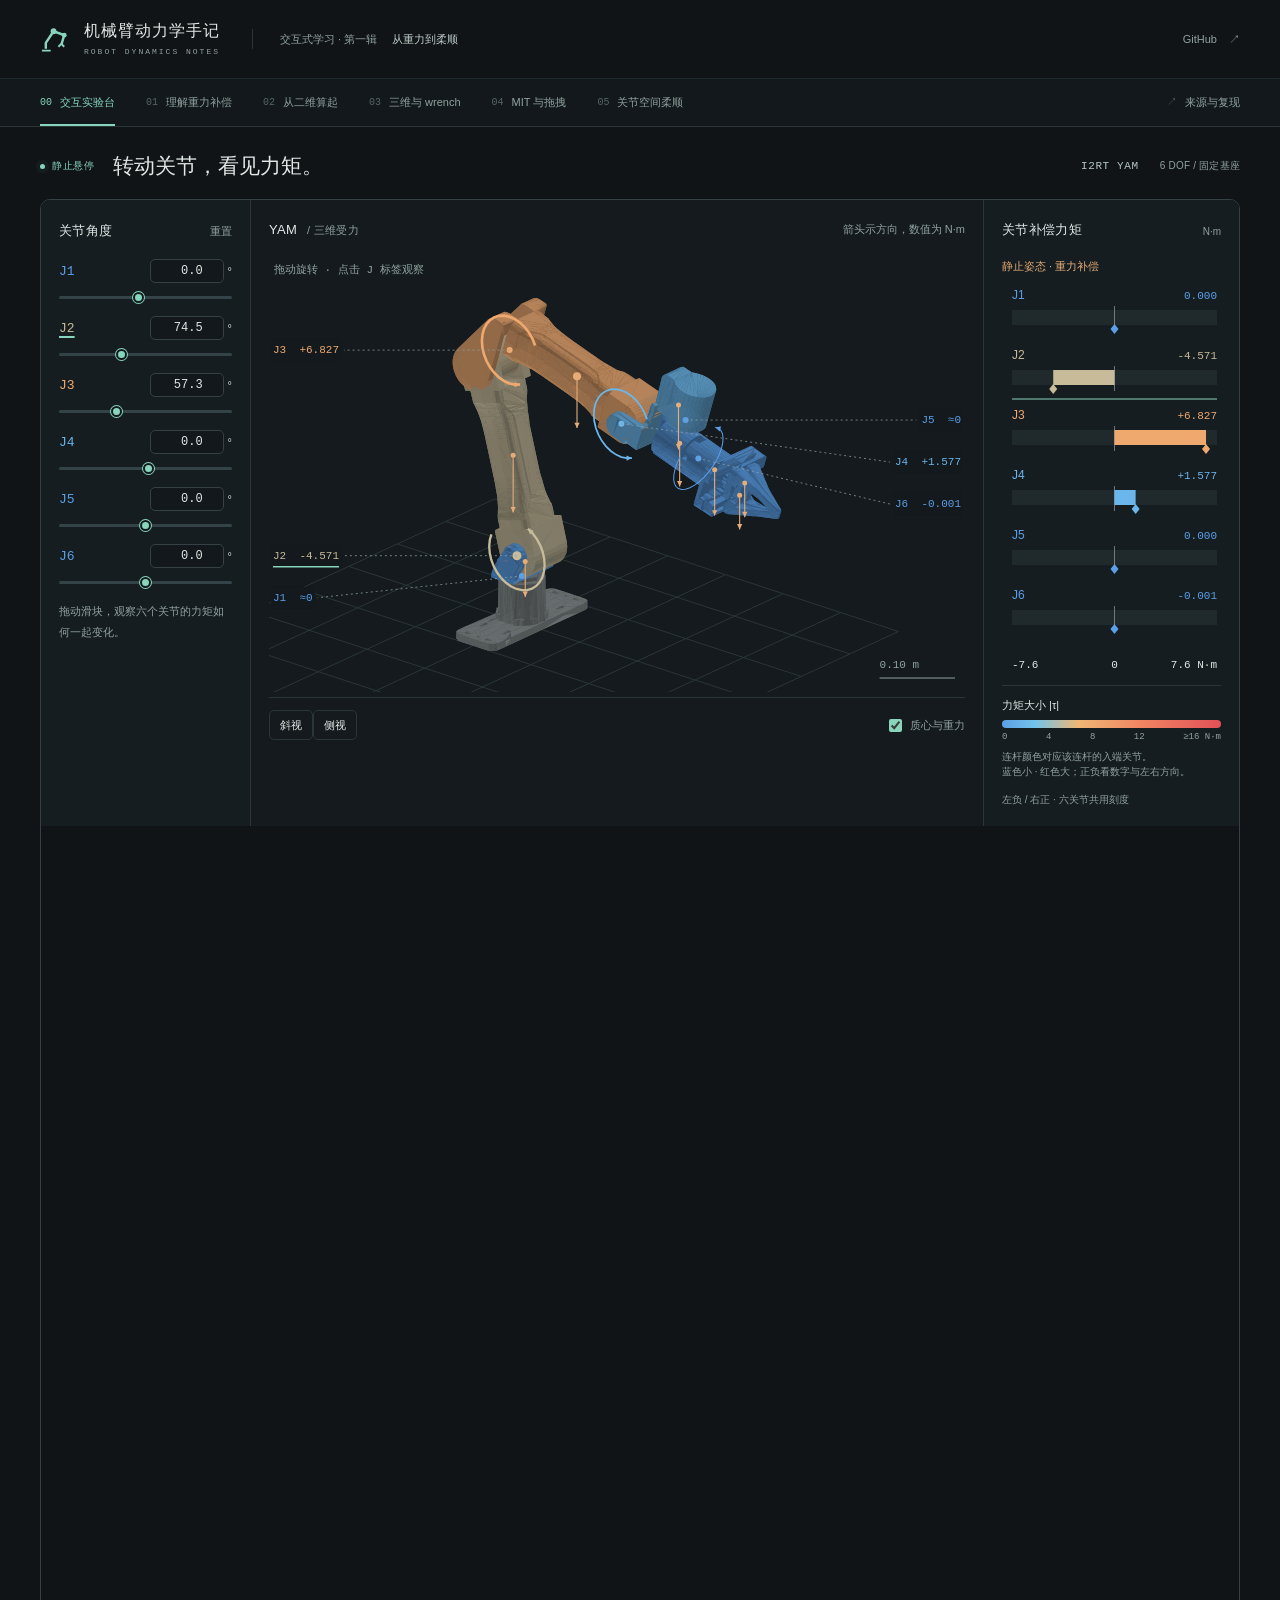
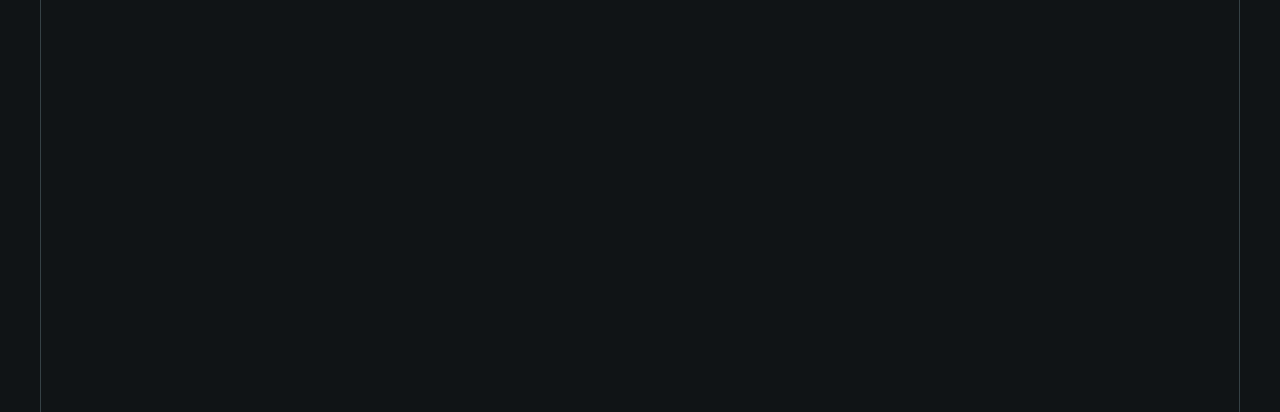
==== docs/index.html @ 93f8d9da "Explain RNEA relationship to gravity and dynamics terms" ====
<!doctype html>
<html lang="zh-CN">
<head><meta charset="utf-8"><meta name="viewport" content="width=device-width,initial-scale=1"><meta name="theme-color" content="#101416"><meta name="description" content="从机械臂动力学出发，用可交互实验理解重力补偿、三维 wrench、MIT 模式、拖拽与关节柔顺。"><title>机械臂动力学手记 · 从重力到柔顺</title><link rel="icon" href="assets/icon.svg" type="image/svg+xml"><link rel="stylesheet" href="assets/site.css"><script defer src="assets/physics.js"></script><script defer src="assets/site.js"></script></head>
<body>
<a class="skip" href="#content">跳到正文</a>
<header class="site-header">
<a href="#start" class="brand"><svg viewBox="0 0 32 32" aria-hidden="true"><path d="M6 26V20L14 8L25 12L22 22" fill="none" stroke="currentColor" stroke-width="2.5" stroke-linejoin="round"/><circle cx="14" cy="8" r="3" fill="currentColor"/><circle cx="25" cy="12" r="2.5" fill="currentColor"/><path d="M2 28H11M19 24L22 21L25 24" fill="none" stroke="currentColor" stroke-width="2"/></svg><span>机械臂动力学手记<small>ROBOT DYNAMICS NOTES</small></span></a>
<div class="header-edition">交互式学习 · 第一辑<span>从重力到柔顺</span></div>
<a class="header-source" href="https://github.com/linshenghou/robot-dynamics-notes" target="_blank" rel="noreferrer">GitHub <span>↗</span></a><button id="menu-toggle" aria-expanded="false" aria-controls="sidebar">学习目录</button>
</header>
<aside class="sidebar" id="sidebar"><nav aria-label="教程章节">
<a class="nav-link" href="#start" aria-current="page"><span class="num">00</span>交互实验台</a>
<a class="nav-link" href="#gravity"><span class="num">01</span>理解重力补偿</a>
<a class="nav-link" href="#planar"><span class="num">02</span>从二维算起</a>
<a class="nav-link" href="#wrench"><span class="num">03</span>三维与 wrench</a>
<a class="nav-link" href="#mit"><span class="num">04</span>MIT 与拖拽</a>
<a class="nav-link" href="#compliance"><span class="num">05</span>关节空间柔顺</a>
<a class="nav-link nav-source" href="#sources"><span class="num">↗</span>来源与复现</a>
</nav></aside>
<main id="content" tabindex="-1">
<section id="live-lab" aria-labelledby="live-title">
<div class="lab-heading"><div><span class="live-badge"><i></i>静止悬停</span><h1 id="live-title">转动关节，看见力矩。</h1></div><div class="lab-meta">I2RT YAM <span>6 DOF / 固定基座</span></div></div>
<div class="workbench-shell"><iframe id="workbench-frame" src="labs/workbench.html?intro=1" title="YAM 机械臂与六关节力矩实验台" style="height:562px"></iframe><div class="workbench-footer"><span><i class="legend-ramp"></i>关节力矩：蓝小红大 <span class="footer-divider">/</span><i class="legend-dot mint"></i>下划线是选中关节</span><span>模型计算 · 无外力 · 不积分运动 <a href="labs/workbench.html" target="_blank" rel="noreferrer">展开计算 ↗</a></span></div></div>
<div class="experiment-prompt"><span class="prompt-index">试一试</span><p>转动一个下游关节，留意<b>所有上游关节</b>的力矩。<span>哪些会变化，哪些仍为零？</span></p><button id="begin-learning" type="button">带着这个问题，往下学 <span>↓</span></button></div>
</section>

<article class="page" id="start" data-title="交互实验台">
<section class="first-explanation" aria-labelledby="first-formula-title"><div><div class="kicker">先观察，再理解 · 01</div><h2 id="first-formula-title">机械臂没动，<br>电机也在出力。</h2><p>你刚才看到的六个数值，就是电机为了托住各个关节下游的重量，需要提供的重力补偿力矩。</p><a class="text-link" href="#gravity">从这个实验理解动力学 →</a></div><div class="equation-preview"><div class="equation-caption">从完整的动力学方程出发</div><div class="equation-line"><span class="dim">M(q)q̈ + C(q,q̇)q̇ + </span><em>g(q)</em> = τ</div><div class="equation-condition">静止 · 速度为零 · 加速度为零 · 无外力</div><div class="equation-answer">τ = <em>g(q)</em><span>先从这一项开始。</span></div></div></section>
<div class="section-rule"><h2>一条连续的学习路径</h2><span>观察 → 预测 → 实验 → 公式 → 实现</span></div><div class="chapter-list">
<a class="chapter-row" href="#gravity"><span class="index">01</span><strong>先让机械臂悬停</strong><p>拖动真实 YAM 模型的六个关节，看每个电机需要托住多少重量。</p><span>↗</span></a>
<a class="chapter-row" href="#planar"><span class="index">02</span><strong>把重力算出来</strong><p>从一根杆到两根杆，用力臂和势能两种方法得到同一个答案。</p><span>↗</span></a>
<a class="chapter-row" href="#wrench"><span class="index">03</span><strong>走进三维与 wrench</strong><p>把一股重力拆成力与力矩，理解参考点、转轴和关节投影。</p><span>↗</span></a>
<a class="chapter-row" href="#mit"><span class="index">04</span><strong>让电机托住它</strong><p>连接模型、重力前馈和 MIT 模式，读懂基础拖拽的控制律。</p><span>↗</span></a>
<a class="chapter-row" href="#compliance"><span class="index">05</span><strong>亲手感受关节柔顺</strong><p>施力、松手、调弹簧和阻尼，观察机械臂随时间发生的运动。</p><span>↗</span></a>
</div><div class="scope"><strong>学完这一辑，你能解释四件事：</strong>为什么会下垂，怎样补偿重力，为什么可以拖动，以及什么决定关节的软硬。需要的起点是基本三角函数；向量叉乘会随实验一起解释。</div><div class="notes-grid"><div class="note"><b>真实模型</b><p>YAM v1 的六个转动关节，使用固定版本 URDF 的质量、质心与几何参数。</p></div><div class="note"><b>原理可复现</b><p>数值计算在浏览器中完成。公式、假设、源码与验证方法一起公开。</p></div><div class="note"><b>逐步展开</b><p>主线建立物理直觉。推导、RNEA 与实现细节放在可展开的阅读层。</p></div></div>
</article>

<article class="page" id="gravity" data-title="先让机械臂悬停" hidden><div class="lesson-divider"><span>01 / 从刚才的观察开始</span></div><h1>这些补偿力矩，是怎么算出来的？</h1><p class="lede">先让所有关节静止。没有外部接触，忽略摩擦与弹性，只留下重力。</p>
<div class="formula big"><span class="ghost">M(q)q̈ + C(q,q̇)q̇ + </span><span class="gravity">g(q)</span> = τ + <span class="ghost">τ<sub>ext</sub></span><small>静止：q̇ = 0，q̈ = 0，无外部接触：τ<sub>ext</sub> = 0 → τ = g(q)</small></div>
<div class="reading"><p>机械臂伸出去时，后面每根连杆的重量都会作用到上游关节。改变角度，质心与关节轴之间的几何关系改变，所需补偿力矩也随之改变。</p><p><strong>试着做：</strong>选择一个下游关节，点击“试转 +30°”，同时比较六个关节的参考力矩、当前力矩和变化量。留意自己的角度没动、补偿却变了的上游关节。</p></div>
<div class="experiment frame-wrap"><div class="experiment-header"><b>实验 01 · YAM 静止悬停</b><a href="labs/gravity.html" target="_blank" rel="noreferrer">独立打开 ↗</a></div><iframe data-src="labs/gravity.html" title="YAM 六关节重力补偿实验" style="height:1150px"></iframe><div class="experiment-footer">这里每次拖动都比较一个新的静止姿态，没有积分运动。青绿色标出输入关节及随动结构，橙色为真实重力。改变输入关节时，会把当前姿态设为新的比较参考；详细计算可在六关节对比下方展开。参数来自模型，不是实机测量。</div></div>
<div class="quiz" data-answer="1" data-explanation="下游关节会移动后续连杆的质心，所以多个上游关节的力矩都可能变化。是否变化、变化多少还取决于各个轴的方向与姿态；竖直轴就是补偿近乎为零的例子。"><div class="quiz-title">先预测，再验证</div><p>保持上游关节的角度不动，只转动下游关节，上游的重力补偿会不会变？</p><div class="quiz-options"><button>不会，只由该关节自己的角度决定</button><button>一般会，因为后续质心移动了</button></div><p class="quiz-feedback" aria-live="polite"></p></div>
<div class="reading"><h2>模型究竟提供了什么？</h2><div class="mini-flow"><span>URDF：质量、局部质心</span><i>→</i><span>正运动学：世界质心</span><i>→</i><span>重力、力臂、关节轴</span><i>→</i><span>各关节的 g(q)</span></div><p>质量、安装方向、负载和重力方向固定后，重力项只随姿态变化。它不需要先计算整个质量矩阵 M(q)。</p><details><summary>展开：本实验的模型与假设</summary><div class="inside">YAM v1，六个转动关节；两指锁定于 URDF 零位置。含夹爪和手指，运动部分质量 4.110856 kg。基座固定，世界 Z 轴向上。不包含额外负载、摩擦、柔性和独立的电机反射转子惯量。显示网格做过简化，惯性与几何计算参数保留原始精度。<a href="#sources">查看模型来源与验证方法</a>。</div></details></div><div class="next"><span>你已经看到了结果。接下来亲手算一次。</span><a href="#planar">02 · 把重力算出来 →</a></div></article>

<article class="page" id="planar" data-title="把重力算出来" hidden><div class="kicker">02 / 从一根杆到两根杆</div><h1>重量没有变，<br>变化的是力臂。</h1><p class="lede">从水平线起算角度，逆时针为正。杆先假设没有质量，把质量集中在末端。</p>
<figure class="figure"><img src="assets/gravity-1r.svg" alt="单连杆：向下的重力，水平力臂 ℓ cos q，质点高度 ℓ sin q"><figcaption>同一几何关系，可以从“力臂”或“高度”两个角度理解。</figcaption></figure><div class="reading"><h2>两种算法，一个答案</h2><p>重力向下，关于关节的水平力臂是 ℓ cos q。物理重力矩为负，电机补偿取相反方向。</p></div><div class="formula">g(q) = mg₀ℓ cos q<small>力臂法：重量 × 带符号力臂，g₀ = 9.81 m/s²</small></div><div class="reading"><p>质点的高度是 ℓ sin q，势能 P = mg₀ℓ sin q。缓慢抬起一个小角度时，电机做功 τ dq = dP，因此：</p></div><div class="formula">g(q) = ∂P / ∂q = mg₀ℓ cos q<small>对角度求导使用弧度。均匀杆的质量分布可等效到中点，此时质心距离为 ℓ/2。</small></div>
<h2>再加一个关节</h2><p class="lede">q₂ 相对第一根杆定义，第二根杆相对水平线的角度是 q₁ + q₂。</p><div class="experiment"><div class="experiment-header"><b>实验 02 · 两连杆的势能与补偿力矩</b><span class="small">点质量模型</span></div><div class="experiment-body"><svg id="planar-scene" viewBox="0 0 600 410" role="img" aria-label="双连杆的两个质量与重力作用线"></svg><div class="controls"><label for="p-q1">第一关节 q₁ <output id="p-q1-out"></output></label><input id="p-q1" type="range" min="-70" max="100" step="1" value="30"><label for="p-q2">第二关节 q₂ <output id="p-q2-out"></output></label><input id="p-q2" type="range" min="-100" max="150" step="1" value="35"><label for="p-m2">末端质量 m₂ <output id="p-m2-out"></output></label><input id="p-m2" type="range" min="0.2" max="3" step="0.1" value="1"><div class="sim-readout" id="planar-values"></div><p class="small">m₁ = 1 kg，ℓ₁ = 0.35 m，ℓ₂ = 0.30 m；两杆无质量。势能零点取基座高度。</p><button class="button" id="planar-vertical">第一杆水平，第二杆竖直</button></div></div></div>
<div class="method-intro"><h2>同一份重力，两条计算路径</h2><p>势能法对每个关节角度求偏导；静止的 Newton–Euler 法从末端往基座合并重量和力矩。书中的 <code>GravityForces</code> 通过调用 RNEA 的 <code>InverseDynamics</code> 计算同一个 g(q)。拖动上面的角度，两边当前姿态的结果会同时更新。</p></div>
<div class="method-grid" aria-label="两连杆重力补偿的两种计算方法">
  <section class="method-card energy-method" aria-labelledby="energy-method-title">
    <div class="method-kicker"><span>01</span> 势能法 · 对角度求偏导</div><h3 id="energy-method-title">高度变了多少？</h3>
    <div class="method-step"><small>先写总势能</small><div class="method-math">P(q₁,q₂) =<br><span class="math-continued">g₀[(m₁+m₂)ℓ₁ sin q₁</span><br><span class="math-continued">+ m₂ℓ₂ sin(q₁+q₂)]</span></div></div>
    <div class="method-step"><small>固定 q₂，对 q₁ 求偏导</small><div class="method-math"><span class="math-accent">g₁ = ∂P/∂q₁</span><br>= (m₁+m₂)g₀ℓ₁ cos q₁<br><span class="math-continued">+ m₂g₀ℓ₂ cos(q₁+q₂)</span></div></div>
    <div class="method-step"><small>固定 q₁，对 q₂ 求偏导</small><div class="method-math"><span class="math-accent">g₂ = ∂P/∂q₂</span><br>= m₂g₀ℓ₂ cos(q₁+q₂)</div></div>
    <div class="method-live"><span>当前姿态 · 势能梯度</span><output id="planar-energy-output" aria-live="polite"></output></div>
  </section>
  <section class="method-card ne-method" aria-labelledby="ne-method-title">
    <div class="method-kicker"><span>02</span> Newton–Euler · 静止受力递推</div><h3 id="ne-method-title">重量如何传回基座？</h3>
    <div class="method-direction" aria-label="从末端关节二递推到基座关节一"><span>J2 · 末端</span><b>→ 载荷向上游传递 →</b><span>J1 · 基座</span></div>
    <div class="method-step"><small>先合并竖直向下的载荷大小</small><div class="method-math">F₂ = m₂g₀<br>F₁ = m₁g₀ + F₂</div></div>
    <div class="method-step"><small>再对每个关节取力矩，电机抵消重力</small><div class="method-math"><span class="math-accent">g₂ = F₂ℓ₂ cos(q₁+q₂)</span><br><span class="math-accent">g₁ = F₁ℓ₁ cos q₁ + g₂</span></div></div>
    <p class="method-note">这里的 F₁、F₂ 是向下的重量大小；余弦给出带符号的水平力臂。完整 RNEA 还会向外递推速度与加速度，再向内回传三维 wrench。<a href="https://modernrobotics.northwestern.edu/nu-gm-book-resource/8-3-newton-euler-inverse-dynamics/" target="_blank" rel="noreferrer">Modern Robotics §8.3 ↗</a></p>
    <div class="method-live"><span>当前姿态 · 静止受力递推</span><output id="planar-ne-output" aria-live="polite"></output></div>
  </section>
</div>
<div class="method-conclusion">两种方法得到同一个 <strong>g(q)</strong>：它是电机需要施加的补偿力矩，方向与物理重力矩相反。</div>
<div class="reading"><p>只改变 q₁，两个质量的高度都会变；只改变 q₂，m₁ 的位置不变。因此 ∂P/∂q₂ 里没有 m₁；受力递推里，J2 也只承受 m₂ 的重量。</p>
<details><summary>展开：从点质量到真实连杆，为什么书中用 RNEA？</summary><div class="inside">
<p><strong>势能公式说明答案是什么：</strong>若世界 Z 向上，真实连杆的质心高度给出总势能；其梯度就是静止悬停所需的关节力矩。</p>
<div class="formula">P(q) = ∑<sub>k</sub> m<sub>k</sub>g₀z<sub>c,k</sub>(q)<br>g<sub>j</sub>(q) = ∂P(q) / ∂q<sub>j</sub></div>
<p><strong>RNEA 是书中的通用计算过程：</strong>前向求每根连杆的位姿、速度和加速度；后向把各连杆所需的力与力矩汇总到关节，再投影到关节轴。求重力项时设 q̇ = q̈ = 0、末端外部 wrench = 0，并通过虚拟基座加速度 −g<sub>world</sub> 注入重力。</p>
<div class="mini-flow"><span>URDF 质量、质心与当前 q</span><i>→</i><span>前向：连杆状态</span><i>→</i><span>后向：汇总 wrench</span><i>→</i><span>投影：g(q)</span></div>
<div class="formula">g(q) = ID(q, 0, 0, g<sub>world</sub>, 0)<small>ID 表示 Modern Robotics 的 InverseDynamics；这里省略固定的模型参数。世界重力向下，例：g<sub>world</sub> = (0, 0, −9.81) m/s²。</small></div>
<p>同一个 RNEA 入口还可分离出其他动力学量。下面每次调用都保留当前 q、令末端 wrench 为零。每一列质量矩阵用一次单位关节加速度调用求得；速度项则保留 q̇，同时把重力和 q̈ 置零。</p>
<div class="table-scroll"><table class="comparison"><thead><tr><th>想求的量</th><th>给 ID 的输入</th><th>得到的结果</th></tr></thead><tbody><tr><td>重力 g(q)</td><td>q̇ = 0，q̈ = 0，保留 g<sub>world</sub></td><td>ID 的关节力矩输出</td></tr><tr><td>质量矩阵第 j 列</td><td>q̇ = 0，q̈ = e<sub>j</sub>，重力 = 0</td><td>M(q)e<sub>j</sub></td></tr><tr><td>速度项 c(q,q̇)</td><td>保留 q̇，q̈ = 0，重力 = 0</td><td>科氏／离心力矩向量</td></tr></tbody></table></div>
<p>本站 YAM 实验的数值实现把每根连杆的重力作用直接投影并累加到上游关节，<strong>没有实现书中完整的前向／后向 RNEA</strong>；势能的数值梯度只用来独立校验结果。三条路径在这个静止、无接触的模型中得到同一个 g(q)。URDF 的 <code>inertial/mass</code> 和 <code>inertial/origin</code> 提供各连杆质量与局部质心。<a href="https://github.com/NxRLab/ModernRobotics/blob/master/packages/Python/modern_robotics/core.py" target="_blank" rel="noreferrer">核对书中算法代码 ↗</a></p>
</div></details></div>
<div class="quiz" data-answer="0" data-explanation="m₂ 在关节 2 正上方，对关节 2 没有力臂；它仍然在关节 1 右侧，关节 1 依然需要承担它的重量。"><div class="quiz-title">检验你的直觉</div><p>第一杆水平，第二杆竖直向上时，哪个结论成立？</p><div class="quiz-options"><button>g₂ = 0，但 g₁ 不为零</button><button>两个关节的补偿都为零</button></div><p class="quiz-feedback" aria-live="polite"></p></div><div class="next"><span>平面里只有一个转轴方向，三维里怎么表示？</span><a href="#wrench">03 · 走进三维与 wrench →</a></div></article>

<article class="page" id="wrench" data-title="走进三维与 wrench" hidden><div class="kicker">03 / 力、力矩与参考点</div><h1>从一股重力，<br>看懂六维 Wrench。</h1><p class="lede">三个分量描述沿哪根轴推，另外三个描述绕哪根轴拧。纯竖直重力会让部分分量为零；再试斜向外力，观察六格怎样一起变化。</p><div class="notes-grid"><div class="note"><b>力 f · N</b><p>一支力箭头在 x、y、z 三根轴上的分量。</p></div><div class="note"><b>力矩 n · N·m</b><p>关于指定参考点的转动作用。方向按右手定则表示转轴。</p></div><div class="note"><b>Wrench · [n; f]</b><p>Modern Robotics 采用力矩在前、力在后的六维排列。</p></div></div>
<div class="experiment frame-wrap"><div class="experiment-header"><b>实验 03 · 从重力到六维空间力</b><a href="labs/wrench.html" target="_blank" rel="noreferrer">独立打开 ↗</a></div><iframe data-src="labs/wrench.html" title="三维重力 wrench 与参考点实验" style="height:1250px"></iframe></div>
<div class="reading"><h2>先算转动作用，再提取关节分量</h2><p>O 在关节轴上，r 是从 O 指向质心 C 的向量。所有向量必须用同一组坐标轴表达。</p></div><div class="formula">n<sub>O</sub> = r<sub>OC</sub> × f<br>g<sub>j</sub> = −a<sub>j</sub><sup>T</sup> n<sub>O</sub><small>a 是关节正轴的单位向量。这里 n 是真实重力矩，所以电机补偿有负号。</small></div><div class="reading"><p>移动参考点，力矩会改变。以质心 C 为参考点时，重力矩为零；移到关节 O 后，需要加上 r<sub>OC</sub> × f。旋转坐标轴则会改变分量的表达，物理载荷保持相同。</p><p>蓝色力矩箭头表示转轴方向，不是另一股推力；实际运动还取决于惯性与关节约束。</p><details><summary>展开：RNEA 如何把各根连杆连起来？</summary><div class="inside"><p>前向递推从基座到末端，计算各连杆状态；后向递推从末端到基座，累计本节与后续结构所需的力和力矩。</p><div class="mini-flow"><span>末端所需 wrench</span><i>→</i><span>换坐标、换参考点</span><i>→</i><span>加上本节贡献</span><i>→</i><span>投影到关节轴</span></div><p>对固定基座、无接触的刚体模型，逆动力学输入 q、零速度、零加速度即可提取 g(q)。书里的实现用虚拟基座加速度 −g<sub>world</sub> 计入重力；真实基座仍然静止。这时不再重复添加重力。</p><pre>gravity_torque = inverse_dynamics(
    q=current_angles,
    qdot=zeros,
    qddot=zeros,
    gravity=[0, 0, -9.81],
    external_wrenches=zeros,
)</pre><p>这是概念伪代码。Modern Robotics 中的 <code>GravityForces</code> 采用同样的提取思路。求重力时不必先构造关节空间质量矩阵 M(q)。</p></div></details></div><div class="quiz" data-answer="1" data-explanation="只改变高度时，竖直重力的作用线不变。r × f = (−mg₀y, mg₀x, 0)，不包含 z。"><div class="quiz-title">保持 x、y 不变</div><p>只升高重物，关于 O 的重力力矩会怎样？</p><div class="quiz-options"><button>越高越大</button><button>保持不变</button></div><p class="quiz-feedback" aria-live="polite"></p></div><div class="next"><span>现在知道要输出多少力矩，下一步把它交给电机。</span><a href="#mit">04 · 让电机托住它 →</a></div></article>

<article class="page" id="mit" data-title="让电机托住它" hidden><div class="kicker">04 / 从模型到控制</div><h1>模型负责算，<br>电机负责出力。</h1><p class="lede">MIT 模式常见的接口是位置、速度、两个增益和前馈力矩。具体单位、量程与正方向需遵循对应驱动器定义。</p><div class="formula big">τ = <span class="gravity">K<sub>p</sub>(q<sub>d</sub> − q)</span> + K<sub>d</sub>(q̇<sub>d</sub> − q̇) + <span class="force">τ<sub>ff</sub></span><small>这里用关节侧一致单位理解。MIT 模式不会自行读取 URDF 并计算整条机械臂的重力。</small></div><div class="reading"><p>上位机读取当前实际 q，计算 ĝ(q)，把结果作为前馈力矩发送。电机端同时执行位置、速度误差反馈。下面忽略摩擦补偿，先看最基础的形式。</p><div class="mini-flow"><span>编码器：q、q̇</span><i>→</i><span>上位机：ĝ(q)</span><i>→</i><span>MIT：PD + 前馈</span><i>→</i><span>机械臂运动</span></div></div>
<div class="table-scroll"><table class="comparison"><thead><tr><th>模式</th><th>Kp / Kd</th><th>目标</th><th>行为</th></tr></thead><tbody><tr><td>拖拽</td><td>Kp = 0，Kd 适量</td><td>q̇d = 0</td><td>托住重量，允许人手推动，提供阻尼</td></tr><tr><td>保持姿态</td><td>Kp &gt; 0，Kd &gt; 0</td><td>固定 qd，q̇d = 0</td><td>受力偏离后，产生拉回目标的力矩</td></tr><tr><td>轨迹跟踪</td><td>Kp &gt; 0，Kd &gt; 0</td><td>随时间更新 qd、q̇d</td><td>跟随规划轨迹</td></tr></tbody></table></div>
<div class="reading"><h2>拖拽模式的力矩从哪里来？</h2><div class="formula">τ<sub>motor</sub> = ĝ(q) − Dq̇</div><p>假设补偿准确，忽略摩擦，代入真实动力学后：</p><div class="formula">M(q)q̈ + C(q,q̇)q̇ + Dq̇ = τ<sub>hand</sub></div><p>电机托住重量，惯性和速度相关作用仍然存在。人手通过机械结构直接施力，基础拖拽不要求先测到手的外力。另一条实现路径是测量或估计外力，再由导纳模型生成运动指令。</p><div class="scope"><strong>低速 ≠ 低加速度。</strong>慢速、平滑运动时可以先不显式补偿惯性与科氏／离心项；突然启动或停止仍会产生惯性力矩。相同平滑轨迹用两倍时间完成，两类动态项均缩小到约 1/4，重力保持不变。</div><details><summary>展开：对照 I2RT/YAM 的实际实现</summary><div class="inside"><p>固定版本源码中，<code>_compute_gravity_compensation()</code> 调用 MuJoCo 逆动力学，并将速度、加速度输入设为零；<code>enter_gravity_comp_idle()</code> 清零活动指令后设置拖拽用 kd。更新循环还可加入摩擦补偿和逐关节重力比例。</p><p>传入算法的零速度用于提取重力项，实际机械臂此时可以正在运动。对应来源见<a href="#sources">资料页</a>。</p></div></details></div><div class="quiz" data-answer="0" data-explanation="Kp = 0 只去掉了位置弹簧。没有重力前馈时，电机阻尼在静止时为零，不能托住一般姿态下的重量。"><div class="quiz-title">把“模式”与“模型”分开</div><p>只设置 Kp = 0、Kd &gt; 0，不发送重力前馈，会怎样？</p><div class="quiz-options"><button>有阻尼，但通常还需要人手承担重量</button><button>机械臂会自动抵消重力</button></div><p class="quiz-feedback" aria-live="polite"></p></div><div class="next"><span>改变控制律之后，运动会发生什么变化？</span><a href="#compliance">05 · 亲手感受关节柔顺 →</a></div></article>

<article class="page" id="compliance" data-title="亲手感受关节柔顺" hidden><div class="kicker">05 / 让公式随时间运动</div><h1>推一下，松开。<br>这次会发生什么？</h1><p class="lede">给同一个关节切换四种控制律。观察位置、速度与电机力矩，理解“能托住”“能停下”和“会回弹”的区别。</p><div class="experiment" id="sim-lab"><div class="experiment-header"><b>实验 04 · 单关节动态实验</b><span class="small">保留真实惯性 · 数值积分</span></div><div class="mode-tabs" aria-label="控制模式"><button class="button" data-mode="off" aria-pressed="false">① 无电机力矩</button><button class="button" data-mode="gravity" aria-pressed="false">② 仅重力补偿</button><button class="button" data-mode="drag" aria-pressed="false">③ 补偿＋阻尼</button><button class="button active" data-mode="hold" aria-pressed="true">④ 补偿＋PD</button></div><div class="experiment-body"><div><svg id="sim-scene" viewBox="0 0 580 400" role="img" aria-label="单关节摆杆与目标角度，显示当前运动"></svg><div class="inline-actions"><button class="button primary" id="sim-run">开始运行</button><button class="button" id="sim-reset">复位</button><button class="button" id="sim-push">施加 +1 N·m</button><button class="button" id="sim-release">松手</button><button class="button" id="sim-coast">给初速度 0.8 rad/s</button></div><p class="sim-caption" id="sim-caption"></p></div><div class="controls"><label for="s-kp">位置刚度 Kp <output id="s-kp-out"></output></label><input id="s-kp" type="range" min="0" max="30" step="1" value="10"><label for="s-kd">速度阻尼 Kd <output id="s-kd-out"></output></label><input id="s-kd" type="range" min="0" max="3" step="0.05" value="0.7"><label for="s-target">目标角度 qd <output id="s-target-out"></output></label><input id="s-target" type="range" min="-60" max="100" step="1" value="25"><label for="s-external">人手外力矩 <output id="s-external-out"></output></label><input id="s-external" type="range" min="-2" max="2" step="0.1" value="0"><details><summary>模型偏差与摩擦</summary><label for="s-ratio">重力补偿比例 <output id="s-ratio-out"></output></label><input id="s-ratio" type="range" min="0.8" max="1.2" step="0.01" value="1"><label for="s-friction">摩擦幅值 <output id="s-friction-out"></output></label><input id="s-friction" type="range" min="0" max="0.5" step="0.01" value="0"><p class="small">使用平滑库仑摩擦 τf = f₀ tanh(q̇ / 0.03)。它不模拟严格的静摩擦停滞。</p></details><div class="sim-readout" id="sim-law"></div></div></div><div class="sim-stats"><div class="stat"><small>当前角度 / °</small><output id="sim-q">25.0</output></div><div class="stat"><small>速度 / rad·s⁻¹</small><output id="sim-v">0.00</output></div><div class="stat"><small>电机力矩 / N·m</small><output id="sim-tau">0.00</output></div><div class="stat"><small>重力补偿需求 / N·m</small><output id="sim-g">0.00</output></div></div><canvas class="chart" id="sim-chart" role="img" aria-label="最近八秒的关节角度曲线，虚线为 PD 目标"></canvas><div class="experiment-footer">m = 2 kg，ℓ = 0.35 m，杆无质量，末端点质量，I = mℓ² = 0.245 kg·m²。角度从水平线逆时针起算。切换模式会复位并暂停；参数为教学值。此理想模型无关节限位、碰撞或电机饱和，不连接硬件。</div></div>
<div class="reading"><h2>按这个顺序，做四次实验</h2><ol><li>选择“无电机力矩”，开始运行：观察重力如何让杆落下。</li><li>选择“仅重力补偿”：先观察静止，再点“给初速度”。重量被抵消，已有运动仍然存在。</li><li>选择“补偿＋阻尼”，施力后松手：关节逐渐停下，没有拉回旧位置的弹簧。</li><li>选择“补偿＋PD”，施力后松手：关节偏离目标，然后回到目标附近。减小 Kp，看看同样的力矩能推开多远。</li></ol></div><div class="formula">τ<sub>motor</sub> = ĝ(q) + K<sub>p</sub>(q<sub>d</sub> − q) − K<sub>d</sub>q̇<small>目标速度为零。静态、精确补偿且无摩擦时：τ<sub>hand</sub> = K<sub>p</sub>(q − q<sub>d</sub>)。</small></div><div class="reading"><p>例如 Kp = 10 N·m/rad，持续施加 1 N·m，理想静态偏移是 0.1 rad，约 5.73°。Kd 改变到达平衡的过程，不改变这个静态偏移。</p><details><summary>展开：实验实际积分的是什么？</summary><div class="inside"><div class="formula">I q̈ = τ<sub>motor</sub> + τ<sub>hand</sub> − mg₀ℓ cos q − τ<sub>f</sub></div><p>这是点质量摆杆的完整运动方程。使用四阶 Runge–Kutta 积分，子步长不大于 1/240 s。控制器只选择补偿部分项，真实模型里的惯性一直保留。</p><pre>motor = gravity_feedforward + position_feedback + damping
acceleration = (motor + hand - gravity - friction) / inertia
state = rk4_step(state, acceleration, dt)</pre><p>基本模式下摩擦设为零、重力比例为 1。把补偿比例改成 0.9，再看拖拽模式，会看到残余重力造成漂移。</p></div></details><div class="scope"><strong>目前得到的是关节空间柔顺。</strong>多个关节组成机械臂后，末端的方向性手感还取决于姿态与 Jacobian。基础拖拽没有位置弹簧，并不保证松手后毫米级锁定位置。任务空间阻抗可以作为下一辑。</div></div><div class="quiz" data-answer="1" data-explanation="理想静态平衡时速度为零，阻尼项消失。固定 Kp 与外力矩，改变 Kd 主要改变瞬态过程。"><div class="quiz-title">最后一个预测</div><p>保持 Kp 和外力矩不变，增大 Kd，会改变理想静态偏移吗？</p><div class="quiz-options"><button>会，Kd 越大偏移越小</button><button>不会，主要改变过渡过程</button></div><p class="quiz-feedback" aria-live="polite"></p></div><div class="next"><span>从观察力矩，到理解拖拽与柔顺，第一辑到这里完成。</span><a href="#sources">查看约定、来源与复现 →</a></div></article>

<article class="page" id="sources" data-title="约定、来源与复现" hidden><div class="kicker">附录 / 可检查，也可复现</div><h1>把依据也放在这里。</h1><p class="lede">这是一份独立编写的入门教程，学习顺序参考 Modern Robotics，并使用 I2RT 的公开机器人模型。图示与交互页面由本项目制作。</p><h2>符号与约定</h2><div class="table-scroll"><table class="comparison"><thead><tr><th>符号</th><th>含义</th><th>约定与单位</th></tr></thead><tbody><tr><td>q、q̇、q̈</td><td>关节角、角速度、角加速度</td><td>计算使用 rad、rad/s、rad/s²；角度滑块可显示 °</td></tr><tr><td>g₀、g(q)</td><td>重力加速度大小、关节重力补偿向量</td><td>g₀ = 9.81 m/s²；g(q) 单位 N·m</td></tr><tr><td>τext</td><td>环境施加到机器人的广义力</td><td>Mq̈ + Cq̇ + g = τmotor + τext；摩擦另计</td></tr><tr><td>f、n、W</td><td>力、关于参考点的力矩、wrench</td><td>W = [n; f]，前三项 N·m，后三项 N；参考点与坐标轴要明确</td></tr><tr><td>Kp、Kd</td><td>关节位置刚度、速度阻尼</td><td>N·m/rad、N·m·s/rad；接口需确认关节侧或电机侧单位</td></tr></tbody></table></div><p>二维示例角度从水平线起算、逆时针为正；YAM 实验使用 URDF 自己的关节轴与零位。三维实验取右手世界坐标系，Z 向上。重力矩与补偿力矩的符号相反。</p>
<h2>阅读与模型来源</h2><ol class="source-list"><li><div><a href="https://hades.mech.northwestern.edu/images/7/7f/MR.pdf" target="_blank" rel="noreferrer">Modern Robotics — Lynch &amp; Park</a><p>§8.1.1–8.1.2：势能与重力项；§8.3：递归牛顿—欧拉算法；§8.9：驱动、传动与摩擦。本站没有重新分发书籍 PDF。</p></div></li><li><div><a href="https://modernrobotics.northwestern.edu/nu-gm-book-resource/3-4-wrenches/" target="_blank" rel="noreferrer">Modern Robotics §3.4：Wrenches</a><p>力旋量、参考坐标系及其变换。</p></div></li><li><div><a href="https://github.com/NxRLab/ModernRobotics/blob/master/packages/Python/modern_robotics/core.py" target="_blank" rel="noreferrer">Modern Robotics 官方算法实现</a><p>InverseDynamics、GravityForces；用于理解计算路径。本站数值实验采用项目内的 JavaScript 实现。</p></div></li><li><div><a href="https://github.com/i2rt-robotics/i2rt/blob/120c3c81400171174604e503943f8d1ebc891058/i2rt/robot_models/arm/yam/v1/yam.urdf" target="_blank" rel="noreferrer">I2RT YAM v1 URDF · 固定版本 120c3c8</a><p>模型参数与简化显示网格源自 I2RT，保留上游 MIT 许可。<a href="downloads/yam.urdf">下载原始 URDF</a> · <a href="downloads/I2RT-LICENSE">上游许可</a>。URDF 中的 mesh 路径需配合上游资源使用。</p></div></li><li><div><a href="https://github.com/i2rt-robotics/i2rt/blob/120c3c81400171174604e503943f8d1ebc891058/i2rt/robots/motor_chain_robot.py" target="_blank" rel="noreferrer">I2RT/YAM 控制实现</a><p>重力补偿、MIT 指令与拖拽增益。控制路径说明限定于此版本；本教程不提供实机启动程序。</p></div></li></ol>
<h2>数值正确性怎样检查？</h2><div class="reading"><ul><li>YAM 重力：力矩计算与势能中心差分梯度相互核对，另检查下游总质心等效与关节轴投影。</li><li>二维解析模型：解析力矩与势能数值导数交叉验证。</li><li>单关节动态模型：检查自由摆能量、重力抵消后的匀速运动、阻尼指数衰减与受力后的静态偏移。</li><li>网页：检查章节深链接、滑块、模式切换、离线资源、移动端布局与项目子路径。</li></ul><p>这些是软件与模型的一致性验证，不能替代真实机器人参数辨识或实机性能评估。复现命令与文件位置在 <a href="downloads/README.md">项目说明</a>中。</p></div>
<h2>开源与贡献</h2><p>原创程序采用 <a href="downloads/LICENSE">MIT</a> 许可；原创教程文字和图示采用 <a href="https://creativecommons.org/licenses/by/4.0/deed.zh-hans" target="_blank" rel="noreferrer">CC BY 4.0</a>，署名“机械臂动力学手记 / Robot Dynamics Notes contributors”，转载请附来源并注明修改。I2RT 模型适用自己的原始许可。</p><p>欢迎贡献公式纠错、实验改进、无障碍支持和翻译。提交问题时，请附上章节、实验参数、预期现象和实际结果。可通过 <a href="https://github.com/linshenghou/robot-dynamics-notes/issues" target="_blank" rel="noreferrer">GitHub Issues</a> 反馈，或向 <a href="https://github.com/linshenghou/robot-dynamics-notes" target="_blank" rel="noreferrer">公开仓库</a> 提交 Pull Request。</p><div class="scope"><strong>后续方向：</strong>质量矩阵与惯性耦合 → 速度相关项 → 末端方向性柔顺 → 任务空间阻抗。本辑先把重力补偿与关节柔顺完整讲清楚。</div><div class="next"><span>重新观察一次，看看你的预测是否改变。</span><a href="#start">回到交互实验台 →</a></div></article>
<footer class="site-footer"><span>机械臂动力学手记 · 第一辑 / 从重力到柔顺</span><a href="#sources">模型、假设、许可与复现 ↗</a></footer>
</main><noscript><p style="padding:30px">交互教程需要 JavaScript。你仍可查看下载的源码与静态图示。</p></noscript></body></html>
---- docs/assets/site.css ----
:root{color-scheme:dark;--paper:#101416;--panel:#141a1d;--ink:#e1e8e6;--muted:#91a29f;--line:#2b3639;--teal:#87d5bd;--orange:#e7ad79;--blue:#8fbce9;--soft:#1b2527;--mono:'SFMono-Regular',Consolas,monospace}
*{box-sizing:border-box}html{scroll-behavior:smooth;scroll-padding-top:24px}body{margin:0;background:var(--paper);color:var(--ink);font:14px/1.85 'PingFang SC','Microsoft YaHei',sans-serif;-webkit-font-smoothing:antialiased}button,input,select{font:inherit}button,a,input,summary{touch-action:manipulation}a{color:inherit;text-underline-offset:4px}button{cursor:pointer;color:var(--ink)}button:disabled,input:disabled{opacity:.4;cursor:default}button,a{-webkit-tap-highlight-color:transparent}button:focus-visible,a:focus-visible,input:focus-visible,select:focus-visible,summary:focus-visible{outline:2px solid var(--teal);outline-offset:4px}[hidden]{display:none!important}p{margin:0 0 16px}h1,h2,h3{line-height:1.5;font-weight:500;letter-spacing:-.5px}h1{font-size:34px;margin:14px 0 18px}h2{font-size:25px;margin:36px 0 16px}h3{font-size:17px;margin:0 0 10px}strong,b{font-weight:600}.skip{position:fixed;left:16px;top:-90px;background:var(--panel);padding:10px;z-index:100}.skip:focus{top:12px}
/* Quiet site chrome leaves the experiment in the foreground. */
.site-header{height:78px;max-width:1552px;margin:auto;padding:0 40px;display:flex;align-items:center;gap:32px}.brand{display:flex;gap:13px;align-items:center;text-decoration:none;font-size:16px;font-weight:500;letter-spacing:1px;line-height:1.5}.brand svg{width:31px;height:34px;color:var(--teal)}.brand small{display:block;font:8px/1.8 var(--mono);letter-spacing:2px;color:var(--muted);margin-top:2px}.header-edition{border-left:1px solid var(--line);padding-left:27px;font-size:11px;color:var(--muted)}.header-edition span{margin-left:15px;color:#c1cfcb}.header-source{margin-left:auto;font-size:11px;color:var(--muted);text-decoration:none}.header-source span{margin-left:9px}.header-source:hover{color:var(--teal)}#menu-toggle{display:none}.sidebar{border-top:1px solid #1e292c;border-bottom:1px solid var(--line);background:#12181b}.sidebar nav{max-width:1552px;padding:0 40px;margin:auto;display:flex;gap:31px;align-items:center}.nav-link{display:flex;align-items:center;gap:8px;font-size:11px;color:var(--muted);text-decoration:none;padding:13px 0 12px;border-bottom:2px solid transparent;white-space:nowrap}.nav-link .num{font:10px var(--mono);opacity:.55}.nav-link:hover{color:var(--ink)}.nav-link[aria-current=page]{color:var(--teal);border-bottom-color:var(--teal)}.nav-link[aria-current=page] .num{opacity:1}.nav-source{margin-left:auto}
main{max-width:1552px;margin:auto;padding:23px 40px 32px;outline:none}.page{max-width:1136px;margin-inline:auto}.page#start,.page#gravity{max-width:none}.page:not(#start):not(#gravity){padding-top:19px}.kicker{font:10px/1.8 var(--mono);letter-spacing:1.7px;color:var(--teal)}.lede{font-size:15px;color:var(--muted);max-width:760px}.reading{max-width:850px}.reading ul{padding-left:22px}.reading li{margin:7px 0;font-size:14px}
/* The live model is the entry point, with no introductory hero above it. */
.lab-heading{display:flex;align-items:center;justify-content:space-between;gap:18px;margin:0 0 17px}.lab-heading>div:first-child{display:flex;align-items:center;gap:19px}.lab-heading h1{font-size:21px;letter-spacing:0;margin:0}.live-badge{display:flex;align-items:center;gap:7px;font-size:10px;color:var(--teal);letter-spacing:.5px}.live-badge i{width:5px;height:5px;background:var(--teal);border-radius:50%;box-shadow:0 0 0 4px #87d5bd0a}.lab-meta{font:11px var(--mono);letter-spacing:.6px;color:#b6c6c1}.lab-meta span{font:10px 'PingFang SC',sans-serif;color:var(--muted);margin-left:14px;letter-spacing:.2px}.workbench-shell{border:1px solid #354145;border-radius:10px;overflow:hidden;background:var(--panel)}#workbench-frame{display:block;width:100%;border:0;background:var(--panel)}.workbench-footer{display:flex;justify-content:space-between;align-items:center;gap:12px;padding:12px 18px;border-top:1px solid var(--line);font-size:10px;color:var(--muted);background:#131a1c}.workbench-footer>span{display:flex;align-items:center;gap:7px}.legend-dot{display:inline-block;width:5px;height:5px;border-radius:50%}.amber{background:var(--orange)}.mint{background:var(--teal)}.footer-divider{color:#455757;margin:0 7px}.workbench-footer a{border-left:1px solid var(--line);padding-left:16px;margin-left:11px;color:#bfccc8;text-decoration:none}.workbench-footer a:hover{color:var(--teal)}.experiment-prompt{display:flex;align-items:center;gap:14px;padding:20px 2px 25px;font-size:12px}.prompt-index{font:10px/1.8 'PingFang SC',sans-serif;border:1px solid #32473f;border-radius:4px;padding:2px 8px;color:var(--teal);white-space:nowrap}.experiment-prompt p{margin:0;color:#b7c7c3}.experiment-prompt p span{color:var(--muted);margin-left:8px}.experiment-prompt b{font:12px var(--mono);color:var(--ink)}.experiment-prompt>button{margin-left:auto;text-decoration:none;color:var(--muted);font-size:11px}.experiment-prompt>button span{color:var(--teal);margin-left:10px}
/* The first formula is deliberately below the entire interactive workspace. */
.first-explanation{display:grid;grid-template-columns:1fr 1.25fr;gap:75px;border-top:1px solid var(--line);padding:44px 0 38px;align-items:center}.first-explanation h2{margin:12px 0 15px;font-size:29px;line-height:1.45}.first-explanation p{max-width:460px;color:var(--muted);font-size:13px}.text-link{color:var(--teal);text-decoration:none;font-size:12px}.equation-preview{padding:28px 32px;border:1px solid var(--line);border-radius:8px;background:var(--panel)}.equation-caption{font-size:10px;color:var(--muted);letter-spacing:1px}.equation-line{font:25px/1.6 Georgia,serif;margin:14px 0 19px;white-space:nowrap}.equation-line .dim{color:#8a9b99}.equation-preview em{color:var(--orange);font-weight:400}.equation-condition{font-size:11px;color:var(--muted);border-top:1px solid var(--line);padding-top:14px}.equation-answer{font:31px/1.6 Georgia,serif;margin-top:12px}.equation-answer span{font:11px 'PingFang SC',sans-serif;float:right;line-height:49px;color:var(--muted)}.lesson-divider{padding-top:30px;border-top:1px solid var(--line);font:10px var(--mono);letter-spacing:1px;color:var(--teal)}
.section-rule{border-top:1px solid var(--line);padding-top:27px;display:flex;align-items:baseline;justify-content:space-between;gap:16px}.section-rule h2{margin:0;font-size:21px}.section-rule span{font-size:11px;color:var(--muted)}.chapter-list{margin:20px 0 35px}.chapter-row{display:grid;grid-template-columns:44px 1.05fr 1.5fr 18px;gap:18px;border-bottom:1px solid var(--line);padding:20px 0;text-decoration:none;align-items:baseline}.chapter-row .index{font:15px var(--mono);color:var(--teal)}.chapter-row strong{font-size:15px;font-weight:500}.chapter-row p{font-size:12px;color:var(--muted);margin:0}.chapter-row>span:last-child{color:var(--muted)}.chapter-row:hover strong{color:var(--teal)}.notes-grid{display:grid;grid-template-columns:repeat(3,1fr);gap:24px;margin:24px 0}.note{border-top:1px solid var(--line);padding-top:15px;font-size:13px}.note b{display:block;font-size:14px;margin-bottom:8px;font-weight:500}.note p{color:var(--muted);margin:0;font-size:12px}
.scope{border-left:2px solid var(--teal);padding:15px 20px;background:var(--soft);font-size:13px;margin:24px 0}.scope p:last-child{margin-bottom:0}.scope.orange{border-color:var(--orange);background:#28231f}.formula{font:23px/1.9 Georgia,'Songti SC',serif;text-align:center;background:var(--panel);border:1px solid var(--line);border-radius:6px;padding:20px 15px;margin:24px 0;overflow-x:auto}.formula.big{font-size:29px}.formula .gravity{color:var(--teal)}.formula .ghost{color:#81918e}.formula .force{color:var(--orange)}.formula small{font:12px/1.8 'PingFang SC',sans-serif;display:block;color:var(--muted);margin-top:7px}.math{font-family:Georgia,'Songti SC',serif}.actions{display:flex;gap:12px;flex-wrap:wrap;margin:25px 0 0}.button{display:inline-flex;align-items:center;justify-content:center;gap:8px;border:1px solid #3d4c50;border-radius:5px;background:var(--panel);color:var(--ink);padding:9px 15px;font-size:12px;text-decoration:none;line-height:1.6}.button.primary{background:var(--teal);border-color:var(--teal);color:var(--paper)}.button:hover{border-color:var(--teal)}
.experiment{border:1px solid var(--line);border-radius:8px;background:var(--panel);overflow:hidden;margin:24px 0}.experiment-header{padding:13px 18px;border-bottom:1px solid var(--line);display:flex;justify-content:space-between;gap:12px;align-items:center}.experiment-header b{font-size:13px;font-weight:500}.experiment-header a{font-size:11px;color:var(--muted)}.experiment-footer{padding:12px 18px;border-top:1px solid var(--line);font-size:11px;color:var(--muted)}.frame-wrap iframe{display:block;width:100%;border:0;min-height:500px;background:var(--panel)}.experiment-body{padding:18px;display:grid;grid-template-columns:minmax(0,1fr) 245px;gap:22px}.experiment-body svg{display:block;width:100%;height:auto;min-width:0}.controls{min-width:0}.controls label{display:flex;justify-content:space-between;gap:8px;font-size:12px;margin-top:13px}.controls output,.numeric{font-family:var(--mono);font-variant-numeric:tabular-nums}input[type=range]{width:100%;accent-color:var(--teal);margin:9px 0 3px;cursor:pointer}.small{font-size:12px;color:var(--muted)}.comparison{width:100%;border-collapse:collapse;margin:20px 0;font-size:13px}.comparison td,.comparison th{text-align:left;padding:12px 10px;border-bottom:1px solid var(--line);vertical-align:top}.comparison th{font-size:11px;color:var(--muted);font-weight:500}.table-scroll{overflow-x:auto}.figure{margin:20px 0}.figure img{width:100%;max-width:780px;border:1px solid var(--line);border-radius:6px;background:var(--panel)}.figure figcaption{font-size:12px;color:var(--muted);margin-top:8px}details{border-top:1px solid var(--line);border-bottom:1px solid var(--line);padding:14px 0;margin:20px 0}details+details{border-top:0;margin-top:-20px}summary{cursor:pointer;font-size:14px;font-weight:500}details .inside{padding:15px 8px 2px;font-size:14px}pre{background:#1a2225;border:1px solid var(--line);border-radius:5px;padding:18px;overflow:auto;font:12px/1.8 var(--mono);tab-size:2}code{font-family:var(--mono);font-size:.9em}
.quiz{background:var(--soft);padding:19px 22px;margin:25px 0;border-radius:6px}.quiz-title{font-size:11px;color:var(--teal);letter-spacing:1px;margin-bottom:7px}.quiz p{font-size:14px;margin-bottom:12px}.quiz-options{display:flex;flex-wrap:wrap;gap:8px}.quiz-options button{border:1px solid #405350;border-radius:4px;padding:7px 12px;font-size:12px;background:var(--panel);color:var(--ink)}.quiz-options button.selected{background:var(--teal);color:var(--paper)}.quiz-feedback{font-size:13px!important;margin:12px 0 0!important;min-height:0;color:var(--teal)}.next{border-top:1px solid var(--line);margin-top:40px;padding:20px 0;display:flex;justify-content:space-between;gap:14px;align-items:center}.next span{font-size:12px;color:var(--muted)}.next a{text-decoration:none;font-size:14px;color:var(--teal)}.site-footer{display:flex;justify-content:space-between;border-top:1px solid var(--line);margin-top:36px;padding-top:19px;font-size:10px;color:var(--muted);gap:15px}.mode-tabs{display:flex;gap:7px;flex-wrap:wrap;padding:14px 18px 0}.mode-tabs button.active{background:var(--teal);color:var(--paper);border-color:var(--teal)}.mode-tabs .button{font-size:12px;padding:7px 11px}.sim-stats{display:grid;grid-template-columns:repeat(4,1fr);gap:8px;padding:0 18px 15px}.stat{border-top:1px solid var(--line);padding-top:10px}.stat small{display:block;font-size:10px;color:var(--muted)}.stat output{font-family:var(--mono);font-size:22px}.chart{display:block;width:100%;height:170px;border-top:1px solid var(--line)}.sim-caption{font-size:12px;color:var(--muted);min-height:40px;margin-top:12px}.sim-readout{font-size:12px;line-height:1.9;background:var(--soft);padding:10px 12px;margin-top:12px}.sim-readout b{color:var(--teal)}.inline-actions{display:flex;gap:7px;flex-wrap:wrap;margin-top:15px}.inline-actions button{padding:6px 10px;font-size:12px}.unit{font-size:11px}.source-list{counter-reset:ref;list-style:none;padding:0}.source-list li{counter-increment:ref;display:grid;grid-template-columns:26px 1fr;gap:10px;border-bottom:1px solid var(--line);padding:16px 0}.source-list li:before{content:counter(ref,decimal-leading-zero);font:14px var(--mono);color:var(--teal)}.source-list p{font-size:12px;color:var(--muted);margin:5px 0 0}.mini-flow{display:flex;align-items:center;gap:10px;flex-wrap:wrap;margin:23px 0;font-size:13px}.mini-flow span{background:var(--panel);border:1px solid var(--line);padding:10px 14px;border-radius:4px}.mini-flow i{font-style:normal;color:var(--muted)}.nowrap{white-space:nowrap}.muted{color:var(--muted)}
@media(max-width:1150px){.site-header{padding-inline:24px}.sidebar nav{padding-inline:24px;gap:23px}main{padding:22px 24px 30px}.header-edition span{display:none}.nav-source{display:none}.first-explanation{gap:35px}.equation-preview{padding:24px}.equation-line{font-size:22px}.experiment-body{grid-template-columns:minmax(0,1fr) 215px}.chapter-row{grid-template-columns:30px 1fr 1.3fr 14px;gap:12px}}
@media(max-width:760px){.site-header{height:69px;padding:0 18px;gap:14px}.brand{font-size:14px;gap:10px;letter-spacing:.5px}.brand small{font-size:7px}.brand svg{width:25px}.header-edition,.header-source{display:none}#menu-toggle{display:block;margin-left:auto;border:1px solid var(--line);border-radius:4px;padding:5px 8px;background:var(--panel);font-size:10px;white-space:nowrap}.sidebar{display:none}.sidebar.open{display:block}.sidebar nav{display:grid;grid-template-columns:1fr 1fr;gap:0 18px;padding:8px 18px}.nav-source{display:flex;margin:0}.nav-link{padding:10px 0;font-size:11px}main{padding:18px 16px 28px}.lab-heading{align-items:flex-start;margin-bottom:13px}.lab-heading>div:first-child{align-items:flex-start;flex-direction:column;gap:5px}.lab-heading h1{font-size:19px}.live-badge{font-size:9px}.lab-meta{font-size:10px;text-align:right;padding-top:3px}.lab-meta span{display:block;font-size:9px;margin:8px 0 0}.workbench-footer{flex-wrap:wrap;padding:10px 13px;gap:8px;font-size:9px}.workbench-footer>span{flex-wrap:wrap;gap:5px}.workbench-footer a{padding-left:10px;margin-left:3px}.experiment-prompt{align-items:flex-start;flex-wrap:wrap;gap:10px;padding:18px 0 23px}.experiment-prompt p{font-size:11px;flex:1}.experiment-prompt p span{display:block;margin-left:0}.experiment-prompt>button{font-size:10px;margin-left:58px}.first-explanation{grid-template-columns:1fr;gap:22px;padding-top:30px}.first-explanation h2{font-size:26px}.equation-preview{padding:21px}.equation-line{font-size:clamp(15px,4.3vw,23px)}.equation-answer{font-size:29px}.equation-answer span{font-size:10px}.equation-condition{font-size:10px}h1{font-size:29px}h2{font-size:23px}.lede{font-size:14px}.chapter-row{grid-template-columns:28px 1fr 14px;gap:8px 12px;padding:17px 0}.chapter-row p{grid-column:2;grid-row:2;font-size:11px}.chapter-row>span:last-child{grid-column:3;grid-row:1}.section-rule{align-items:start;flex-direction:column;gap:8px}.notes-grid{grid-template-columns:1fr;gap:18px}.experiment-body{grid-template-columns:1fr;gap:9px;padding:14px}.controls{padding:0 4px}.controls label{font-size:12px}.formula{font-size:20px;padding:16px 10px}.formula.big{font-size:24px}.sim-stats{grid-template-columns:repeat(2,1fr)}.site-footer{flex-direction:column;gap:4px}.reading{font-size:14px}.comparison{min-width:460px}.quiz{padding:16px}.next{align-items:start;flex-direction:column}.frame-wrap iframe{min-height:600px}.experiment-header{padding:12px;align-items:start}.experiment-header a{white-space:nowrap}.mode-tabs{padding:12px 12px 0}.mode-tabs button{flex:1 1 40%}.scope{padding:13px 15px}}
@media(prefers-reduced-motion:reduce){html{scroll-behavior:auto}}
@media print{.site-header,.sidebar,.quiz,.actions,.next,.site-footer{display:none}main{margin:0;padding:0}.page[hidden]{display:none!important}.experiment,.formula{break-inside:avoid}}

.experiment-prompt>button{border:0;padding:0;background:none;font-family:inherit;cursor:pointer}.experiment-prompt>button:hover{color:var(--teal)}
.legend-ramp{display:inline-block;width:20px;height:5px;flex:none;border-radius:4px;background:linear-gradient(90deg,#5b9fe8,#efb774,#e35158)}

/* Chapter 02: put the potential-gradient and static Newton-Euler paths side by side. */
.method-intro{margin:34px 0 18px}.method-intro h2{margin:0 0 8px;font-size:24px}.method-intro p{max-width:810px;color:var(--muted);font-size:13px}
.method-grid{display:grid;grid-template-columns:1.1fr .9fr;gap:14px;margin:0 0 14px}
.method-card{display:flex;flex-direction:column;min-width:0;overflow:hidden;border:1px solid var(--line);border-top:2px solid var(--teal);border-radius:7px;background:#151d20;padding:22px 24px 0}
.method-card.ne-method{border-top-color:var(--orange)}
.method-kicker{font:10px/1.5 var(--mono);letter-spacing:.7px;color:var(--teal)}.ne-method .method-kicker{color:var(--orange)}.method-kicker span{display:inline-block;min-width:26px;margin-right:5px}
.method-card h3{font-size:20px;margin:9px 0 16px}
.method-step{border-top:1px solid var(--line);padding:13px 0 15px}.method-step small{display:block;color:var(--muted);font-size:11px;margin-bottom:5px}
.method-math{font:18px/1.7 Georgia,'Songti SC',serif;color:var(--ink);overflow-wrap:anywhere}.method-math .math-continued{padding-left:26px}.method-math .math-accent{color:var(--teal)}.ne-method .method-math .math-accent{color:var(--orange)}
.method-direction{display:flex;align-items:center;justify-content:space-between;gap:6px;background:#1c2828;border:1px solid #354744;border-radius:4px;padding:8px 10px;margin:0 0 15px;font-size:11px}.method-direction span{white-space:nowrap}.method-direction b{font:10px var(--mono);color:var(--teal);white-space:nowrap}
.method-note{font-size:11px;line-height:1.75;color:var(--muted);margin:6px 0 16px}.method-note a{color:var(--teal)}
.method-live{display:flex;justify-content:space-between;align-items:baseline;gap:12px;border-top:1px solid var(--line);margin-top:auto;padding:12px 0 15px;font-size:11px;color:var(--muted)}.method-live output{font:12px/1.6 var(--mono);color:var(--ink);text-align:right;white-space:nowrap}
.method-conclusion{border-left:2px solid var(--teal);background:#1b2925;padding:11px 15px;margin-bottom:25px;font-size:12px;color:#c6d9d2}.method-conclusion strong{color:var(--teal)}
@media(max-width:900px){.method-grid{grid-template-columns:1fr}.method-card{padding:19px 20px 0}.method-math{font-size:17px}}
@media(max-width:420px){.method-intro h2{font-size:21px}.method-card{padding:16px 14px 0}.method-card h3{font-size:18px}.method-math{font-size:15px}.method-math .math-continued{padding-left:16px}.method-direction{font-size:9px;padding:8px 6px}.method-direction b{font-size:9px}.method-live{display:block}.method-live output{display:block;text-align:left;margin-top:4px}}
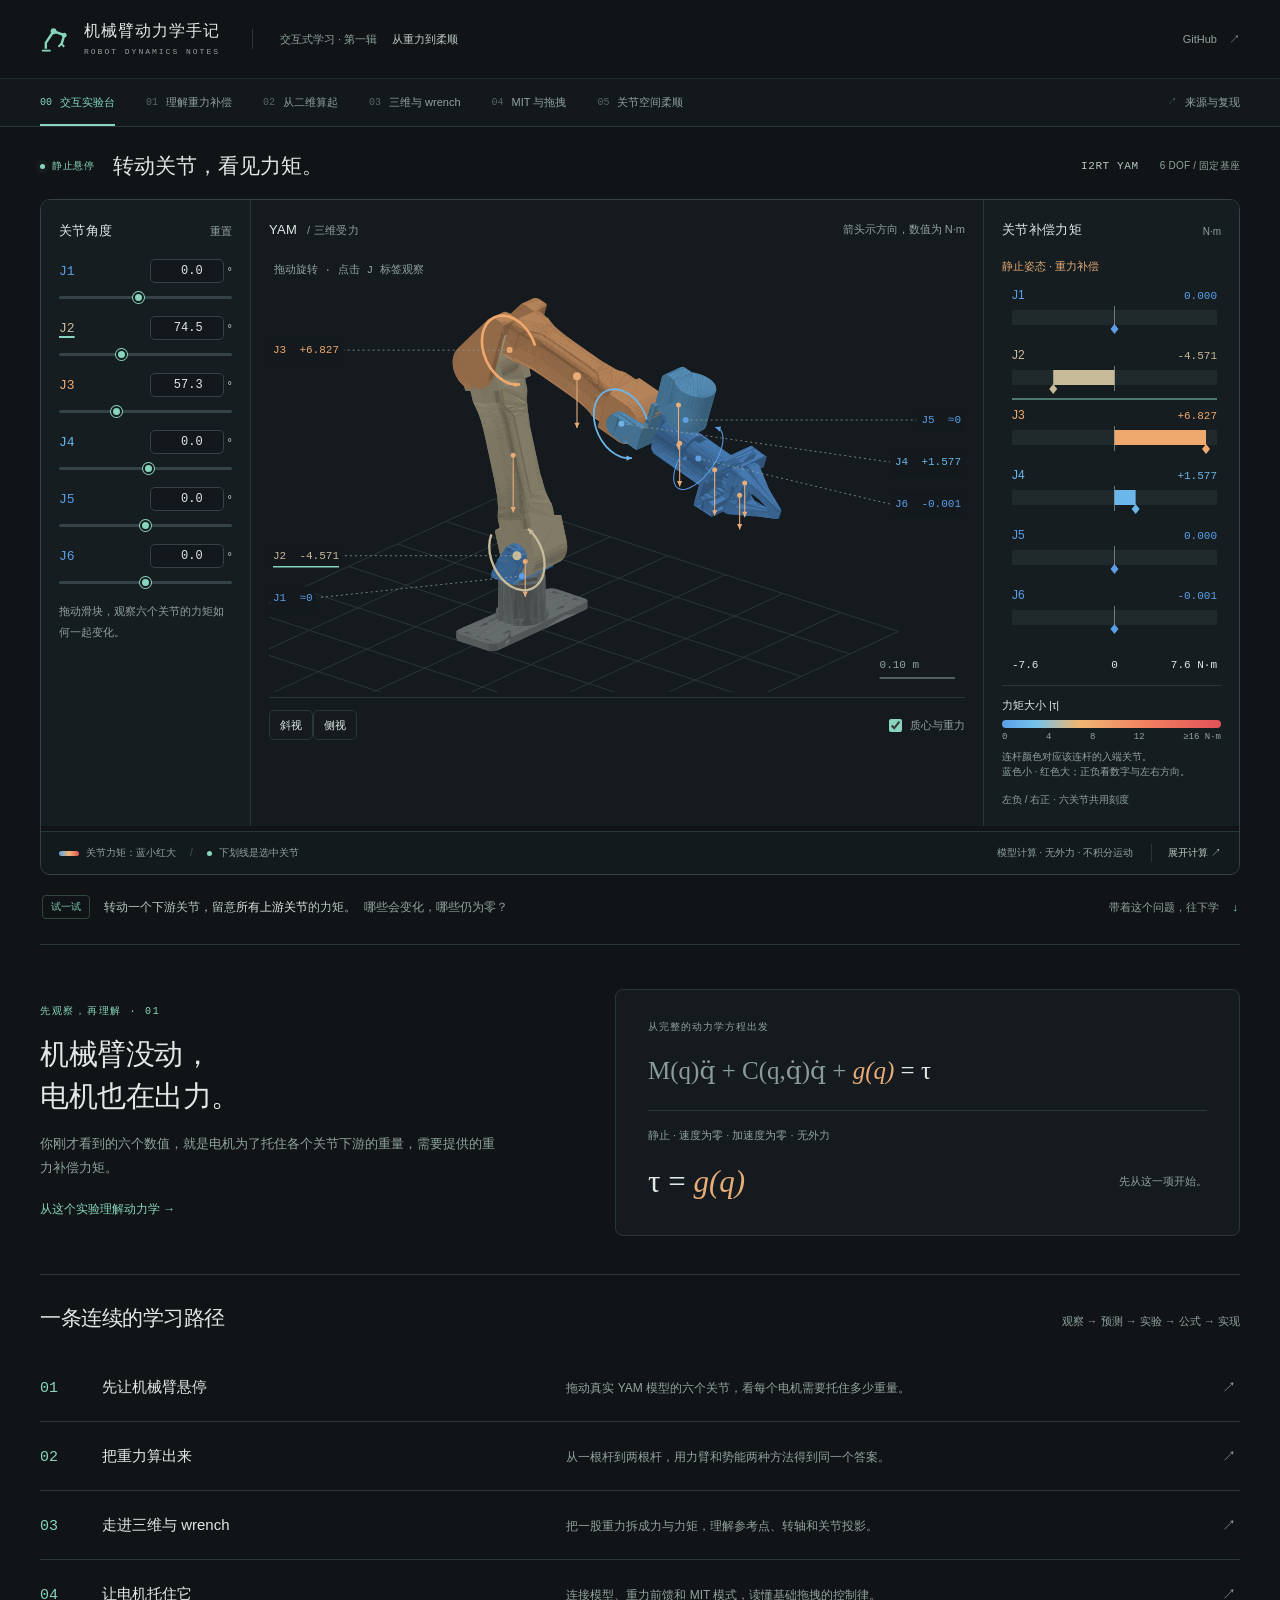
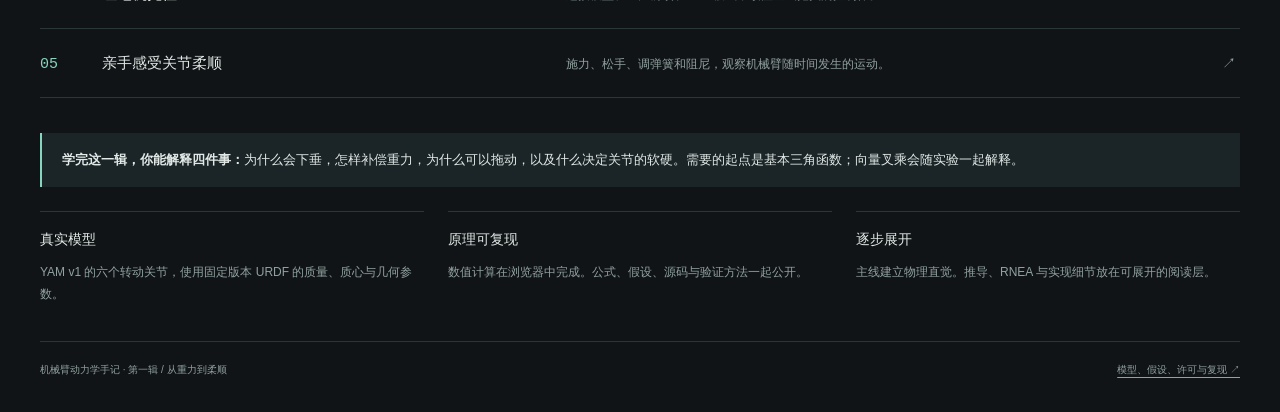
==== commit 8411905d: "Bridge two-link gravity derivation to static RNEA" ====
--- a/docs/index.html
+++ b/docs/index.html
@@ -68,6 +68,11 @@
 <details><summary>展开：从点质量到真实连杆，为什么书中用 RNEA？</summary><div class="inside">
 <p><strong>势能公式说明答案是什么：</strong>若世界 Z 向上，真实连杆的质心高度给出总势能；其梯度就是静止悬停所需的关节力矩。</p>
 <div class="formula">P(q) = ∑<sub>k</sub> m<sub>k</sub>g₀z<sub>c,k</sub>(q)<br>g<sub>j</sub>(q) = ∂P(q) / ∂q<sub>j</sub></div>
+<div class="rnea-bridge" aria-labelledby="rnea-bridge-title"><div class="rnea-bridge-heading"><div><span class="method-kicker">把刚才的两连杆，按递推顺序再算一遍</span><h3 id="rnea-bridge-title">二维例子就是静止 RNEA 的骨架</h3></div><span class="small">数值随上方滑块变化</span></div>
+<div class="rnea-steps"><div class="rnea-step"><small>01 · 前向：定位力臂</small><p>先用 q₁、q₁+q₂ 算 J2 与 m₂ 在水平方向的位置。</p><div class="rnea-equation">x<sub>J2</sub> = ℓ₁ cos q₁<br>x<sub>m2</sub> = x<sub>J2</sub> + ℓ₂ cos(q₁+q₂)</div><output id="rnea-forward"></output></div>
+<div class="rnea-step"><small>02 · 后向：先看末端 J2</small><p>末端重物 m₂ 的重量，对 J2 产生补偿需求。</p><div class="rnea-equation">g₂ = m₂g₀(x<sub>m2</sub> − x<sub>J2</sub>)</div><output id="rnea-j2"></output></div>
+<div class="rnea-step"><small>03 · 后向：传回 J1</small><p>搬到 J1 后，m₂ 又多出一段 ℓ₁ 的力臂；再加 m₁。</p><div class="rnea-equation">g₁ = g₂ + (m₁+m₂)g₀x<sub>J2</sub></div><output id="rnea-j1"></output></div></div>
+<p class="rnea-bridge-caption">这里显示的是<strong>电机补偿力矩</strong>，符号与真实重力矩相反。第二步已得到网页右侧 Newton–Euler 推导的 g₂；第三步得到同一个 g₁。所谓“后向”，就是先算末端，再把它的重量和转动作用带给上游关节。</p></div>
 <p><strong>RNEA 是书中的通用计算过程：</strong>前向求每根连杆的位姿、速度和加速度；后向把各连杆所需的力与力矩汇总到关节，再投影到关节轴。求重力项时设 q̇ = q̈ = 0、末端外部 wrench = 0，并通过虚拟基座加速度 −g<sub>world</sub> 注入重力。</p>
 <div class="mini-flow"><span>URDF 质量、质心与当前 q</span><i>→</i><span>前向：连杆状态</span><i>→</i><span>后向：汇总 wrench</span><i>→</i><span>投影：g(q)</span></div>
 <div class="formula">g(q) = ID(q, 0, 0, g<sub>world</sub>, 0)<small>ID 表示 Modern Robotics 的 InverseDynamics；这里省略固定的模型参数。世界重力向下，例：g<sub>world</sub> = (0, 0, −9.81) m/s²。</small></div>
--- a/docs/assets/site.css
+++ b/docs/assets/site.css
@@ -32,5 +32,7 @@
 .method-note{font-size:11px;line-height:1.75;color:var(--muted);margin:6px 0 16px}.method-note a{color:var(--teal)}
 .method-live{display:flex;justify-content:space-between;align-items:baseline;gap:12px;border-top:1px solid var(--line);margin-top:auto;padding:12px 0 15px;font-size:11px;color:var(--muted)}.method-live output{font:12px/1.6 var(--mono);color:var(--ink);text-align:right;white-space:nowrap}
 .method-conclusion{border-left:2px solid var(--teal);background:#1b2925;padding:11px 15px;margin-bottom:25px;font-size:12px;color:#c6d9d2}.method-conclusion strong{color:var(--teal)}
+.rnea-bridge{margin:20px 0 25px;padding:19px;background:#182125;border:1px solid #40504f;border-left:3px solid var(--orange);border-radius:5px}.rnea-bridge-heading{display:flex;justify-content:space-between;align-items:baseline;gap:16px;margin-bottom:14px}.rnea-bridge-heading h3{font-size:18px;margin:5px 0 0}.rnea-steps{display:grid;grid-template-columns:repeat(3,minmax(0,1fr));gap:9px}.rnea-step{display:flex;flex-direction:column;min-width:0;border:1px solid var(--line);border-top:2px solid var(--orange);background:#141b1e;padding:13px 14px}.rnea-step small{color:var(--orange);font:10px/1.5 var(--mono)}.rnea-step p{font-size:12px;line-height:1.6;min-height:38px;margin:9px 0}.rnea-equation{font:15px/1.7 Georgia,'Songti SC',serif;min-height:60px}.rnea-step output{display:block;border-top:1px solid var(--line);margin-top:auto;padding-top:9px;color:var(--ink);font:12px/1.7 var(--mono);font-variant-numeric:tabular-nums}.rnea-bridge-caption{font-size:12px;line-height:1.8;color:var(--muted);margin:13px 0 0}.rnea-bridge-caption strong{color:var(--ink)}
 @media(max-width:900px){.method-grid{grid-template-columns:1fr}.method-card{padding:19px 20px 0}.method-math{font-size:17px}}
+@media(max-width:760px){.rnea-bridge{padding:14px}.rnea-bridge-heading{display:block}.rnea-steps{grid-template-columns:1fr}.rnea-step p,.rnea-equation{min-height:0}.rnea-step output{margin-top:10px}}
 @media(max-width:420px){.method-intro h2{font-size:21px}.method-card{padding:16px 14px 0}.method-card h3{font-size:18px}.method-math{font-size:15px}.method-math .math-continued{padding-left:16px}.method-direction{font-size:9px;padding:8px 6px}.method-direction b{font-size:9px}.method-live{display:block}.method-live output{display:block;text-align:left;margin-top:4px}}
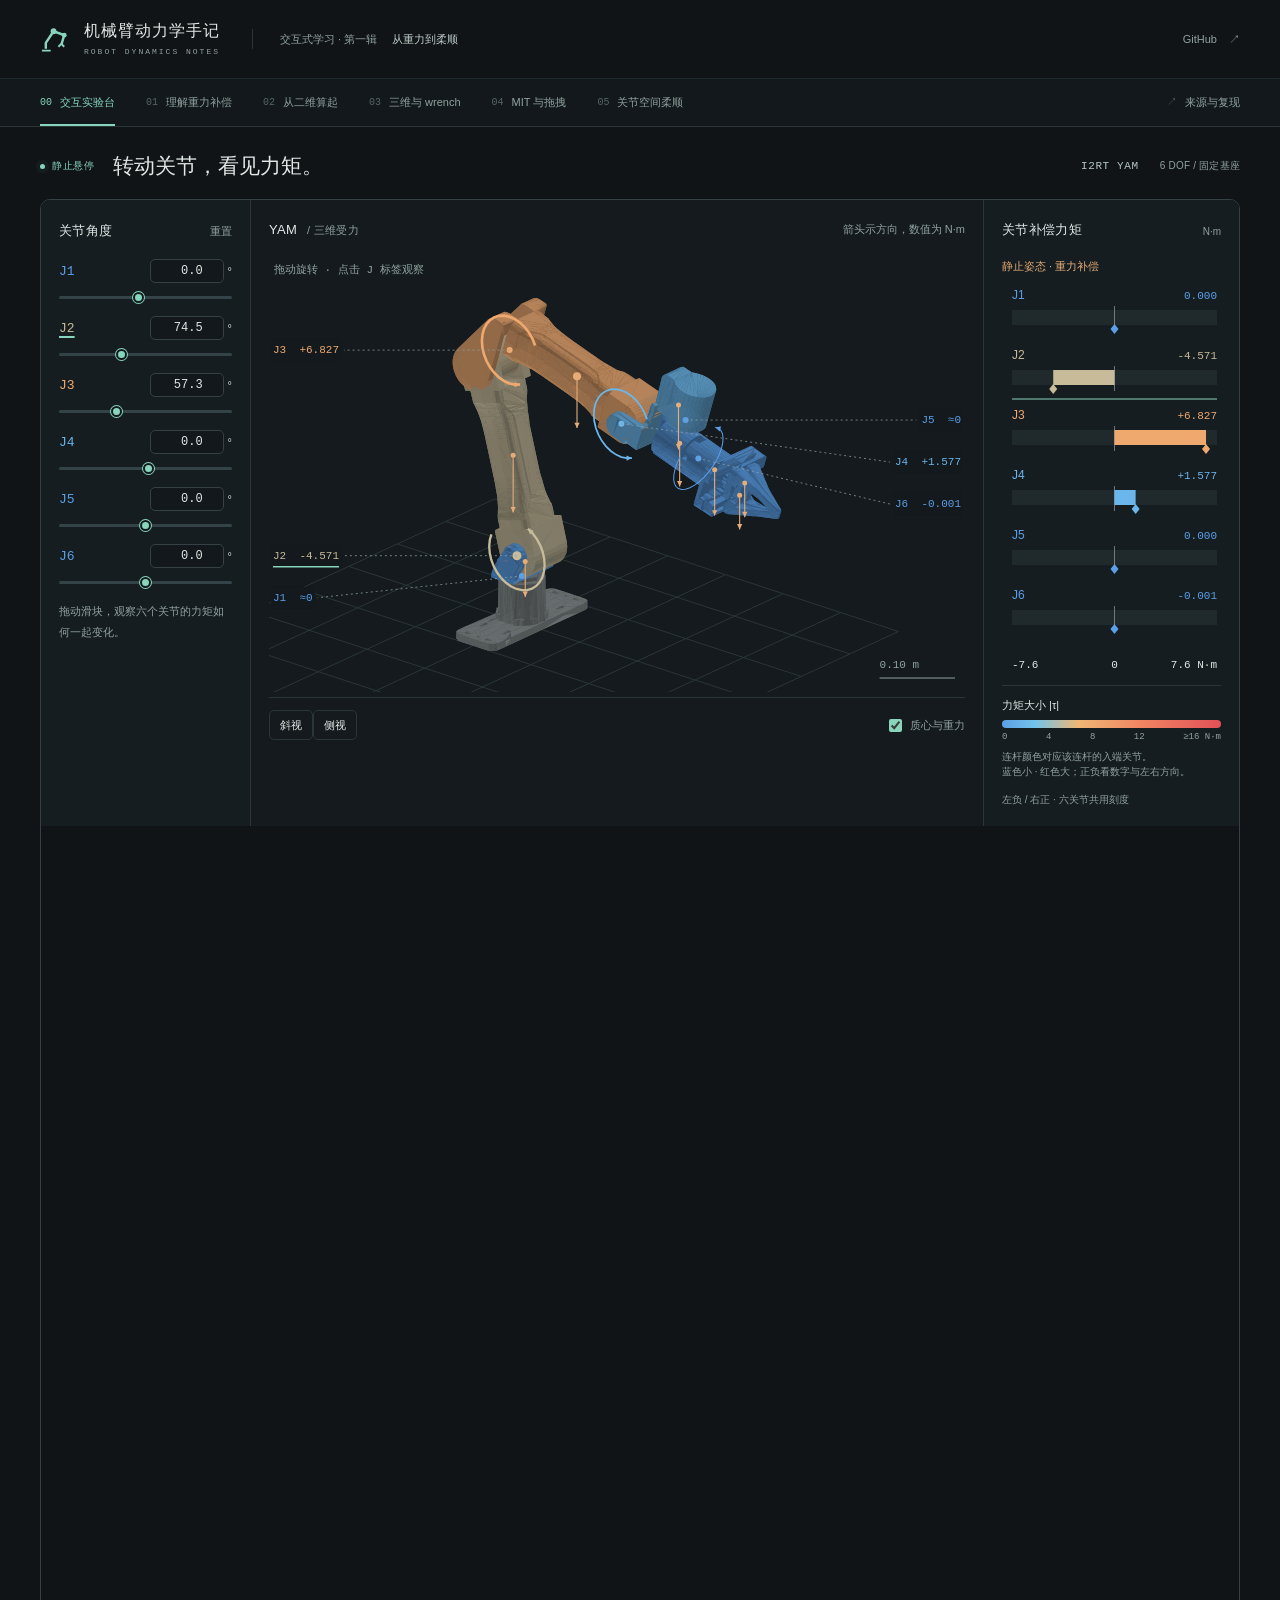
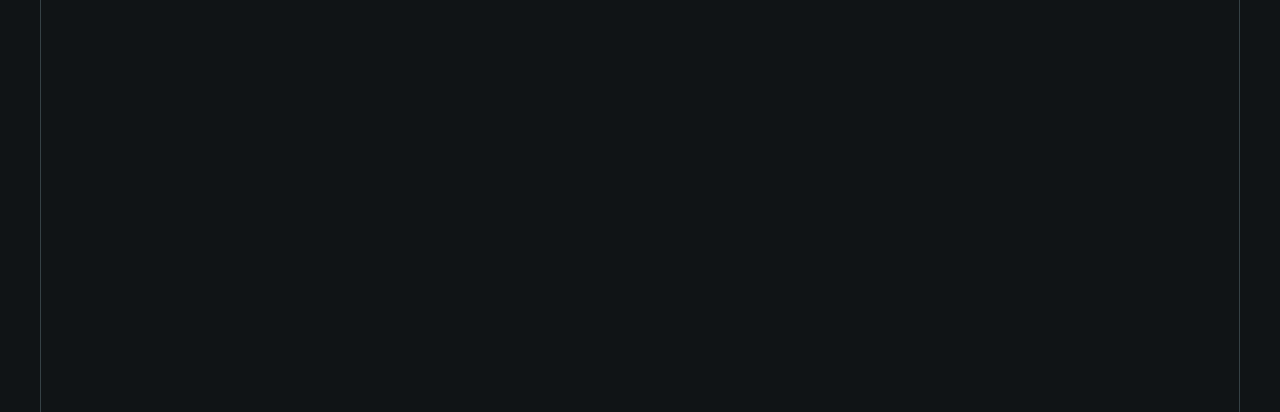
==== commit 046659d0: "Explain twist-wrench power pairing interactively" ====
--- a/docs/index.html
+++ b/docs/index.html
@@ -82,7 +82,7 @@
 </div></details></div>
 <div class="quiz" data-answer="0" data-explanation="m₂ 在关节 2 正上方，对关节 2 没有力臂；它仍然在关节 1 右侧，关节 1 依然需要承担它的重量。"><div class="quiz-title">检验你的直觉</div><p>第一杆水平，第二杆竖直向上时，哪个结论成立？</p><div class="quiz-options"><button>g₂ = 0，但 g₁ 不为零</button><button>两个关节的补偿都为零</button></div><p class="quiz-feedback" aria-live="polite"></p></div><div class="next"><span>平面里只有一个转轴方向，三维里怎么表示？</span><a href="#wrench">03 · 走进三维与 wrench →</a></div></article>
 
-<article class="page" id="wrench" data-title="走进三维与 wrench" hidden><div class="kicker">03 / 力、力矩与参考点</div><h1>从一股重力，<br>看懂六维 Wrench。</h1><p class="lede">三个分量描述沿哪根轴推，另外三个描述绕哪根轴拧。纯竖直重力会让部分分量为零；再试斜向外力，观察六格怎样一起变化。</p><div class="notes-grid"><div class="note"><b>力 f · N</b><p>一支力箭头在 x、y、z 三根轴上的分量。</p></div><div class="note"><b>力矩 n · N·m</b><p>关于指定参考点的转动作用。方向按右手定则表示转轴。</p></div><div class="note"><b>Wrench · [n; f]</b><p>Modern Robotics 采用力矩在前、力在后的六维排列。</p></div></div>
+<article class="page" id="wrench" data-title="走进三维与 wrench" hidden><div class="kicker">03 / 力、力矩与参考点</div><h1>从一股重力，<br>看懂六维 Wrench。</h1><p class="lede">wrench 的后三项是沿 x、y、z 的力，前三项是关于参考点绕 x、y、z 的力矩；作用点位矢 r 和力臂长度都不在这六项里。先观察六格，再用螺旋运动理解力与力矩如何对关节做功。</p><div class="notes-grid"><div class="note"><b>力 f · N</b><p>一支力箭头在 x、y、z 三根轴上的分量。</p></div><div class="note"><b>力矩 n · N·m</b><p>关于指定参考点的转动作用。方向按右手定则表示转轴。</p></div><div class="note"><b>Wrench · [n; f]</b><p>Modern Robotics 采用力矩在前、力在后的六维排列。Twist 是运动，wrench 是载荷；内积给出功率。</p></div></div>
 <div class="experiment frame-wrap"><div class="experiment-header"><b>实验 03 · 从重力到六维空间力</b><a href="labs/wrench.html" target="_blank" rel="noreferrer">独立打开 ↗</a></div><iframe data-src="labs/wrench.html" title="三维重力 wrench 与参考点实验" style="height:1250px"></iframe></div>
 <div class="reading"><h2>先算转动作用，再提取关节分量</h2><p>O 在关节轴上，r 是从 O 指向质心 C 的向量。所有向量必须用同一组坐标轴表达。</p></div><div class="formula">n<sub>O</sub> = r<sub>OC</sub> × f<br>g<sub>j</sub> = −a<sub>j</sub><sup>T</sup> n<sub>O</sub><small>a 是关节正轴的单位向量。这里 n 是真实重力矩，所以电机补偿有负号。</small></div><div class="reading"><p>移动参考点，力矩会改变。以质心 C 为参考点时，重力矩为零；移到关节 O 后，需要加上 r<sub>OC</sub> × f。旋转坐标轴则会改变分量的表达，物理载荷保持相同。</p><p>蓝色力矩箭头表示转轴方向，不是另一股推力；实际运动还取决于惯性与关节约束。</p><details><summary>展开：RNEA 如何把各根连杆连起来？</summary><div class="inside"><p>前向递推从基座到末端，计算各连杆状态；后向递推从末端到基座，累计本节与后续结构所需的力和力矩。</p><div class="mini-flow"><span>末端所需 wrench</span><i>→</i><span>换坐标、换参考点</span><i>→</i><span>加上本节贡献</span><i>→</i><span>投影到关节轴</span></div><p>对固定基座、无接触的刚体模型，逆动力学输入 q、零速度、零加速度即可提取 g(q)。书里的实现用虚拟基座加速度 −g<sub>world</sub> 计入重力；真实基座仍然静止。这时不再重复添加重力。</p><pre>gravity_torque = inverse_dynamics(
     q=current_angles,
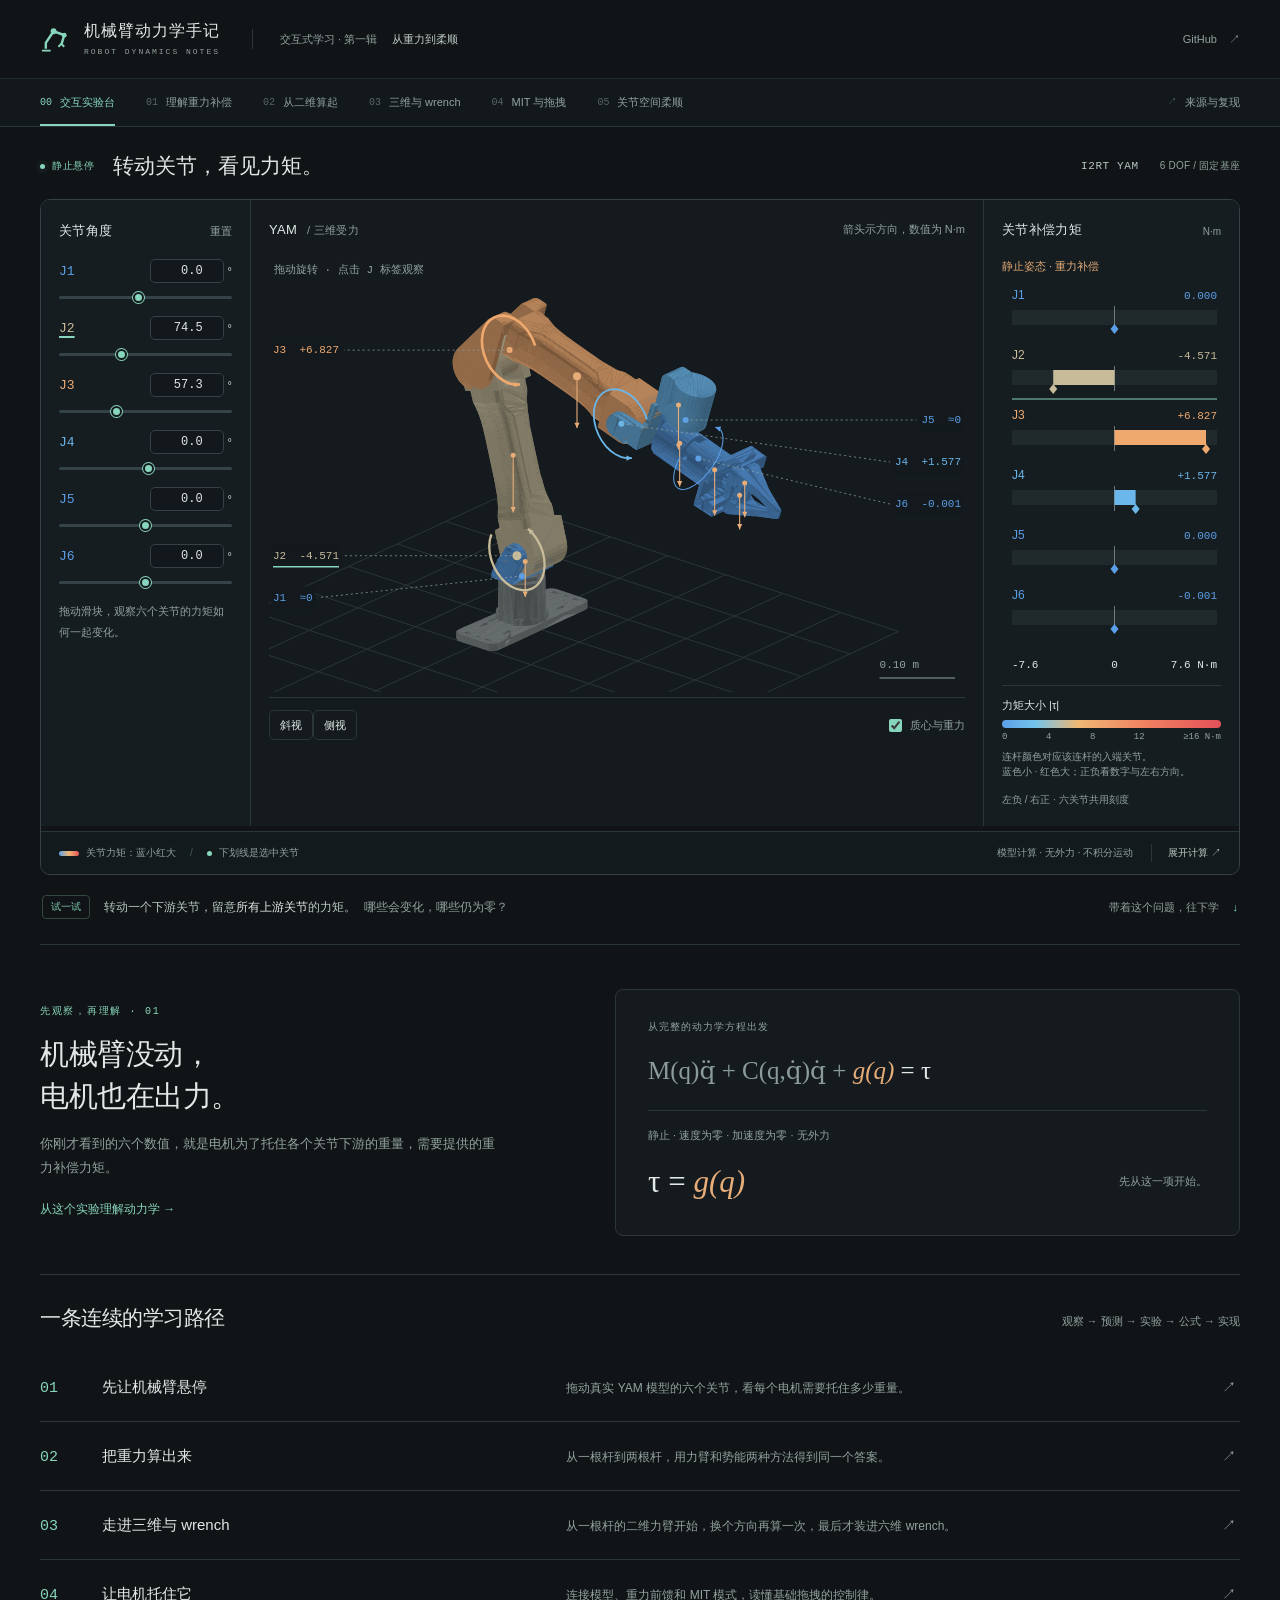
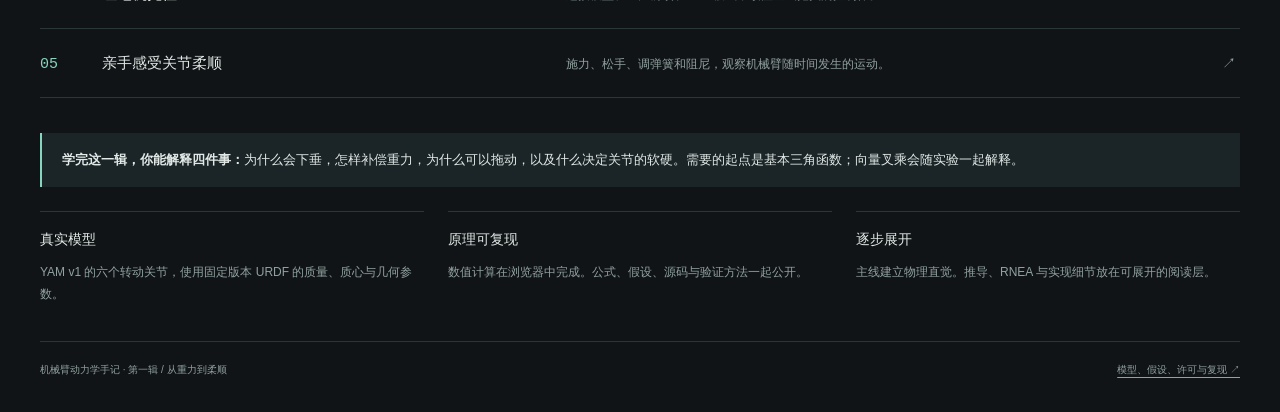
==== commit 91fa9958: "Start wrench lesson with two planar lever arms" ====
--- a/docs/index.html
+++ b/docs/index.html
@@ -29,7 +29,7 @@
 <div class="section-rule"><h2>一条连续的学习路径</h2><span>观察 → 预测 → 实验 → 公式 → 实现</span></div><div class="chapter-list">
 <a class="chapter-row" href="#gravity"><span class="index">01</span><strong>先让机械臂悬停</strong><p>拖动真实 YAM 模型的六个关节，看每个电机需要托住多少重量。</p><span>↗</span></a>
 <a class="chapter-row" href="#planar"><span class="index">02</span><strong>把重力算出来</strong><p>从一根杆到两根杆，用力臂和势能两种方法得到同一个答案。</p><span>↗</span></a>
-<a class="chapter-row" href="#wrench"><span class="index">03</span><strong>走进三维与 wrench</strong><p>把一股重力拆成力与力矩，理解参考点、转轴和关节投影。</p><span>↗</span></a>
+<a class="chapter-row" href="#wrench"><span class="index">03</span><strong>走进三维与 wrench</strong><p>从一根杆的二维力臂开始，换个方向再算一次，最后才装进六维 wrench。</p><span>↗</span></a>
 <a class="chapter-row" href="#mit"><span class="index">04</span><strong>让电机托住它</strong><p>连接模型、重力前馈和 MIT 模式，读懂基础拖拽的控制律。</p><span>↗</span></a>
 <a class="chapter-row" href="#compliance"><span class="index">05</span><strong>亲手感受关节柔顺</strong><p>施力、松手、调弹簧和阻尼，观察机械臂随时间发生的运动。</p><span>↗</span></a>
 </div><div class="scope"><strong>学完这一辑，你能解释四件事：</strong>为什么会下垂，怎样补偿重力，为什么可以拖动，以及什么决定关节的软硬。需要的起点是基本三角函数；向量叉乘会随实验一起解释。</div><div class="notes-grid"><div class="note"><b>真实模型</b><p>YAM v1 的六个转动关节，使用固定版本 URDF 的质量、质心与几何参数。</p></div><div class="note"><b>原理可复现</b><p>数值计算在浏览器中完成。公式、假设、源码与验证方法一起公开。</p></div><div class="note"><b>逐步展开</b><p>主线建立物理直觉。推导、RNEA 与实现细节放在可展开的阅读层。</p></div></div>
@@ -82,8 +82,8 @@
 </div></details></div>
 <div class="quiz" data-answer="0" data-explanation="m₂ 在关节 2 正上方，对关节 2 没有力臂；它仍然在关节 1 右侧，关节 1 依然需要承担它的重量。"><div class="quiz-title">检验你的直觉</div><p>第一杆水平，第二杆竖直向上时，哪个结论成立？</p><div class="quiz-options"><button>g₂ = 0，但 g₁ 不为零</button><button>两个关节的补偿都为零</button></div><p class="quiz-feedback" aria-live="polite"></p></div><div class="next"><span>平面里只有一个转轴方向，三维里怎么表示？</span><a href="#wrench">03 · 走进三维与 wrench →</a></div></article>
 
-<article class="page" id="wrench" data-title="走进三维与 wrench" hidden><div class="kicker">03 / 力、力矩与参考点</div><h1>从一股重力，<br>看懂六维 Wrench。</h1><p class="lede">wrench 的后三项是沿 x、y、z 的力，前三项是关于参考点绕 x、y、z 的力矩；作用点位矢 r 和力臂长度都不在这六项里。先观察六格，再用螺旋运动理解力与力矩如何对关节做功。</p><div class="notes-grid"><div class="note"><b>力 f · N</b><p>一支力箭头在 x、y、z 三根轴上的分量。</p></div><div class="note"><b>力矩 n · N·m</b><p>关于指定参考点的转动作用。方向按右手定则表示转轴。</p></div><div class="note"><b>Wrench · [n; f]</b><p>Modern Robotics 采用力矩在前、力在后的六维排列。Twist 是运动，wrench 是载荷；内积给出功率。</p></div></div>
-<div class="experiment frame-wrap"><div class="experiment-header"><b>实验 03 · 从重力到六维空间力</b><a href="labs/wrench.html" target="_blank" rel="noreferrer">独立打开 ↗</a></div><iframe data-src="labs/wrench.html" title="三维重力 wrench 与参考点实验" style="height:1250px"></iframe></div>
+<article class="page" id="wrench" data-title="走进三维与 wrench" hidden><div class="kicker">03 / 从二维力臂开始</div><h1>一根杆、一个重物，<br>再加一个方向。</h1><p class="lede">先算熟悉的 10 N × 0.30 m。然后只把重物向侧面移一点，看同一股力为什么又会对另一根轴产生力矩。看懂这两步，再给结果起名叫 wrench。</p>
+<div class="experiment frame-wrap"><div class="experiment-header"><b>实验 03 · 先二维，再三维</b><a href="labs/wrench.html" target="_blank" rel="noreferrer">独立打开 ↗</a></div><iframe data-src="labs/wrench.html" title="三维重力 wrench 与参考点实验" style="height:1250px"></iframe></div><div class="notes-grid"><div class="note"><b>力 f · N</b><p>一支力箭头在 x、y、z 三根轴上的分量。</p></div><div class="note"><b>力矩 n · N·m</b><p>关于指定参考点的转动作用。方向按右手定则表示转轴。</p></div><div class="note"><b>Wrench · [n; f]</b><p>这六个数把同一个载荷在一个参考点的作用记下来；前三项是力矩，后三项是力。</p></div></div>
 <div class="reading"><h2>先算转动作用，再提取关节分量</h2><p>O 在关节轴上，r 是从 O 指向质心 C 的向量。所有向量必须用同一组坐标轴表达。</p></div><div class="formula">n<sub>O</sub> = r<sub>OC</sub> × f<br>g<sub>j</sub> = −a<sub>j</sub><sup>T</sup> n<sub>O</sub><small>a 是关节正轴的单位向量。这里 n 是真实重力矩，所以电机补偿有负号。</small></div><div class="reading"><p>移动参考点，力矩会改变。以质心 C 为参考点时，重力矩为零；移到关节 O 后，需要加上 r<sub>OC</sub> × f。旋转坐标轴则会改变分量的表达，物理载荷保持相同。</p><p>蓝色力矩箭头表示转轴方向，不是另一股推力；实际运动还取决于惯性与关节约束。</p><details><summary>展开：RNEA 如何把各根连杆连起来？</summary><div class="inside"><p>前向递推从基座到末端，计算各连杆状态；后向递推从末端到基座，累计本节与后续结构所需的力和力矩。</p><div class="mini-flow"><span>末端所需 wrench</span><i>→</i><span>换坐标、换参考点</span><i>→</i><span>加上本节贡献</span><i>→</i><span>投影到关节轴</span></div><p>对固定基座、无接触的刚体模型，逆动力学输入 q、零速度、零加速度即可提取 g(q)。书里的实现用虚拟基座加速度 −g<sub>world</sub> 计入重力；真实基座仍然静止。这时不再重复添加重力。</p><pre>gravity_torque = inverse_dynamics(
     q=current_angles,
     qdot=zeros,
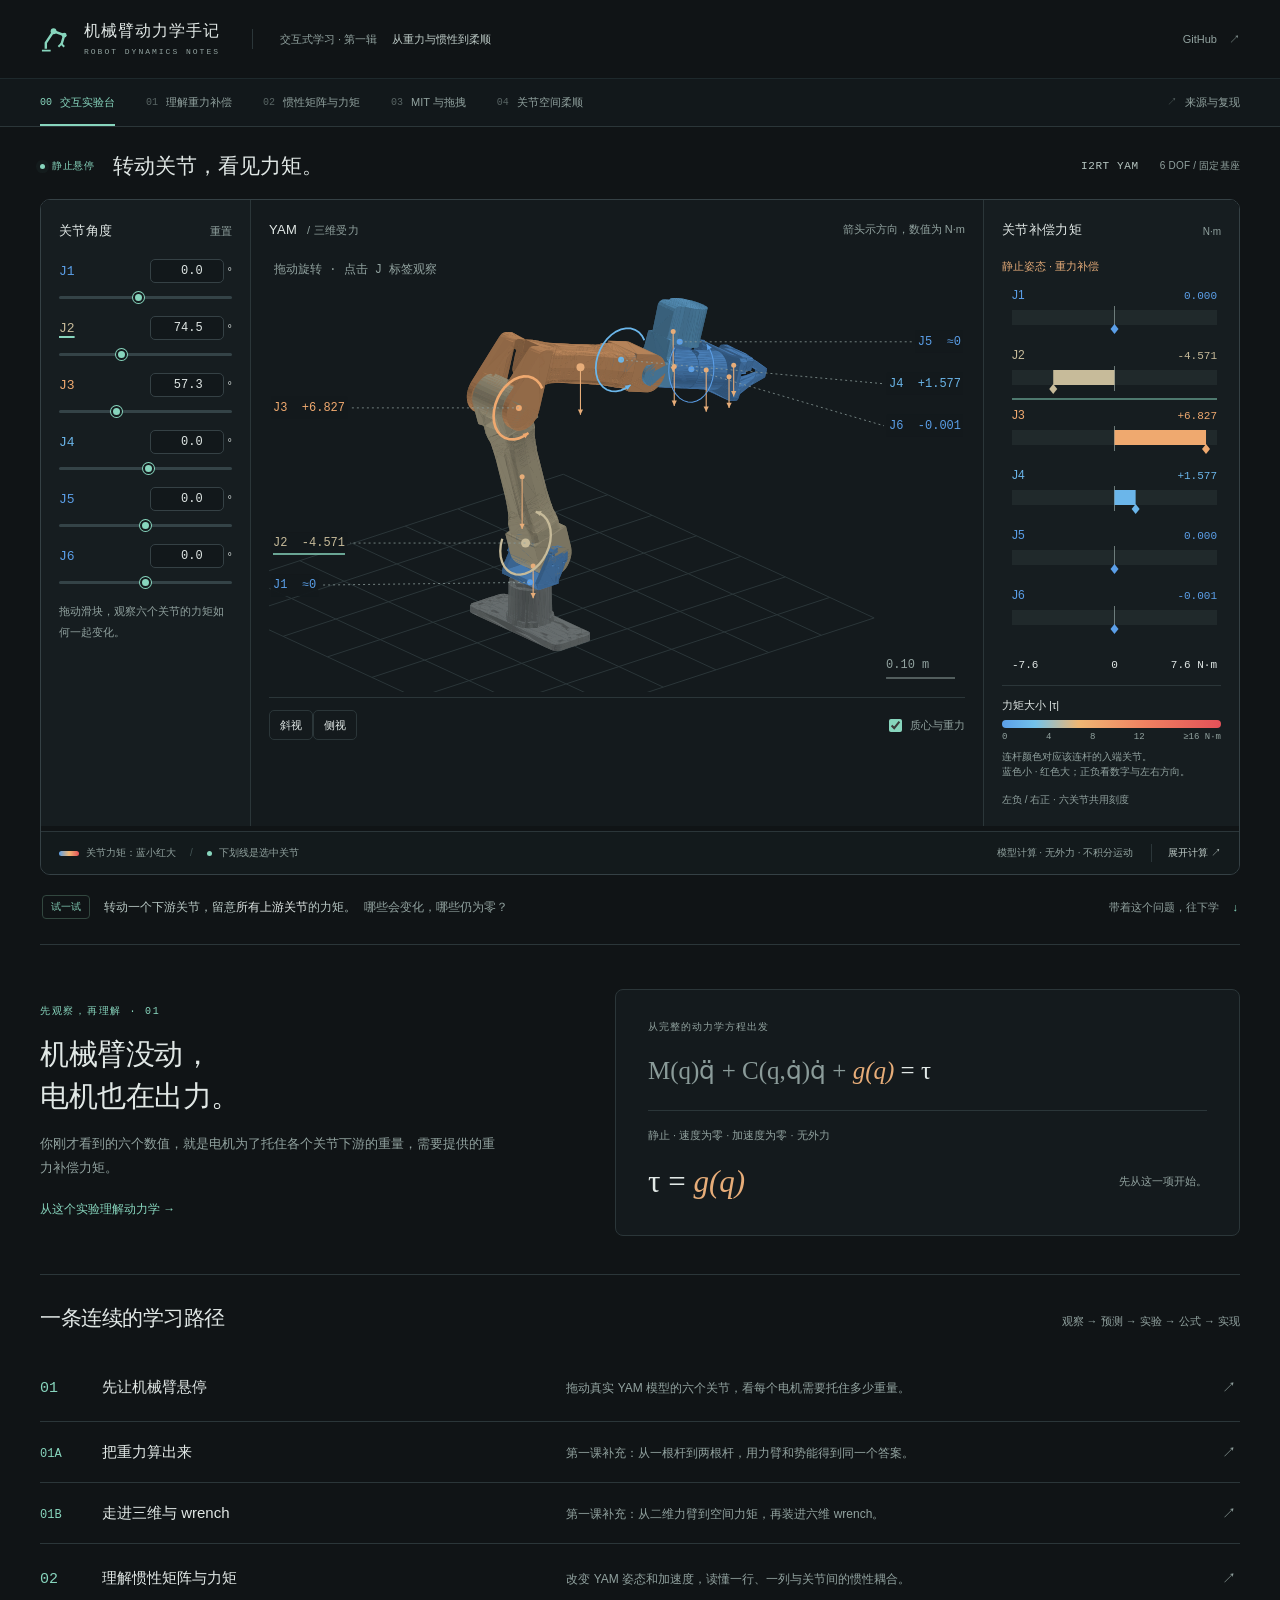
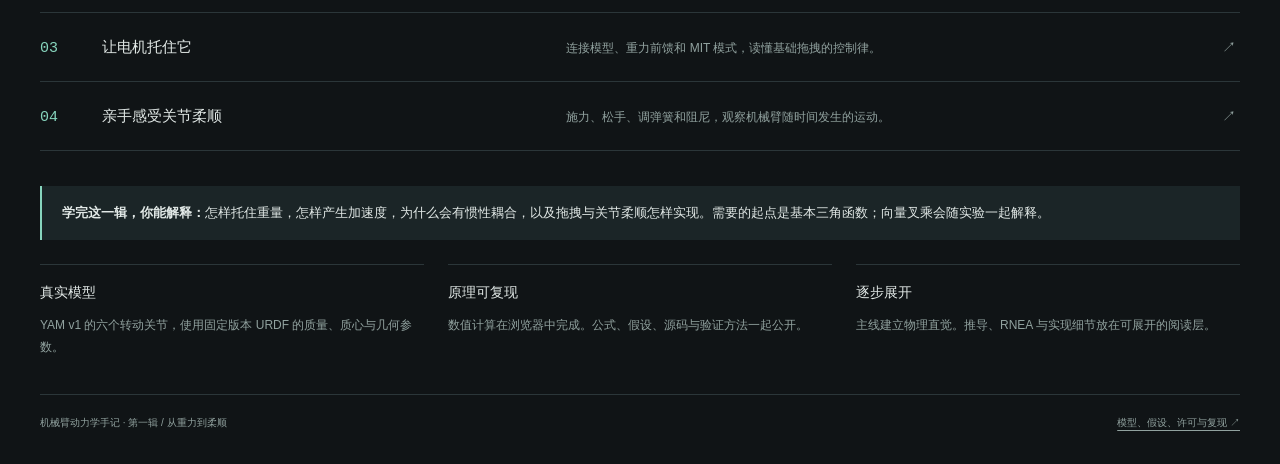
==== commit 38a1b61e: "Publish lesson two on joint-space inertia" ====
--- a/docs/index.html
+++ b/docs/index.html
@@ -1,20 +1,19 @@
 <!doctype html>
 <html lang="zh-CN">
-<head><meta charset="utf-8"><meta name="viewport" content="width=device-width,initial-scale=1"><meta name="theme-color" content="#101416"><meta name="description" content="从机械臂动力学出发，用可交互实验理解重力补偿、三维 wrench、MIT 模式、拖拽与关节柔顺。"><title>机械臂动力学手记 · 从重力到柔顺</title><link rel="icon" href="assets/icon.svg" type="image/svg+xml"><link rel="stylesheet" href="assets/site.css"><script defer src="assets/physics.js"></script><script defer src="assets/site.js"></script></head>
+<head><meta charset="utf-8"><meta name="viewport" content="width=device-width,initial-scale=1"><meta name="theme-color" content="#101416"><meta name="description" content="从机械臂动力学出发，用可交互实验理解重力补偿、惯性矩阵、三维 wrench、MIT 模式与关节柔顺。"><title>机械臂动力学手记 · 从重力与惯性到柔顺</title><link rel="icon" href="assets/icon.svg" type="image/svg+xml"><link rel="stylesheet" href="assets/site.css"><script defer src="assets/physics.js"></script><script defer src="assets/site.js"></script></head>
 <body>
 <a class="skip" href="#content">跳到正文</a>
 <header class="site-header">
 <a href="#start" class="brand"><svg viewBox="0 0 32 32" aria-hidden="true"><path d="M6 26V20L14 8L25 12L22 22" fill="none" stroke="currentColor" stroke-width="2.5" stroke-linejoin="round"/><circle cx="14" cy="8" r="3" fill="currentColor"/><circle cx="25" cy="12" r="2.5" fill="currentColor"/><path d="M2 28H11M19 24L22 21L25 24" fill="none" stroke="currentColor" stroke-width="2"/></svg><span>机械臂动力学手记<small>ROBOT DYNAMICS NOTES</small></span></a>
-<div class="header-edition">交互式学习 · 第一辑<span>从重力到柔顺</span></div>
+<div class="header-edition">交互式学习 · 第一辑<span>从重力与惯性到柔顺</span></div>
 <a class="header-source" href="https://github.com/linshenghou/robot-dynamics-notes" target="_blank" rel="noreferrer">GitHub <span>↗</span></a><button id="menu-toggle" aria-expanded="false" aria-controls="sidebar">学习目录</button>
 </header>
 <aside class="sidebar" id="sidebar"><nav aria-label="教程章节">
 <a class="nav-link" href="#start" aria-current="page"><span class="num">00</span>交互实验台</a>
 <a class="nav-link" href="#gravity"><span class="num">01</span>理解重力补偿</a>
-<a class="nav-link" href="#planar"><span class="num">02</span>从二维算起</a>
-<a class="nav-link" href="#wrench"><span class="num">03</span>三维与 wrench</a>
-<a class="nav-link" href="#mit"><span class="num">04</span>MIT 与拖拽</a>
-<a class="nav-link" href="#compliance"><span class="num">05</span>关节空间柔顺</a>
+<a class="nav-link" href="#inertia"><span class="num">02</span>惯性矩阵与力矩</a>
+<a class="nav-link" href="#mit"><span class="num">03</span>MIT 与拖拽</a>
+<a class="nav-link" href="#compliance"><span class="num">04</span>关节空间柔顺</a>
 <a class="nav-link nav-source" href="#sources"><span class="num">↗</span>来源与复现</a>
 </nav></aside>
 <main id="content" tabindex="-1">
@@ -28,11 +27,12 @@
 <section class="first-explanation" aria-labelledby="first-formula-title"><div><div class="kicker">先观察，再理解 · 01</div><h2 id="first-formula-title">机械臂没动，<br>电机也在出力。</h2><p>你刚才看到的六个数值，就是电机为了托住各个关节下游的重量，需要提供的重力补偿力矩。</p><a class="text-link" href="#gravity">从这个实验理解动力学 →</a></div><div class="equation-preview"><div class="equation-caption">从完整的动力学方程出发</div><div class="equation-line"><span class="dim">M(q)q̈ + C(q,q̇)q̇ + </span><em>g(q)</em> = τ</div><div class="equation-condition">静止 · 速度为零 · 加速度为零 · 无外力</div><div class="equation-answer">τ = <em>g(q)</em><span>先从这一项开始。</span></div></div></section>
 <div class="section-rule"><h2>一条连续的学习路径</h2><span>观察 → 预测 → 实验 → 公式 → 实现</span></div><div class="chapter-list">
 <a class="chapter-row" href="#gravity"><span class="index">01</span><strong>先让机械臂悬停</strong><p>拖动真实 YAM 模型的六个关节，看每个电机需要托住多少重量。</p><span>↗</span></a>
-<a class="chapter-row" href="#planar"><span class="index">02</span><strong>把重力算出来</strong><p>从一根杆到两根杆，用力臂和势能两种方法得到同一个答案。</p><span>↗</span></a>
-<a class="chapter-row" href="#wrench"><span class="index">03</span><strong>走进三维与 wrench</strong><p>从一根杆的二维力臂开始，换个方向再算一次，最后才装进六维 wrench。</p><span>↗</span></a>
-<a class="chapter-row" href="#mit"><span class="index">04</span><strong>让电机托住它</strong><p>连接模型、重力前馈和 MIT 模式，读懂基础拖拽的控制律。</p><span>↗</span></a>
-<a class="chapter-row" href="#compliance"><span class="index">05</span><strong>亲手感受关节柔顺</strong><p>施力、松手、调弹簧和阻尼，观察机械臂随时间发生的运动。</p><span>↗</span></a>
-</div><div class="scope"><strong>学完这一辑，你能解释四件事：</strong>为什么会下垂，怎样补偿重力，为什么可以拖动，以及什么决定关节的软硬。需要的起点是基本三角函数；向量叉乘会随实验一起解释。</div><div class="notes-grid"><div class="note"><b>真实模型</b><p>YAM v1 的六个转动关节，使用固定版本 URDF 的质量、质心与几何参数。</p></div><div class="note"><b>原理可复现</b><p>数值计算在浏览器中完成。公式、假设、源码与验证方法一起公开。</p></div><div class="note"><b>逐步展开</b><p>主线建立物理直觉。推导、RNEA 与实现细节放在可展开的阅读层。</p></div></div>
+<a class="chapter-row supplement-row" href="#planar"><span class="index">01A</span><strong>把重力算出来</strong><p>第一课补充：从一根杆到两根杆，用力臂和势能得到同一个答案。</p><span>↗</span></a>
+<a class="chapter-row supplement-row" href="#wrench"><span class="index">01B</span><strong>走进三维与 wrench</strong><p>第一课补充：从二维力臂到空间力矩，再装进六维 wrench。</p><span>↗</span></a>
+<a class="chapter-row" href="#inertia"><span class="index">02</span><strong>理解惯性矩阵与力矩</strong><p>改变 YAM 姿态和加速度，读懂一行、一列与关节间的惯性耦合。</p><span>↗</span></a>
+<a class="chapter-row" href="#mit"><span class="index">03</span><strong>让电机托住它</strong><p>连接模型、重力前馈和 MIT 模式，读懂基础拖拽的控制律。</p><span>↗</span></a>
+<a class="chapter-row" href="#compliance"><span class="index">04</span><strong>亲手感受关节柔顺</strong><p>施力、松手、调弹簧和阻尼，观察机械臂随时间发生的运动。</p><span>↗</span></a>
+</div><div class="scope"><strong>学完这一辑，你能解释：</strong>怎样托住重量，怎样产生加速度，为什么会有惯性耦合，以及拖拽与关节柔顺怎样实现。需要的起点是基本三角函数；向量叉乘会随实验一起解释。</div><div class="notes-grid"><div class="note"><b>真实模型</b><p>YAM v1 的六个转动关节，使用固定版本 URDF 的质量、质心与几何参数。</p></div><div class="note"><b>原理可复现</b><p>数值计算在浏览器中完成。公式、假设、源码与验证方法一起公开。</p></div><div class="note"><b>逐步展开</b><p>主线建立物理直觉。推导、RNEA 与实现细节放在可展开的阅读层。</p></div></div>
 </article>
 
 <article class="page" id="gravity" data-title="先让机械臂悬停" hidden><div class="lesson-divider"><span>01 / 从刚才的观察开始</span></div><h1>这些补偿力矩，是怎么算出来的？</h1><p class="lede">先让所有关节静止。没有外部接触，忽略摩擦与弹性，只留下重力。</p>
@@ -40,9 +40,9 @@
 <div class="reading"><p>机械臂伸出去时，后面每根连杆的重量都会作用到上游关节。改变角度，质心与关节轴之间的几何关系改变，所需补偿力矩也随之改变。</p><p><strong>试着做：</strong>选择一个下游关节，点击“试转 +30°”，同时比较六个关节的参考力矩、当前力矩和变化量。留意自己的角度没动、补偿却变了的上游关节。</p></div>
 <div class="experiment frame-wrap"><div class="experiment-header"><b>实验 01 · YAM 静止悬停</b><a href="labs/gravity.html" target="_blank" rel="noreferrer">独立打开 ↗</a></div><iframe data-src="labs/gravity.html" title="YAM 六关节重力补偿实验" style="height:1150px"></iframe><div class="experiment-footer">这里每次拖动都比较一个新的静止姿态，没有积分运动。青绿色标出输入关节及随动结构，橙色为真实重力。改变输入关节时，会把当前姿态设为新的比较参考；详细计算可在六关节对比下方展开。参数来自模型，不是实机测量。</div></div>
 <div class="quiz" data-answer="1" data-explanation="下游关节会移动后续连杆的质心，所以多个上游关节的力矩都可能变化。是否变化、变化多少还取决于各个轴的方向与姿态；竖直轴就是补偿近乎为零的例子。"><div class="quiz-title">先预测，再验证</div><p>保持上游关节的角度不动，只转动下游关节，上游的重力补偿会不会变？</p><div class="quiz-options"><button>不会，只由该关节自己的角度决定</button><button>一般会，因为后续质心移动了</button></div><p class="quiz-feedback" aria-live="polite"></p></div>
-<div class="reading"><h2>模型究竟提供了什么？</h2><div class="mini-flow"><span>URDF：质量、局部质心</span><i>→</i><span>正运动学：世界质心</span><i>→</i><span>重力、力臂、关节轴</span><i>→</i><span>各关节的 g(q)</span></div><p>质量、安装方向、负载和重力方向固定后，重力项只随姿态变化。它不需要先计算整个质量矩阵 M(q)。</p><details><summary>展开：本实验的模型与假设</summary><div class="inside">YAM v1，六个转动关节；两指锁定于 URDF 零位置。含夹爪和手指，运动部分质量 4.110856 kg。基座固定，世界 Z 轴向上。不包含额外负载、摩擦、柔性和独立的电机反射转子惯量。显示网格做过简化，惯性与几何计算参数保留原始精度。<a href="#sources">查看模型来源与验证方法</a>。</div></details></div><div class="next"><span>你已经看到了结果。接下来亲手算一次。</span><a href="#planar">02 · 把重力算出来 →</a></div></article>
+<div class="reading"><h2>模型究竟提供了什么？</h2><div class="mini-flow"><span>URDF：质量、局部质心</span><i>→</i><span>正运动学：世界质心</span><i>→</i><span>重力、力臂、关节轴</span><i>→</i><span>各关节的 g(q)</span></div><p>质量、安装方向、负载和重力方向固定后，重力项只随姿态变化。它不需要先计算整个质量矩阵 M(q)。</p><details><summary>展开：本实验的模型与假设</summary><div class="inside">YAM v1，六个转动关节；两指锁定于 URDF 零位置。含夹爪和手指，运动部分质量 4.110856 kg。基座固定，世界 Z 轴向上。不包含额外负载、摩擦、柔性和独立的电机反射转子惯量。显示网格做过简化，惯性与几何计算参数保留原始精度。<a href="#sources">查看模型来源与验证方法</a>。</div></details></div><div class="next"><span>你已经看到了结果。接下来亲手算一次。</span><a href="#planar">01A · 把重力算出来 →</a></div></article>
 
-<article class="page" id="planar" data-title="把重力算出来" hidden><div class="kicker">02 / 从一根杆到两根杆</div><h1>重量没有变，<br>变化的是力臂。</h1><p class="lede">从水平线起算角度，逆时针为正。杆先假设没有质量，把质量集中在末端。</p>
+<article class="page" id="planar" data-title="把重力算出来" hidden><div class="kicker">第一课补充 A / 从一根杆到两根杆</div><h1>重量没有变，<br>变化的是力臂。</h1><p class="lede">从水平线起算角度，逆时针为正。杆先假设没有质量，把质量集中在末端。</p>
 <figure class="figure"><img src="assets/gravity-1r.svg" alt="单连杆：向下的重力，水平力臂 ℓ cos q，质点高度 ℓ sin q"><figcaption>同一几何关系，可以从“力臂”或“高度”两个角度理解。</figcaption></figure><div class="reading"><h2>两种算法，一个答案</h2><p>重力向下，关于关节的水平力臂是 ℓ cos q。物理重力矩为负，电机补偿取相反方向。</p></div><div class="formula">g(q) = mg₀ℓ cos q<small>力臂法：重量 × 带符号力臂，g₀ = 9.81 m/s²</small></div><div class="reading"><p>质点的高度是 ℓ sin q，势能 P = mg₀ℓ sin q。缓慢抬起一个小角度时，电机做功 τ dq = dP，因此：</p></div><div class="formula">g(q) = ∂P / ∂q = mg₀ℓ cos q<small>对角度求导使用弧度。均匀杆的质量分布可等效到中点，此时质心距离为 ℓ/2。</small></div>
 <h2>再加一个关节</h2><p class="lede">q₂ 相对第一根杆定义，第二根杆相对水平线的角度是 q₁ + q₂。</p><div class="experiment"><div class="experiment-header"><b>实验 02 · 两连杆的势能与补偿力矩</b><span class="small">点质量模型</span></div><div class="experiment-body"><svg id="planar-scene" viewBox="0 0 600 410" role="img" aria-label="双连杆的两个质量与重力作用线"></svg><div class="controls"><label for="p-q1">第一关节 q₁ <output id="p-q1-out"></output></label><input id="p-q1" type="range" min="-70" max="100" step="1" value="30"><label for="p-q2">第二关节 q₂ <output id="p-q2-out"></output></label><input id="p-q2" type="range" min="-100" max="150" step="1" value="35"><label for="p-m2">末端质量 m₂ <output id="p-m2-out"></output></label><input id="p-m2" type="range" min="0.2" max="3" step="0.1" value="1"><div class="sim-readout" id="planar-values"></div><p class="small">m₁ = 1 kg，ℓ₁ = 0.35 m，ℓ₂ = 0.30 m；两杆无质量。势能零点取基座高度。</p><button class="button" id="planar-vertical">第一杆水平，第二杆竖直</button></div></div></div>
 <div class="method-intro"><h2>同一份重力，两条计算路径</h2><p>势能法对每个关节角度求偏导；静止的 Newton–Euler 法从末端往基座合并重量和力矩。书中的 <code>GravityForces</code> 通过调用 RNEA 的 <code>InverseDynamics</code> 计算同一个 g(q)。拖动上面的角度，两边当前姿态的结果会同时更新。</p></div>
@@ -80,30 +80,64 @@
 <div class="table-scroll"><table class="comparison"><thead><tr><th>想求的量</th><th>给 ID 的输入</th><th>得到的结果</th></tr></thead><tbody><tr><td>重力 g(q)</td><td>q̇ = 0，q̈ = 0，保留 g<sub>world</sub></td><td>ID 的关节力矩输出</td></tr><tr><td>质量矩阵第 j 列</td><td>q̇ = 0，q̈ = e<sub>j</sub>，重力 = 0</td><td>M(q)e<sub>j</sub></td></tr><tr><td>速度项 c(q,q̇)</td><td>保留 q̇，q̈ = 0，重力 = 0</td><td>科氏／离心力矩向量</td></tr></tbody></table></div>
 <p>本站 YAM 实验的数值实现把每根连杆的重力作用直接投影并累加到上游关节，<strong>没有实现书中完整的前向／后向 RNEA</strong>；势能的数值梯度只用来独立校验结果。三条路径在这个静止、无接触的模型中得到同一个 g(q)。URDF 的 <code>inertial/mass</code> 和 <code>inertial/origin</code> 提供各连杆质量与局部质心。<a href="https://github.com/NxRLab/ModernRobotics/blob/master/packages/Python/modern_robotics/core.py" target="_blank" rel="noreferrer">核对书中算法代码 ↗</a></p>
 </div></details></div>
-<div class="quiz" data-answer="0" data-explanation="m₂ 在关节 2 正上方，对关节 2 没有力臂；它仍然在关节 1 右侧，关节 1 依然需要承担它的重量。"><div class="quiz-title">检验你的直觉</div><p>第一杆水平，第二杆竖直向上时，哪个结论成立？</p><div class="quiz-options"><button>g₂ = 0，但 g₁ 不为零</button><button>两个关节的补偿都为零</button></div><p class="quiz-feedback" aria-live="polite"></p></div><div class="next"><span>平面里只有一个转轴方向，三维里怎么表示？</span><a href="#wrench">03 · 走进三维与 wrench →</a></div></article>
+<div class="quiz" data-answer="0" data-explanation="m₂ 在关节 2 正上方，对关节 2 没有力臂；它仍然在关节 1 右侧，关节 1 依然需要承担它的重量。"><div class="quiz-title">检验你的直觉</div><p>第一杆水平，第二杆竖直向上时，哪个结论成立？</p><div class="quiz-options"><button>g₂ = 0，但 g₁ 不为零</button><button>两个关节的补偿都为零</button></div><p class="quiz-feedback" aria-live="polite"></p></div><div class="next"><span>平面里只有一个转轴方向，三维里怎么表示？</span><a href="#wrench">01B · 走进三维与 wrench →</a></div></article>
 
-<article class="page" id="wrench" data-title="走进三维与 wrench" hidden><div class="kicker">03 / 从二维力臂开始</div><h1>一根杆、一个重物，<br>再加一个方向。</h1><p class="lede">先算熟悉的 10 N × 0.30 m。然后只把重物向侧面移一点，看同一股力为什么又会对另一根轴产生力矩。看懂这两步，再给结果起名叫 wrench。</p>
-<div class="experiment frame-wrap"><div class="experiment-header"><b>实验 03 · 先二维，再三维</b><a href="labs/wrench.html" target="_blank" rel="noreferrer">独立打开 ↗</a></div><iframe data-src="labs/wrench.html" title="三维重力 wrench 与参考点实验" style="height:1250px"></iframe></div><div class="notes-grid"><div class="note"><b>力 f · N</b><p>一支力箭头在 x、y、z 三根轴上的分量。</p></div><div class="note"><b>力矩 n · N·m</b><p>关于指定参考点的转动作用。方向按右手定则表示转轴。</p></div><div class="note"><b>Wrench · [n; f]</b><p>这六个数把同一个载荷在一个参考点的作用记下来；前三项是力矩，后三项是力。</p></div></div>
-<div class="reading"><h2>先算转动作用，再提取关节分量</h2><p>O 在关节轴上，r 是从 O 指向质心 C 的向量。所有向量必须用同一组坐标轴表达。</p></div><div class="formula">n<sub>O</sub> = r<sub>OC</sub> × f<br>g<sub>j</sub> = −a<sub>j</sub><sup>T</sup> n<sub>O</sub><small>a 是关节正轴的单位向量。这里 n 是真实重力矩，所以电机补偿有负号。</small></div><div class="reading"><p>移动参考点，力矩会改变。以质心 C 为参考点时，重力矩为零；移到关节 O 后，需要加上 r<sub>OC</sub> × f。旋转坐标轴则会改变分量的表达，物理载荷保持相同。</p><p>蓝色力矩箭头表示转轴方向，不是另一股推力；实际运动还取决于惯性与关节约束。</p><details><summary>展开：RNEA 如何把各根连杆连起来？</summary><div class="inside"><p>前向递推从基座到末端，计算各连杆状态；后向递推从末端到基座，累计本节与后续结构所需的力和力矩。</p><div class="mini-flow"><span>末端所需 wrench</span><i>→</i><span>换坐标、换参考点</span><i>→</i><span>加上本节贡献</span><i>→</i><span>投影到关节轴</span></div><p>对固定基座、无接触的刚体模型，逆动力学输入 q、零速度、零加速度即可提取 g(q)。书里的实现用虚拟基座加速度 −g<sub>world</sub> 计入重力；真实基座仍然静止。这时不再重复添加重力。</p><pre>gravity_torque = inverse_dynamics(
-    q=current_angles,
-    qdot=zeros,
-    qddot=zeros,
-    gravity=[0, 0, -9.81],
-    external_wrenches=zeros,
-)</pre><p>这是概念伪代码。Modern Robotics 中的 <code>GravityForces</code> 采用同样的提取思路。求重力时不必先构造关节空间质量矩阵 M(q)。</p></div></details></div><div class="quiz" data-answer="1" data-explanation="只改变高度时，竖直重力的作用线不变。r × f = (−mg₀y, mg₀x, 0)，不包含 z。"><div class="quiz-title">保持 x、y 不变</div><p>只升高重物，关于 O 的重力力矩会怎样？</p><div class="quiz-options"><button>越高越大</button><button>保持不变</button></div><p class="quiz-feedback" aria-live="polite"></p></div><div class="next"><span>现在知道要输出多少力矩，下一步把它交给电机。</span><a href="#mit">04 · 让电机托住它 →</a></div></article>
+<article class="page" id="wrench" data-title="走进三维与 wrench" hidden><div class="kicker">第一课补充 B / 从二维力臂开始</div><h1>一根杆、一股力，<br>它会往哪儿转？</h1><p class="lede">先用二维题热身，再看灰色刚体杆 O→P：把力作用在 P，观察 r、f 和关于 O 的力矩。依次试门、抬高施力点、斜向施力和力沿杆。</p>
+<div class="experiment frame-wrap"><div class="experiment-header"><b>实验 03 · 从一股力到六维 wrench</b><a href="labs/wrench.html" target="_blank" rel="noreferrer">独立打开 ↗</a></div><iframe data-src="labs/wrench.html" title="刚体受力与六维 wrench 实验" style="height:1250px"></iframe></div><div class="notes-grid"><div class="note"><b>力 f · N</b><p>一支力箭头在 x、y、z 三根轴上的分量。</p></div><div class="note"><b>力矩 m · N·m</b><p>关于指定参考点的转动作用。方向按右手定则表示转轴。</p></div><div class="note"><b>Wrench · [m; f]</b><p>这六个数把同一个载荷在一个参考点的作用记下来；前三项是力矩，后三项是力。</p></div></div>
+<div class="reading"><h2>把图与 Modern Robotics 第 3 章对齐</h2><p>O 是本实验的参考点，P 是施力点；r<sub>OP</sub>、f 与 m<sub>O</sub> 都用同一组固定的右手坐标轴表达。拖动图只改变视角，不会改变这六个数。</p></div><div class="formula">m<sub>O</sub> = r<sub>OP</sub> × f<br>W<sub>O</sub> = [m<sub>O</sub> ; f]<small>三项力矩的单位是 N·m，三项力的单位是 N；r 的单位是 m。<a href="https://modernrobotics.northwestern.edu/nu-gm-book-resource/3-4-wrenches/" target="_blank" rel="noreferrer">Modern Robotics §3.4 ↗</a></small></div><div class="reading"><p>力沿杆时，f 与 r 平行，叉乘为零；这不是“没有力”，而是这股力关于 O 没有转动作用。换一个参考点，力矩分量可能改变。</p><p>等这一股力的六维表示清楚以后，才能看多连杆的 RNEA：它把各连杆需要的力与力矩回传，再投影到关节轴。<a href="https://modernrobotics.northwestern.edu/nu-gm-book-resource/8-3-newton-euler-inverse-dynamics/" target="_blank" rel="noreferrer">Modern Robotics §8.3 ↗</a></p></div><div class="quiz" data-answer="0" data-explanation="原来 r=(0.35,0,0)、f=(0,10,0)，所以只有 m_z 非零。抬高 P 后 r_z&gt;0，而力仍沿 +y，于是 m_x=−r_z f_y 也变成非零。"><div class="quiz-title">先预测，再点“抬高施力点”</div><p>门的例子中，只把 P 抬高，力仍保持 +y 方向。会新增哪个力矩分量？</p><div class="quiz-options"><button>绕 x 轴的 mₓ</button><button>绕 y 轴的 mᵧ</button></div><p class="quiz-feedback" aria-live="polite"></p></div><div class="next"><span>看懂空间力矩后，继续观察加速时的关节力矩。</span><a href="#inertia">02 · 惯性矩阵与关节力矩 →</a></div></article>
 
-<article class="page" id="mit" data-title="让电机托住它" hidden><div class="kicker">04 / 从模型到控制</div><h1>模型负责算，<br>电机负责出力。</h1><p class="lede">MIT 模式常见的接口是位置、速度、两个增益和前馈力矩。具体单位、量程与正方向需遵循对应驱动器定义。</p><div class="formula big">τ = <span class="gravity">K<sub>p</sub>(q<sub>d</sub> − q)</span> + K<sub>d</sub>(q̇<sub>d</sub> − q̇) + <span class="force">τ<sub>ff</sub></span><small>这里用关节侧一致单位理解。MIT 模式不会自行读取 URDF 并计算整条机械臂的重力。</small></div><div class="reading"><p>上位机读取当前实际 q，计算 ĝ(q)，把结果作为前馈力矩发送。电机端同时执行位置、速度误差反馈。下面忽略摩擦补偿，先看最基础的形式。</p><div class="mini-flow"><span>编码器：q、q̇</span><i>→</i><span>上位机：ĝ(q)</span><i>→</i><span>MIT：PD + 前馈</span><i>→</i><span>机械臂运动</span></div></div>
+<!-- INERTIA_LESSON_START -->
+<article class="page" id="inertia" data-title="第二课：惯性矩阵与关节力矩" hidden>
+  <div class="lesson-divider"><span>第二课 / 从静止悬停到关节加速</span><a href="#gravity">回看第一课：重力补偿</a></div>
+  <h1>重量没有变，<br>加速需要的力矩却变了。</h1>
+  <p class="lede">先选“仅 J1 加速”，再把 J1 的加速度调大、调小或反向。接着拖动姿态，观察矩阵和六台电机的力矩。</p>
+  <div class="experiment frame-wrap inertia-experiment">
+    <div class="experiment-header"><b>实验 02 · YAM 惯性矩阵</b><a href="labs/inertia.html" target="_blank" rel="noreferrer">独立打开 ↗</a></div>
+    <iframe data-src="labs/inertia.html?embed=1" title="YAM 惯性矩阵与六关节力矩实验" style="height:1120px"></iframe>
+    <div class="experiment-footer">比较给定姿态下的瞬时状态：q̇ = 0，无外力。默认把计算中的重力设为零，只观察惯性项；勾选“加回第一课的重力项”，再看两项之和。力矩弧箭头示转向，大小看数值。</div>
+  </div>
+  <div class="inertia-observations">
+    <div><span>01 / 固定姿态</span><h3>加速度加倍，惯性力矩加倍。</h3><p>在加速度输入中将 J1 从 1 改为 2。M 不变；六个惯性力矩都变为原来的两倍。</p></div>
+    <div><span>02 / 改变姿态</span><h3>质量固定，惯性系数改变。</h3><p>保持加速度不变，拖动 J2、J3。注意固定的 4.111 kg 与变化的 M，两者描述的是不同的物理量。</p></div>
+    <div><span>03 / 查看耦合</span><h3>加速度为零，也可能需要出力。</h3><p>点“仅 J2 加速”，观察 J3 电机。它要让 q̈₃ 保持零，仍可能需要非零力矩。</p></div>
+  </div>
+  <div class="reading"><h2>先把第一课和第二课接起来。</h2><p>第一课是在问：机械臂静止时，电机怎样托住重量？第二课是在问：除了托住重量，要实现指定的关节加速度，还需要多少力矩？先在 q̇ = 0 的瞬间把速度相关项置零：</p></div>
+  <div class="formula big">τ = <span class="inertia">M(q) q̈</span> + <span class="gravity">g(q)</span><small>无外力 · q̇ = 0；这不是省略速度项后的通用运动控制律</small></div>
+  <div class="reading"><p>q̈ = 0 时，惯性项为零，回到 τ = g(q)。q̈ ≠ 0 时，惯性项描述为产生加速度所需的额外力矩。正常的运动轨迹通常还有 q̇ ≠ 0，此时应回到包含 c(q,q̇) 的完整模型。</p></div>
+  <h2>一台电机对应一行，一个加速度对应一列。</h2>
+  <div class="inertia-meaning">
+    <div><span class="method-kicker">看输出 / 第 i 行</span><h3>J1 电机总共需要多少惯性力矩？</h3><div class="method-math">τ<sub>惯性,1</sub> = M<sub>11</sub>q̈₁ + M<sub>12</sub>q̈₂ + ⋯ + M<sub>16</sub>q̈₆</div><p>第一行的六个系数，分别描述六个关节加速对 J1 电机的影响。每项乘完，再相加。</p></div>
+    <div><span class="method-kicker">看输入 / 第 j 列</span><h3>只让 J2 加速，会影响哪些电机？</h3><div class="method-math">τ<sub>惯性,i</sub> = M<sub>i2</sub>q̈₂</div><p>其余五个关节加速度设为零。若 q̈₂ = 1 rad/s²，第二列的数值就是六个所需惯性力矩的数值。</p></div>
+  </div>
+  <div class="reading"><p><strong>惯性耦合描述的是力矩需求。</strong>我们在实验中指定的是完整的六维加速度，包括哪些关节要保持零。其他电机可能需要出力才能满足这个要求；这不等于其他关节一定也产生非零的相对角加速度。</p><p>固定姿态时，矩阵不随加速度改变。多个关节同时加速时，将对应列分别乘以各自的加速度，再逐项相加。一个负的非对角元素，表示正加速度对那台电机贡献负力矩；它不表示连杆具有“负质量”。</p></div>
+  <div class="quiz" data-answer="1" data-explanation="q̈₁ = 0 只让第一行的 M₁₁q̈₁ 为零。其他关节的加速度仍可通过 M₁₂、M₁₃ 等系数贡献 J1 的力矩。"><div class="quiz-title">检验你对一行的理解</div><p>指定 q̈₁ = 0，只让 J3 加速，J1 电机的惯性力矩是否一定为零？</p><div class="quiz-options"><button>一定为零，因为 J1 不加速</button><button>不一定，要看 M₁₃q̈₃</button></div><p class="quiz-feedback" aria-live="polite"></p></div>
+  <h2>为什么质量不变，M 却会随姿态改变？</h2>
+  <div class="reading"><p>先用最容易计算的二维模型：两根无质量杆，肘部放 m₁ = 1 kg，末端放 m₂ = 1.5 kg，杆长分别为 0.4 m、0.3 m。只让 J1 加速，J2 的相对角度保持固定，整组质量一起绕 J1 转。</p><p>此时 J1 的惯性系数就是各点质量的 m r² 之和。末端折回来，离 J1 更近，同样的角加速度需要更小的力矩。</p></div>
+  <div class="inertia-geometry"><figure><img src="assets/inertia-2r-extended.svg" alt="两杆展开时末端距离 J1 为 0.7 米，M11 为 0.895 kg·m²" width="420" height="270"><figcaption>展开：相同的质量，离转轴更远。</figcaption></figure><figure><img src="assets/inertia-2r-folded.svg" alt="第二杆折成九十度时末端距离 J1 为 0.5 米，M11 为 0.535 kg·m²" width="420" height="270"><figcaption>弯折：质量不变，绕 J1 的惯性减小。</figcaption></figure></div>
+  <div class="formula">M<sub>11</sub> = m₁ℓ₁² + m₂r₂²<br>r₂² = ℓ₁² + ℓ₂² + 2ℓ₁ℓ₂ cos q₂<small>在这个点质量模型中，q̈₂ = 0 时 τ₁ = M₁₁q̈₁</small></div>
+  <div class="reading"><p>展开时 r₂ = 0.7 m，M₁₁ = 0.895 kg·m²；折到 90° 时 r₂ = 0.5 m，M₁₁ = 0.535 kg·m²。总质量始终是 2.5 kg，但它们到转轴的距离不同。</p><details><summary>展开：这个二维模型完整的 2 × 2 惯性矩阵</summary><div class="inside"><div class="formula">M<sub>11</sub> = (m₁ + m₂)ℓ₁² + m₂ℓ₂² + 2m₂ℓ₁ℓ₂ cos q₂<br>M<sub>12</sub> = M<sub>21</sub> = m₂ℓ₂² + m₂ℓ₁ℓ₂ cos q₂<br>M<sub>22</sub> = m₂ℓ₂²</div><p>第二个关节改变的是第二杆相对第一杆的转动，因此 M₂₂ 只包含末端质量绕 J2 的惯性。M₁₂ 和 M₂₁ 描述两种关节运动的耦合。这里两个关节都是旋转关节，矩阵元素的单位均为 kg·m²。</p></div></details></div>
+  <h2>回到 YAM：每根真实连杆还有自己的转动惯量。</h2>
+  <div class="reading"><p>真实连杆不是一个点。既要让质心加速，也要让连杆绕质心转动。URDF 的质量和 3 × 3 连杆惯量，与整个机器人在关节空间中的 6 × 6 矩阵 M 是不同层次的量。</p><div class="mini-flow"><span>URDF：质量、质心、连杆惯量</span><i>→</i><span>姿态 q：质心位置与关节轴</span><i>→</i><span>各连杆平移、转动贡献</span><i>→</i><span>整臂的 M(q)</span></div><p>回到实验，展开“这个惯性系数来自哪些连杆”。每根连杆贡献的平移部分和转动部分相加，再将所有连杆相加，就是当前选中的矩阵元素。</p><details><summary>展开：数学形式、RNEA 与本项目的实现</summary><div class="inside"><p>用每根连杆质心的线速度雅可比 J<sub>v,k</sub>、角速度雅可比 J<sub>ω,k</sub>，以及表达在同一世界坐标系中的质心惯量 I<sub>k</sub><sup>world</sup>：</p><div class="formula">M(q) = ∑<sub>k</sub> [m<sub>k</sub>J<sub>v,k</sub><sup>T</sup>J<sub>v,k</sub> + J<sub>ω,k</sub><sup>T</sup>I<sub>k</sub><sup>world</sup>J<sub>ω,k</sub>]</div><p>这也说明了惯性矩阵为什么对称，并且有效的独立关节模型下，任意非零关节速度的动能 T = ½q̇<sup>T</sup>Mq̇ 为正。每根连杆的本体参数保持固定，但雅可比和表达在世界系中的惯量随姿态改变。</p><p>Modern Robotics 的逆动力学接口还提供另一条计算路径。依次只给关节 j 单位加速度，并把速度、计算重力与末端外部 wrench 设为零：</p><div class="formula">M<sub>:j</sub>(q) = ID(q, 0, e<sub>j</sub>, 0, 0)<br>M(q)q̈ = ID(q, 0, q̈, 0, 0)<small>eⱼ 的第 j 个分量为 1，其余为零；省略固定模型参数</small></div><p>书中的 ID 使用递归牛顿—欧拉算法（RNEA）。直接计算所需力矩时，可以不先显式构造全部 M。本实验用质心雅可比构造 M，并以项目中独立的世界坐标牛顿—欧拉力／力矩投影计算核对；后者不是书中那段递归实现。</p><p><a href="https://modernrobotics.northwestern.edu/nu-gm-book-resource/8-1-3-understanding-the-mass-matrix/" target="_blank" rel="noreferrer">Modern Robotics §8.1.3：Understanding the Mass Matrix ↗</a> · <a href="https://modernrobotics.northwestern.edu/nu-gm-book-resource/8-3-newton-euler-inverse-dynamics/" target="_blank" rel="noreferrer">§8.3：Newton–Euler Inverse Dynamics ↗</a></p></div></details></div>
+  <h2>加回重力，看看两种力矩怎样相加。</h2>
+  <div class="reading"><p>在实验中保持姿态和加速度不变，勾选“加回第一课的重力项”。M 与惯性力矩保持原值，每台电机再加上自己的 g(q)。两项可能同号相加，也可能反号抵消。</p><p>再点击“加速度归零”：惯性项消失，六台电机只留下重力补偿。这时你看到的，就是第一课的静止悬停。</p></div>
+  <div class="quiz" data-answer="0" data-explanation="固定 q 后，M 和 g 都不变。加速度加倍只让 Mq̈ 加倍，因此总力矩变为 2Mq̈ + g，通常不是原来总力矩的两倍。"><div class="quiz-title">区分“惯性力矩”和“电机总力矩”</div><p>加回重力后，固定姿态，将所有关节加速度加倍，会怎样？</p><div class="quiz-options"><button>惯性项加倍，重力项保持不变</button><button>惯性项和重力项都加倍</button></div><p class="quiz-feedback" aria-live="polite"></p></div>
+  <div class="reading"><h2>这对基础力矩控制意味着什么？</h2><p>重力前馈负责托住重量。启动、停止、改变运动速度时，还要产生惯性力矩；即使运动速度很小，突然启动也可能有明显的加速度。只补偿重力的控制器仍可通过反馈产生动态力矩，但惯性不会因此消失。</p><p>我们现在能分别阅读 g(q) 和 M(q)q̈，也能在 q̇ = 0 的瞬间把它们相加。速度相关项、完整轨迹跟踪和任务空间惯性，会在后续课程中展开。</p></div>
+  <div class="next"><span>第一课托住重量，第二课理解加速。接着把模型连接到电机接口。</span><a href="#mit">03 · MIT 模式与前馈力矩 →</a></div>
+</article>
+<!-- INERTIA_LESSON_END -->
+
+<article class="page" id="mit" data-title="让电机托住它" hidden><div class="kicker">03 / 从模型到控制</div><h1>模型负责算，<br>电机负责出力。</h1><p class="lede">MIT 模式常见的接口是位置、速度、两个增益和前馈力矩。具体单位、量程与正方向需遵循对应驱动器定义。</p><div class="formula big">τ = <span class="gravity">K<sub>p</sub>(q<sub>d</sub> − q)</span> + K<sub>d</sub>(q̇<sub>d</sub> − q̇) + <span class="force">τ<sub>ff</sub></span><small>这里用关节侧一致单位理解。MIT 模式不会自行读取 URDF 并计算整条机械臂的重力。</small></div><div class="reading"><p>上位机读取当前实际 q，计算 ĝ(q)，把结果作为前馈力矩发送。电机端同时执行位置、速度误差反馈。下面忽略摩擦补偿，先看最基础的形式。</p><div class="mini-flow"><span>编码器：q、q̇</span><i>→</i><span>上位机：ĝ(q)</span><i>→</i><span>MIT：PD + 前馈</span><i>→</i><span>机械臂运动</span></div></div>
 <div class="table-scroll"><table class="comparison"><thead><tr><th>模式</th><th>Kp / Kd</th><th>目标</th><th>行为</th></tr></thead><tbody><tr><td>拖拽</td><td>Kp = 0，Kd 适量</td><td>q̇d = 0</td><td>托住重量，允许人手推动，提供阻尼</td></tr><tr><td>保持姿态</td><td>Kp &gt; 0，Kd &gt; 0</td><td>固定 qd，q̇d = 0</td><td>受力偏离后，产生拉回目标的力矩</td></tr><tr><td>轨迹跟踪</td><td>Kp &gt; 0，Kd &gt; 0</td><td>随时间更新 qd、q̇d</td><td>跟随规划轨迹</td></tr></tbody></table></div>
-<div class="reading"><h2>拖拽模式的力矩从哪里来？</h2><div class="formula">τ<sub>motor</sub> = ĝ(q) − Dq̇</div><p>假设补偿准确，忽略摩擦，代入真实动力学后：</p><div class="formula">M(q)q̈ + C(q,q̇)q̇ + Dq̇ = τ<sub>hand</sub></div><p>电机托住重量，惯性和速度相关作用仍然存在。人手通过机械结构直接施力，基础拖拽不要求先测到手的外力。另一条实现路径是测量或估计外力，再由导纳模型生成运动指令。</p><div class="scope"><strong>低速 ≠ 低加速度。</strong>慢速、平滑运动时可以先不显式补偿惯性与科氏／离心项；突然启动或停止仍会产生惯性力矩。相同平滑轨迹用两倍时间完成，两类动态项均缩小到约 1/4，重力保持不变。</div><details><summary>展开：对照 I2RT/YAM 的实际实现</summary><div class="inside"><p>固定版本源码中，<code>_compute_gravity_compensation()</code> 调用 MuJoCo 逆动力学，并将速度、加速度输入设为零；<code>enter_gravity_comp_idle()</code> 清零活动指令后设置拖拽用 kd。更新循环还可加入摩擦补偿和逐关节重力比例。</p><p>传入算法的零速度用于提取重力项，实际机械臂此时可以正在运动。对应来源见<a href="#sources">资料页</a>。</p></div></details></div><div class="quiz" data-answer="0" data-explanation="Kp = 0 只去掉了位置弹簧。没有重力前馈时，电机阻尼在静止时为零，不能托住一般姿态下的重量。"><div class="quiz-title">把“模式”与“模型”分开</div><p>只设置 Kp = 0、Kd &gt; 0，不发送重力前馈，会怎样？</p><div class="quiz-options"><button>有阻尼，但通常还需要人手承担重量</button><button>机械臂会自动抵消重力</button></div><p class="quiz-feedback" aria-live="polite"></p></div><div class="next"><span>改变控制律之后，运动会发生什么变化？</span><a href="#compliance">05 · 亲手感受关节柔顺 →</a></div></article>
+<div class="reading"><h2>拖拽模式的力矩从哪里来？</h2><div class="formula">τ<sub>motor</sub> = ĝ(q) − Dq̇</div><p>假设补偿准确，忽略摩擦，代入真实动力学后：</p><div class="formula">M(q)q̈ + C(q,q̇)q̇ + Dq̇ = τ<sub>hand</sub></div><p>电机托住重量，惯性和速度相关作用仍然存在。人手通过机械结构直接施力，基础拖拽不要求先测到手的外力。另一条实现路径是测量或估计外力，再由导纳模型生成运动指令。</p><div class="scope"><strong>低速 ≠ 低加速度。</strong>慢速、平滑运动时可以先不显式补偿惯性与科氏／离心项；突然启动或停止仍会产生惯性力矩。相同平滑轨迹用两倍时间完成，两类动态项均缩小到约 1/4，重力保持不变。</div><details><summary>展开：对照 I2RT/YAM 的实际实现</summary><div class="inside"><p>固定版本源码中，<code>_compute_gravity_compensation()</code> 调用 MuJoCo 逆动力学，并将速度、加速度输入设为零；<code>enter_gravity_comp_idle()</code> 清零活动指令后设置拖拽用 kd。更新循环还可加入摩擦补偿和逐关节重力比例。</p><p>传入算法的零速度用于提取重力项，实际机械臂此时可以正在运动。对应来源见<a href="#sources">资料页</a>。</p></div></details></div><div class="quiz" data-answer="0" data-explanation="Kp = 0 只去掉了位置弹簧。没有重力前馈时，电机阻尼在静止时为零，不能托住一般姿态下的重量。"><div class="quiz-title">把“模式”与“模型”分开</div><p>只设置 Kp = 0、Kd &gt; 0，不发送重力前馈，会怎样？</p><div class="quiz-options"><button>有阻尼，但通常还需要人手承担重量</button><button>机械臂会自动抵消重力</button></div><p class="quiz-feedback" aria-live="polite"></p></div><div class="next"><span>改变控制律之后，运动会发生什么变化？</span><a href="#compliance">04 · 亲手感受关节柔顺 →</a></div></article>
 
-<article class="page" id="compliance" data-title="亲手感受关节柔顺" hidden><div class="kicker">05 / 让公式随时间运动</div><h1>推一下，松开。<br>这次会发生什么？</h1><p class="lede">给同一个关节切换四种控制律。观察位置、速度与电机力矩，理解“能托住”“能停下”和“会回弹”的区别。</p><div class="experiment" id="sim-lab"><div class="experiment-header"><b>实验 04 · 单关节动态实验</b><span class="small">保留真实惯性 · 数值积分</span></div><div class="mode-tabs" aria-label="控制模式"><button class="button" data-mode="off" aria-pressed="false">① 无电机力矩</button><button class="button" data-mode="gravity" aria-pressed="false">② 仅重力补偿</button><button class="button" data-mode="drag" aria-pressed="false">③ 补偿＋阻尼</button><button class="button active" data-mode="hold" aria-pressed="true">④ 补偿＋PD</button></div><div class="experiment-body"><div><svg id="sim-scene" viewBox="0 0 580 400" role="img" aria-label="单关节摆杆与目标角度，显示当前运动"></svg><div class="inline-actions"><button class="button primary" id="sim-run">开始运行</button><button class="button" id="sim-reset">复位</button><button class="button" id="sim-push">施加 +1 N·m</button><button class="button" id="sim-release">松手</button><button class="button" id="sim-coast">给初速度 0.8 rad/s</button></div><p class="sim-caption" id="sim-caption"></p></div><div class="controls"><label for="s-kp">位置刚度 Kp <output id="s-kp-out"></output></label><input id="s-kp" type="range" min="0" max="30" step="1" value="10"><label for="s-kd">速度阻尼 Kd <output id="s-kd-out"></output></label><input id="s-kd" type="range" min="0" max="3" step="0.05" value="0.7"><label for="s-target">目标角度 qd <output id="s-target-out"></output></label><input id="s-target" type="range" min="-60" max="100" step="1" value="25"><label for="s-external">人手外力矩 <output id="s-external-out"></output></label><input id="s-external" type="range" min="-2" max="2" step="0.1" value="0"><details><summary>模型偏差与摩擦</summary><label for="s-ratio">重力补偿比例 <output id="s-ratio-out"></output></label><input id="s-ratio" type="range" min="0.8" max="1.2" step="0.01" value="1"><label for="s-friction">摩擦幅值 <output id="s-friction-out"></output></label><input id="s-friction" type="range" min="0" max="0.5" step="0.01" value="0"><p class="small">使用平滑库仑摩擦 τf = f₀ tanh(q̇ / 0.03)。它不模拟严格的静摩擦停滞。</p></details><div class="sim-readout" id="sim-law"></div></div></div><div class="sim-stats"><div class="stat"><small>当前角度 / °</small><output id="sim-q">25.0</output></div><div class="stat"><small>速度 / rad·s⁻¹</small><output id="sim-v">0.00</output></div><div class="stat"><small>电机力矩 / N·m</small><output id="sim-tau">0.00</output></div><div class="stat"><small>重力补偿需求 / N·m</small><output id="sim-g">0.00</output></div></div><canvas class="chart" id="sim-chart" role="img" aria-label="最近八秒的关节角度曲线，虚线为 PD 目标"></canvas><div class="experiment-footer">m = 2 kg，ℓ = 0.35 m，杆无质量，末端点质量，I = mℓ² = 0.245 kg·m²。角度从水平线逆时针起算。切换模式会复位并暂停；参数为教学值。此理想模型无关节限位、碰撞或电机饱和，不连接硬件。</div></div>
+<article class="page" id="compliance" data-title="亲手感受关节柔顺" hidden><div class="kicker">04 / 让公式随时间运动</div><h1>推一下，松开。<br>这次会发生什么？</h1><p class="lede">给同一个关节切换四种控制律。观察位置、速度与电机力矩，理解“能托住”“能停下”和“会回弹”的区别。</p><div class="experiment" id="sim-lab"><div class="experiment-header"><b>实验 04 · 单关节动态实验</b><span class="small">保留真实惯性 · 数值积分</span></div><div class="mode-tabs" aria-label="控制模式"><button class="button" data-mode="off" aria-pressed="false">① 无电机力矩</button><button class="button" data-mode="gravity" aria-pressed="false">② 仅重力补偿</button><button class="button" data-mode="drag" aria-pressed="false">③ 补偿＋阻尼</button><button class="button active" data-mode="hold" aria-pressed="true">④ 补偿＋PD</button></div><div class="experiment-body"><div><svg id="sim-scene" viewBox="0 0 580 400" role="img" aria-label="单关节摆杆与目标角度，显示当前运动"></svg><div class="inline-actions"><button class="button primary" id="sim-run">开始运行</button><button class="button" id="sim-reset">复位</button><button class="button" id="sim-push">施加 +1 N·m</button><button class="button" id="sim-release">松手</button><button class="button" id="sim-coast">给初速度 0.8 rad/s</button></div><p class="sim-caption" id="sim-caption"></p></div><div class="controls"><label for="s-kp">位置刚度 Kp <output id="s-kp-out"></output></label><input id="s-kp" type="range" min="0" max="30" step="1" value="10"><label for="s-kd">速度阻尼 Kd <output id="s-kd-out"></output></label><input id="s-kd" type="range" min="0" max="3" step="0.05" value="0.7"><label for="s-target">目标角度 qd <output id="s-target-out"></output></label><input id="s-target" type="range" min="-60" max="100" step="1" value="25"><label for="s-external">人手外力矩 <output id="s-external-out"></output></label><input id="s-external" type="range" min="-2" max="2" step="0.1" value="0"><details><summary>模型偏差与摩擦</summary><label for="s-ratio">重力补偿比例 <output id="s-ratio-out"></output></label><input id="s-ratio" type="range" min="0.8" max="1.2" step="0.01" value="1"><label for="s-friction">摩擦幅值 <output id="s-friction-out"></output></label><input id="s-friction" type="range" min="0" max="0.5" step="0.01" value="0"><p class="small">使用平滑库仑摩擦 τf = f₀ tanh(q̇ / 0.03)。它不模拟严格的静摩擦停滞。</p></details><div class="sim-readout" id="sim-law"></div></div></div><div class="sim-stats"><div class="stat"><small>当前角度 / °</small><output id="sim-q">25.0</output></div><div class="stat"><small>速度 / rad·s⁻¹</small><output id="sim-v">0.00</output></div><div class="stat"><small>电机力矩 / N·m</small><output id="sim-tau">0.00</output></div><div class="stat"><small>重力补偿需求 / N·m</small><output id="sim-g">0.00</output></div></div><canvas class="chart" id="sim-chart" role="img" aria-label="最近八秒的关节角度曲线，虚线为 PD 目标"></canvas><div class="experiment-footer">m = 2 kg，ℓ = 0.35 m，杆无质量，末端点质量，I = mℓ² = 0.245 kg·m²。角度从水平线逆时针起算。切换模式会复位并暂停；参数为教学值。此理想模型无关节限位、碰撞或电机饱和，不连接硬件。</div></div>
 <div class="reading"><h2>按这个顺序，做四次实验</h2><ol><li>选择“无电机力矩”，开始运行：观察重力如何让杆落下。</li><li>选择“仅重力补偿”：先观察静止，再点“给初速度”。重量被抵消，已有运动仍然存在。</li><li>选择“补偿＋阻尼”，施力后松手：关节逐渐停下，没有拉回旧位置的弹簧。</li><li>选择“补偿＋PD”，施力后松手：关节偏离目标，然后回到目标附近。减小 Kp，看看同样的力矩能推开多远。</li></ol></div><div class="formula">τ<sub>motor</sub> = ĝ(q) + K<sub>p</sub>(q<sub>d</sub> − q) − K<sub>d</sub>q̇<small>目标速度为零。静态、精确补偿且无摩擦时：τ<sub>hand</sub> = K<sub>p</sub>(q − q<sub>d</sub>)。</small></div><div class="reading"><p>例如 Kp = 10 N·m/rad，持续施加 1 N·m，理想静态偏移是 0.1 rad，约 5.73°。Kd 改变到达平衡的过程，不改变这个静态偏移。</p><details><summary>展开：实验实际积分的是什么？</summary><div class="inside"><div class="formula">I q̈ = τ<sub>motor</sub> + τ<sub>hand</sub> − mg₀ℓ cos q − τ<sub>f</sub></div><p>这是点质量摆杆的完整运动方程。使用四阶 Runge–Kutta 积分，子步长不大于 1/240 s。控制器只选择补偿部分项，真实模型里的惯性一直保留。</p><pre>motor = gravity_feedforward + position_feedback + damping
 acceleration = (motor + hand - gravity - friction) / inertia
 state = rk4_step(state, acceleration, dt)</pre><p>基本模式下摩擦设为零、重力比例为 1。把补偿比例改成 0.9，再看拖拽模式，会看到残余重力造成漂移。</p></div></details><div class="scope"><strong>目前得到的是关节空间柔顺。</strong>多个关节组成机械臂后，末端的方向性手感还取决于姿态与 Jacobian。基础拖拽没有位置弹簧，并不保证松手后毫米级锁定位置。任务空间阻抗可以作为下一辑。</div></div><div class="quiz" data-answer="1" data-explanation="理想静态平衡时速度为零，阻尼项消失。固定 Kp 与外力矩，改变 Kd 主要改变瞬态过程。"><div class="quiz-title">最后一个预测</div><p>保持 Kp 和外力矩不变，增大 Kd，会改变理想静态偏移吗？</p><div class="quiz-options"><button>会，Kd 越大偏移越小</button><button>不会，主要改变过渡过程</button></div><p class="quiz-feedback" aria-live="polite"></p></div><div class="next"><span>从观察力矩，到理解拖拽与柔顺，第一辑到这里完成。</span><a href="#sources">查看约定、来源与复现 →</a></div></article>
 
-<article class="page" id="sources" data-title="约定、来源与复现" hidden><div class="kicker">附录 / 可检查，也可复现</div><h1>把依据也放在这里。</h1><p class="lede">这是一份独立编写的入门教程，学习顺序参考 Modern Robotics，并使用 I2RT 的公开机器人模型。图示与交互页面由本项目制作。</p><h2>符号与约定</h2><div class="table-scroll"><table class="comparison"><thead><tr><th>符号</th><th>含义</th><th>约定与单位</th></tr></thead><tbody><tr><td>q、q̇、q̈</td><td>关节角、角速度、角加速度</td><td>计算使用 rad、rad/s、rad/s²；角度滑块可显示 °</td></tr><tr><td>g₀、g(q)</td><td>重力加速度大小、关节重力补偿向量</td><td>g₀ = 9.81 m/s²；g(q) 单位 N·m</td></tr><tr><td>τext</td><td>环境施加到机器人的广义力</td><td>Mq̈ + Cq̇ + g = τmotor + τext；摩擦另计</td></tr><tr><td>f、n、W</td><td>力、关于参考点的力矩、wrench</td><td>W = [n; f]，前三项 N·m，后三项 N；参考点与坐标轴要明确</td></tr><tr><td>Kp、Kd</td><td>关节位置刚度、速度阻尼</td><td>N·m/rad、N·m·s/rad；接口需确认关节侧或电机侧单位</td></tr></tbody></table></div><p>二维示例角度从水平线起算、逆时针为正；YAM 实验使用 URDF 自己的关节轴与零位。三维实验取右手世界坐标系，Z 向上。重力矩与补偿力矩的符号相反。</p>
-<h2>阅读与模型来源</h2><ol class="source-list"><li><div><a href="https://hades.mech.northwestern.edu/images/7/7f/MR.pdf" target="_blank" rel="noreferrer">Modern Robotics — Lynch &amp; Park</a><p>§8.1.1–8.1.2：势能与重力项；§8.3：递归牛顿—欧拉算法；§8.9：驱动、传动与摩擦。本站没有重新分发书籍 PDF。</p></div></li><li><div><a href="https://modernrobotics.northwestern.edu/nu-gm-book-resource/3-4-wrenches/" target="_blank" rel="noreferrer">Modern Robotics §3.4：Wrenches</a><p>力旋量、参考坐标系及其变换。</p></div></li><li><div><a href="https://github.com/NxRLab/ModernRobotics/blob/master/packages/Python/modern_robotics/core.py" target="_blank" rel="noreferrer">Modern Robotics 官方算法实现</a><p>InverseDynamics、GravityForces；用于理解计算路径。本站数值实验采用项目内的 JavaScript 实现。</p></div></li><li><div><a href="https://github.com/i2rt-robotics/i2rt/blob/120c3c81400171174604e503943f8d1ebc891058/i2rt/robot_models/arm/yam/v1/yam.urdf" target="_blank" rel="noreferrer">I2RT YAM v1 URDF · 固定版本 120c3c8</a><p>模型参数与简化显示网格源自 I2RT，保留上游 MIT 许可。<a href="downloads/yam.urdf">下载原始 URDF</a> · <a href="downloads/I2RT-LICENSE">上游许可</a>。URDF 中的 mesh 路径需配合上游资源使用。</p></div></li><li><div><a href="https://github.com/i2rt-robotics/i2rt/blob/120c3c81400171174604e503943f8d1ebc891058/i2rt/robots/motor_chain_robot.py" target="_blank" rel="noreferrer">I2RT/YAM 控制实现</a><p>重力补偿、MIT 指令与拖拽增益。控制路径说明限定于此版本；本教程不提供实机启动程序。</p></div></li></ol>
-<h2>数值正确性怎样检查？</h2><div class="reading"><ul><li>YAM 重力：力矩计算与势能中心差分梯度相互核对，另检查下游总质心等效与关节轴投影。</li><li>二维解析模型：解析力矩与势能数值导数交叉验证。</li><li>单关节动态模型：检查自由摆能量、重力抵消后的匀速运动、阻尼指数衰减与受力后的静态偏移。</li><li>网页：检查章节深链接、滑块、模式切换、离线资源、移动端布局与项目子路径。</li></ul><p>这些是软件与模型的一致性验证，不能替代真实机器人参数辨识或实机性能评估。复现命令与文件位置在 <a href="downloads/README.md">项目说明</a>中。</p></div>
-<h2>开源与贡献</h2><p>原创程序采用 <a href="downloads/LICENSE">MIT</a> 许可；原创教程文字和图示采用 <a href="https://creativecommons.org/licenses/by/4.0/deed.zh-hans" target="_blank" rel="noreferrer">CC BY 4.0</a>，署名“机械臂动力学手记 / Robot Dynamics Notes contributors”，转载请附来源并注明修改。I2RT 模型适用自己的原始许可。</p><p>欢迎贡献公式纠错、实验改进、无障碍支持和翻译。提交问题时，请附上章节、实验参数、预期现象和实际结果。可通过 <a href="https://github.com/linshenghou/robot-dynamics-notes/issues" target="_blank" rel="noreferrer">GitHub Issues</a> 反馈，或向 <a href="https://github.com/linshenghou/robot-dynamics-notes" target="_blank" rel="noreferrer">公开仓库</a> 提交 Pull Request。</p><div class="scope"><strong>后续方向：</strong>质量矩阵与惯性耦合 → 速度相关项 → 末端方向性柔顺 → 任务空间阻抗。本辑先把重力补偿与关节柔顺完整讲清楚。</div><div class="next"><span>重新观察一次，看看你的预测是否改变。</span><a href="#start">回到交互实验台 →</a></div></article>
+<article class="page" id="sources" data-title="约定、来源与复现" hidden><div class="kicker">附录 / 可检查，也可复现</div><h1>把依据也放在这里。</h1><p class="lede">这是一份独立编写的入门教程，学习顺序参考 Modern Robotics，并使用 I2RT 的公开机器人模型。图示与交互页面由本项目制作。</p><h2>符号与约定</h2><div class="table-scroll"><table class="comparison"><thead><tr><th>符号</th><th>含义</th><th>约定与单位</th></tr></thead><tbody><tr><td>q、q̇、q̈</td><td>关节角、角速度、角加速度</td><td>计算使用 rad、rad/s、rad/s²；角度滑块可显示 °</td></tr><tr><td>M(q)</td><td>整臂的关节空间惯性矩阵</td><td>本例六个旋转关节：6 × 6，元素单位 kg·m²</td></tr><tr><td>g₀、g(q)</td><td>重力加速度大小、关节重力补偿向量</td><td>g₀ = 9.81 m/s²；g(q) 单位 N·m</td></tr><tr><td>τext</td><td>环境施加到机器人的广义力</td><td>Mq̈ + Cq̇ + g = τmotor + τext；摩擦另计</td></tr><tr><td>f、n、W</td><td>力、关于参考点的力矩、wrench</td><td>W = [n; f]，前三项 N·m，后三项 N；参考点与坐标轴要明确</td></tr><tr><td>Kp、Kd</td><td>关节位置刚度、速度阻尼</td><td>N·m/rad、N·m·s/rad；接口需确认关节侧或电机侧单位</td></tr></tbody></table></div><p>二维示例角度从水平线起算、逆时针为正；YAM 实验使用 URDF 自己的关节轴与零位。三维实验取右手世界坐标系，Z 向上。重力矩与补偿力矩的符号相反。</p>
+<h2>阅读与模型来源</h2><ol class="source-list"><li><div><a href="https://hades.mech.northwestern.edu/images/7/7f/MR.pdf" target="_blank" rel="noreferrer">Modern Robotics — Lynch &amp; Park</a><p>§8.1.1–8.1.2：势能与重力项；§8.1.3：惯性矩阵；§8.3：递归牛顿—欧拉算法；§8.9：驱动、传动与摩擦。本站没有重新分发书籍 PDF。</p></div></li><li><div><a href="https://modernrobotics.northwestern.edu/nu-gm-book-resource/3-4-wrenches/" target="_blank" rel="noreferrer">Modern Robotics §3.4：Wrenches</a><p>力旋量、参考坐标系及其变换。</p></div></li><li><div><a href="https://github.com/NxRLab/ModernRobotics/blob/master/packages/Python/modern_robotics/core.py" target="_blank" rel="noreferrer">Modern Robotics 官方算法实现</a><p>InverseDynamics、GravityForces、MassMatrix；用于理解计算路径。本站数值实验采用项目内的 JavaScript 实现。</p></div></li><li><div><a href="https://github.com/i2rt-robotics/i2rt/blob/120c3c81400171174604e503943f8d1ebc891058/i2rt/robot_models/arm/yam/v1/yam.urdf" target="_blank" rel="noreferrer">I2RT YAM v1 URDF · 固定版本 120c3c8</a><p>模型参数与简化显示网格源自 I2RT，保留上游 MIT 许可。<a href="downloads/yam.urdf">下载原始 URDF</a> · <a href="downloads/I2RT-LICENSE">上游许可</a>。URDF 中的 mesh 路径需配合上游资源使用。</p></div></li><li><div><a href="https://github.com/i2rt-robotics/i2rt/blob/120c3c81400171174604e503943f8d1ebc891058/i2rt/robots/motor_chain_robot.py" target="_blank" rel="noreferrer">I2RT/YAM 控制实现</a><p>重力补偿、MIT 指令与拖拽增益。控制路径说明限定于此版本；本教程不提供实机启动程序。</p></div></li></ol>
+<h2>数值正确性怎样检查？</h2><div class="reading"><ul><li>YAM 重力：力矩计算与势能中心差分梯度相互核对，另检查下游总质心等效与关节轴投影。</li><li>YAM 惯性：质心雅可比矩阵与独立牛顿—欧拉逆动力学交叉验证，检查单位加速度列、对称性、正定性和惯性加重力的力矩合成。</li><li>二维解析模型：解析重力与势能数值导数交叉验证；惯性矩阵与点质量动能交叉验证。</li><li>单关节动态模型：检查自由摆能量、重力抵消后的匀速运动、阻尼指数衰减与受力后的静态偏移。</li><li>网页：检查章节深链接、滑块、模式切换、离线资源、移动端布局与项目子路径。</li></ul><p>这些是软件与模型的一致性验证，不能替代真实机器人参数辨识或实机性能评估。复现命令与文件位置在 <a href="downloads/README.md">项目说明</a>中。</p></div>
+<h2>开源与贡献</h2><p>原创程序采用 <a href="downloads/LICENSE">MIT</a> 许可；原创教程文字和图示采用 <a href="https://creativecommons.org/licenses/by/4.0/deed.zh-hans" target="_blank" rel="noreferrer">CC BY 4.0</a>，署名“机械臂动力学手记 / Robot Dynamics Notes contributors”，转载请附来源并注明修改。I2RT 模型适用自己的原始许可。</p><p>欢迎贡献公式纠错、实验改进、无障碍支持和翻译。提交问题时，请附上章节、实验参数、预期现象和实际结果。可通过 <a href="https://github.com/linshenghou/robot-dynamics-notes/issues" target="_blank" rel="noreferrer">GitHub Issues</a> 反馈，或向 <a href="https://github.com/linshenghou/robot-dynamics-notes" target="_blank" rel="noreferrer">公开仓库</a> 提交 Pull Request。</p><div class="scope"><strong>后续方向：</strong>速度相关项 → 完整轨迹跟踪 → 末端方向性柔顺 → 任务空间阻抗。第二课已经加入关节惯性矩阵与耦合。</div><div class="next"><span>重新观察一次，看看你的预测是否改变。</span><a href="#start">回到交互实验台 →</a></div></article>
 <footer class="site-footer"><span>机械臂动力学手记 · 第一辑 / 从重力到柔顺</span><a href="#sources">模型、假设、许可与复现 ↗</a></footer>
 </main><noscript><p style="padding:30px">交互教程需要 JavaScript。你仍可查看下载的源码与静态图示。</p></noscript></body></html>
--- a/docs/assets/site.css
+++ b/docs/assets/site.css
@@ -36,3 +36,7 @@
 @media(max-width:900px){.method-grid{grid-template-columns:1fr}.method-card{padding:19px 20px 0}.method-math{font-size:17px}}
 @media(max-width:760px){.rnea-bridge{padding:14px}.rnea-bridge-heading{display:block}.rnea-steps{grid-template-columns:1fr}.rnea-step p,.rnea-equation{min-height:0}.rnea-step output{margin-top:10px}}
 @media(max-width:420px){.method-intro h2{font-size:21px}.method-card{padding:16px 14px 0}.method-card h3{font-size:18px}.method-math{font-size:15px}.method-math .math-continued{padding-left:16px}.method-direction{font-size:9px;padding:8px 6px}.method-direction b{font-size:9px}.method-live{display:block}.method-live output{display:block;text-align:left;margin-top:4px}}
+
+/* Lesson two: preserve the visual-first dark course and reveal the algebra later. */
+.lesson-divider{display:flex;align-items:center;justify-content:space-between;gap:14px;flex-wrap:wrap}.lesson-divider a{font-size:11px;color:var(--muted)}.chapter-row.supplement-row .index{font-size:12px}.chapter-row.supplement-row strong{font-size:15px}.chapter-row.supplement-row{padding-block:16px}.inertia-experiment{margin-top:24px}.inertia-observations{display:grid;grid-template-columns:repeat(3,minmax(0,1fr));gap:26px;border-bottom:1px solid var(--line);padding:10px 0 26px;margin:10px 0 34px}.inertia-observations span{font:11px var(--mono);color:var(--teal)}.inertia-observations h3{font-size:16px;line-height:1.6;margin:9px 0}.inertia-observations p{font-size:13px;color:var(--muted);margin:0}.inertia-meaning{display:grid;grid-template-columns:1fr 1fr;gap:26px;margin:24px 0 28px}.inertia-meaning>div{min-width:0;border-top:2px solid var(--teal);background:var(--panel);padding:20px 22px}.inertia-meaning h3{font-size:19px;margin:12px 0}.inertia-meaning p{font-size:13px;color:var(--muted);margin:14px 0 0}.inertia-meaning .method-math{font-size:20px}.inertia-geometry{display:grid;grid-template-columns:1fr 1fr;gap:22px;max-width:960px;margin:24px auto}.inertia-geometry figure{margin:0;min-width:0}.inertia-geometry img{display:block;width:100%;height:auto;background:var(--panel)}.inertia-geometry figcaption{font-size:12px;color:var(--muted);margin:10px 0}.inertia-experiment iframe{min-height:0}#inertia .formula .inertia{color:var(--teal)}
+@media(max-width:760px){.inertia-observations,.inertia-meaning,.inertia-geometry{grid-template-columns:1fr;gap:18px}.inertia-observations{padding-bottom:20px;margin-bottom:26px}.inertia-observations h3{margin:6px 0}.inertia-meaning>div{padding:17px}.inertia-meaning .method-math{font-size:18px}.inertia-geometry{max-width:420px}.lesson-divider a{font-size:10px}.chapter-row.supplement-row strong{font-size:14px}.inertia-experiment{margin-top:18px}}
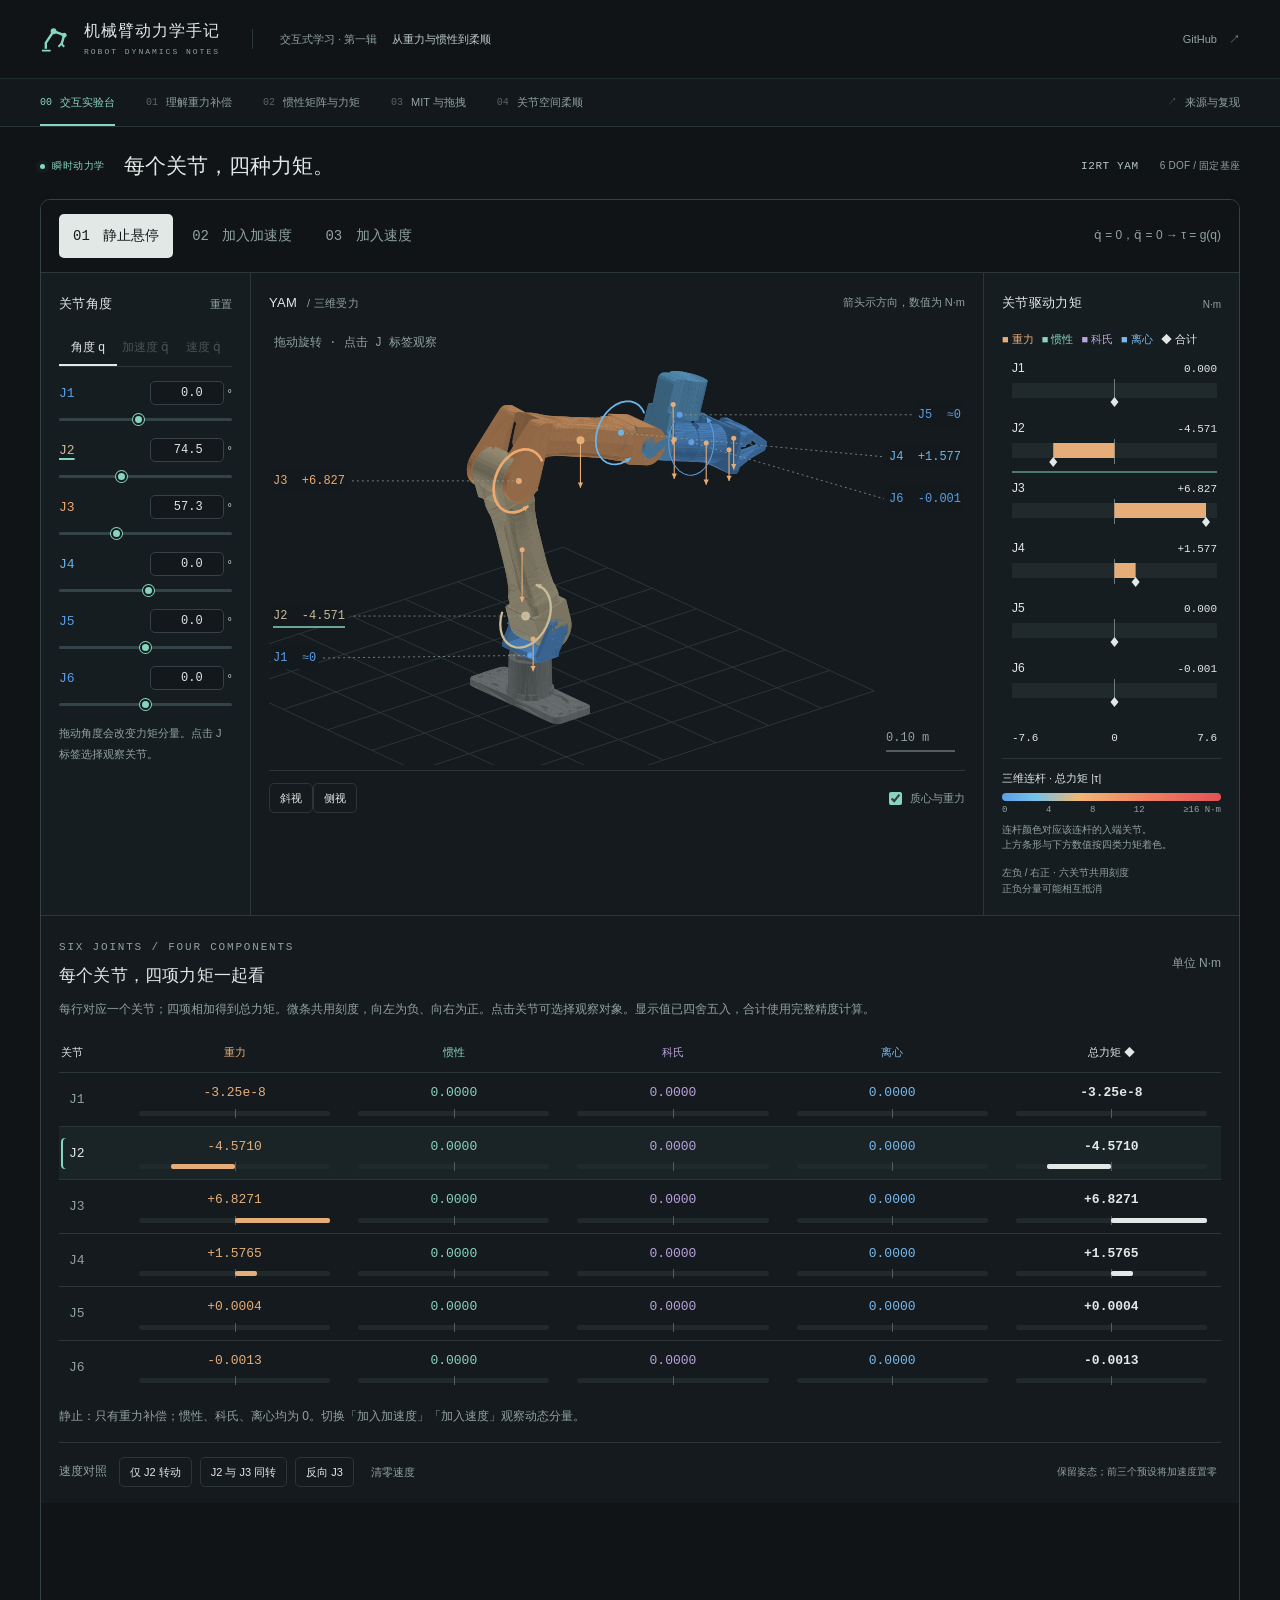
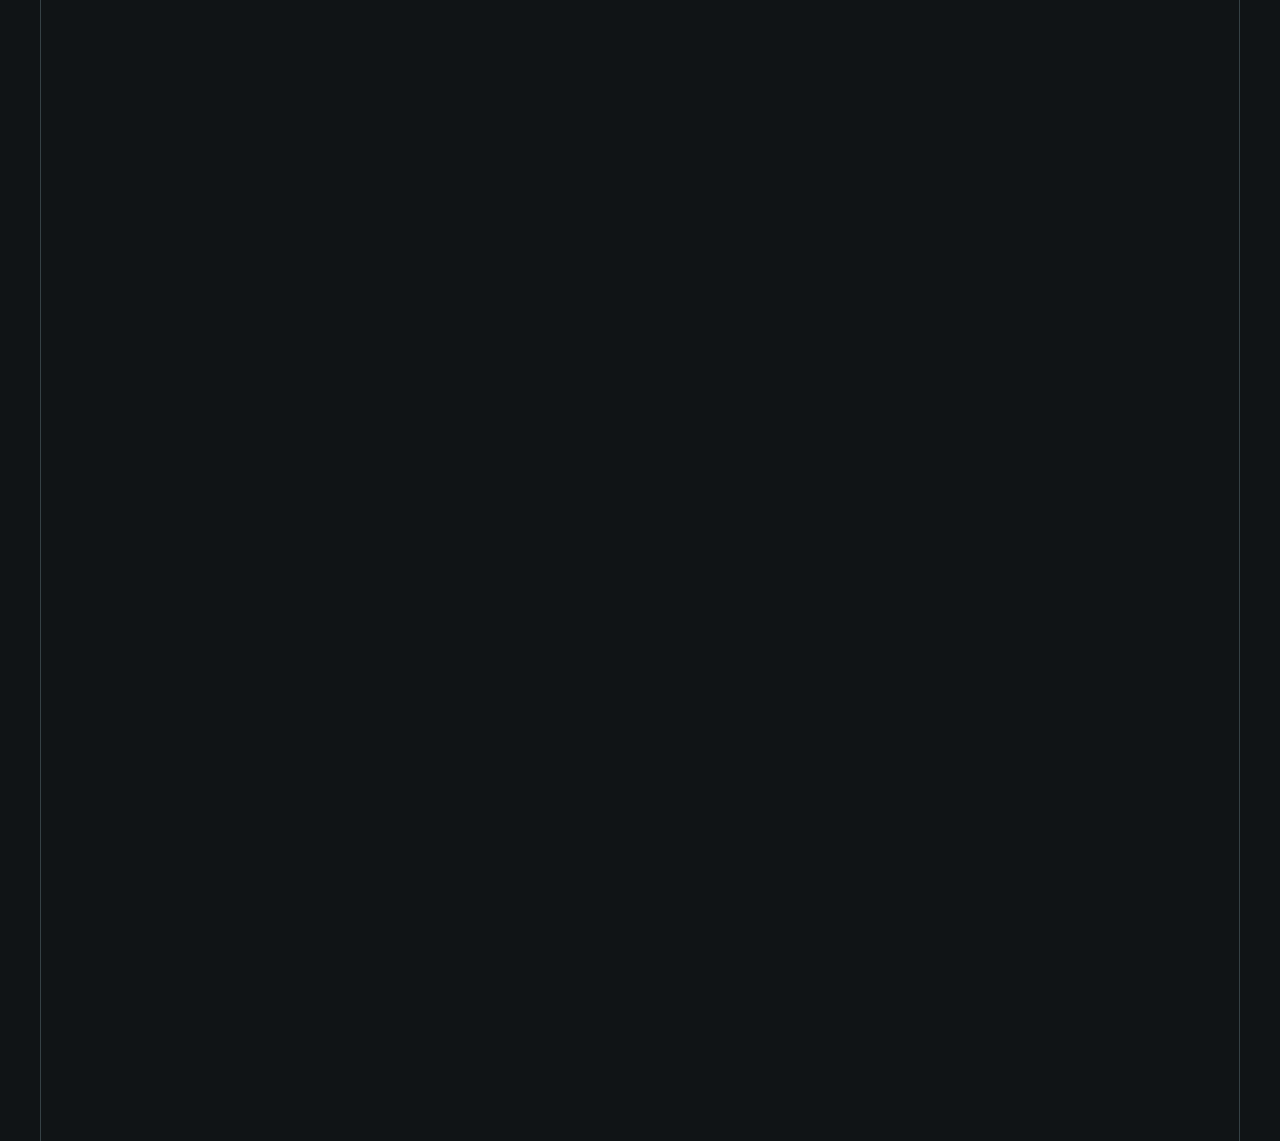
==== commit 28dd6c41: "Visualize gravity, inertia, Coriolis and centrifugal torques" ====
--- a/docs/index.html
+++ b/docs/index.html
@@ -18,13 +18,13 @@
 </nav></aside>
 <main id="content" tabindex="-1">
 <section id="live-lab" aria-labelledby="live-title">
-<div class="lab-heading"><div><span class="live-badge"><i></i>静止悬停</span><h1 id="live-title">转动关节，看见力矩。</h1></div><div class="lab-meta">I2RT YAM <span>6 DOF / 固定基座</span></div></div>
-<div class="workbench-shell"><iframe id="workbench-frame" src="labs/workbench.html?intro=1" title="YAM 机械臂与六关节力矩实验台" style="height:562px"></iframe><div class="workbench-footer"><span><i class="legend-ramp"></i>关节力矩：蓝小红大 <span class="footer-divider">/</span><i class="legend-dot mint"></i>下划线是选中关节</span><span>模型计算 · 无外力 · 不积分运动 <a href="labs/workbench.html" target="_blank" rel="noreferrer">展开计算 ↗</a></span></div></div>
-<div class="experiment-prompt"><span class="prompt-index">试一试</span><p>转动一个下游关节，留意<b>所有上游关节</b>的力矩。<span>哪些会变化，哪些仍为零？</span></p><button id="begin-learning" type="button">带着这个问题，往下学 <span>↓</span></button></div>
+<div class="lab-heading"><div><span class="live-badge"><i></i>瞬时动力学</span><h1 id="live-title">每个关节，四种力矩。</h1></div><div class="lab-meta">I2RT YAM <span>6 DOF / 固定基座</span></div></div>
+<div class="workbench-shell"><iframe id="workbench-frame" src="labs/workbench.html?intro=1" title="YAM 机械臂与六关节力矩实验台" style="height:562px"></iframe><div class="workbench-footer"><span><i class="legend-ramp"></i>三维总力矩：蓝小红大 <span class="footer-divider">/</span><i class="legend-dot mint"></i>四色图表显示力矩来源</span><span>模型计算 · 无外力 · 不积分运动 <a href="labs/workbench.html" target="_blank" rel="noreferrer">展开计算 ↗</a></span></div></div>
+<div class="experiment-prompt"><span class="prompt-index">试一试</span><p>从静止开始，依次<b>加入加速度和速度</b>。<span>观察重力、惯性、科氏、离心如何叠加，哪些分量会抵消？</span></p><button id="begin-learning" type="button">带着这个问题，往下学 <span>↓</span></button></div>
 </section>
 
 <article class="page" id="start" data-title="交互实验台">
-<section class="first-explanation" aria-labelledby="first-formula-title"><div><div class="kicker">先观察，再理解 · 01</div><h2 id="first-formula-title">机械臂没动，<br>电机也在出力。</h2><p>你刚才看到的六个数值，就是电机为了托住各个关节下游的重量，需要提供的重力补偿力矩。</p><a class="text-link" href="#gravity">从这个实验理解动力学 →</a></div><div class="equation-preview"><div class="equation-caption">从完整的动力学方程出发</div><div class="equation-line"><span class="dim">M(q)q̈ + C(q,q̇)q̇ + </span><em>g(q)</em> = τ</div><div class="equation-condition">静止 · 速度为零 · 加速度为零 · 无外力</div><div class="equation-answer">τ = <em>g(q)</em><span>先从这一项开始。</span></div></div></section>
+<section class="first-explanation" aria-labelledby="first-formula-title"><div><div class="kicker">先观察，再理解 · 01</div><h2 id="first-formula-title">机械臂没动，<br>电机也在出力。</h2><p>在「静止悬停」模式下，只有重力一栏非零：它是电机托住各个关节下游重量所需的补偿力矩。加入加速度会产生惯性项；加入速度后，科氏和离心项也参与计算。四栏始终同时列出，合计就是当前状态的驱动力矩。</p><a class="text-link" href="#gravity">从这个实验理解动力学 →</a></div><div class="equation-preview"><div class="equation-caption">从完整的动力学方程出发</div><div class="equation-line"><span class="dim">M(q)q̈ + C(q,q̇)q̇ + </span><em>g(q)</em> = τ</div><div class="equation-condition">静止 · 速度为零 · 加速度为零 · 无外力</div><div class="equation-answer">τ = <em>g(q)</em><span>先从这一项开始。</span></div></div></section>
 <div class="section-rule"><h2>一条连续的学习路径</h2><span>观察 → 预测 → 实验 → 公式 → 实现</span></div><div class="chapter-list">
 <a class="chapter-row" href="#gravity"><span class="index">01</span><strong>先让机械臂悬停</strong><p>拖动真实 YAM 模型的六个关节，看每个电机需要托住多少重量。</p><span>↗</span></a>
 <a class="chapter-row supplement-row" href="#planar"><span class="index">01A</span><strong>把重力算出来</strong><p>第一课补充：从一根杆到两根杆，用力臂和势能得到同一个答案。</p><span>↗</span></a>
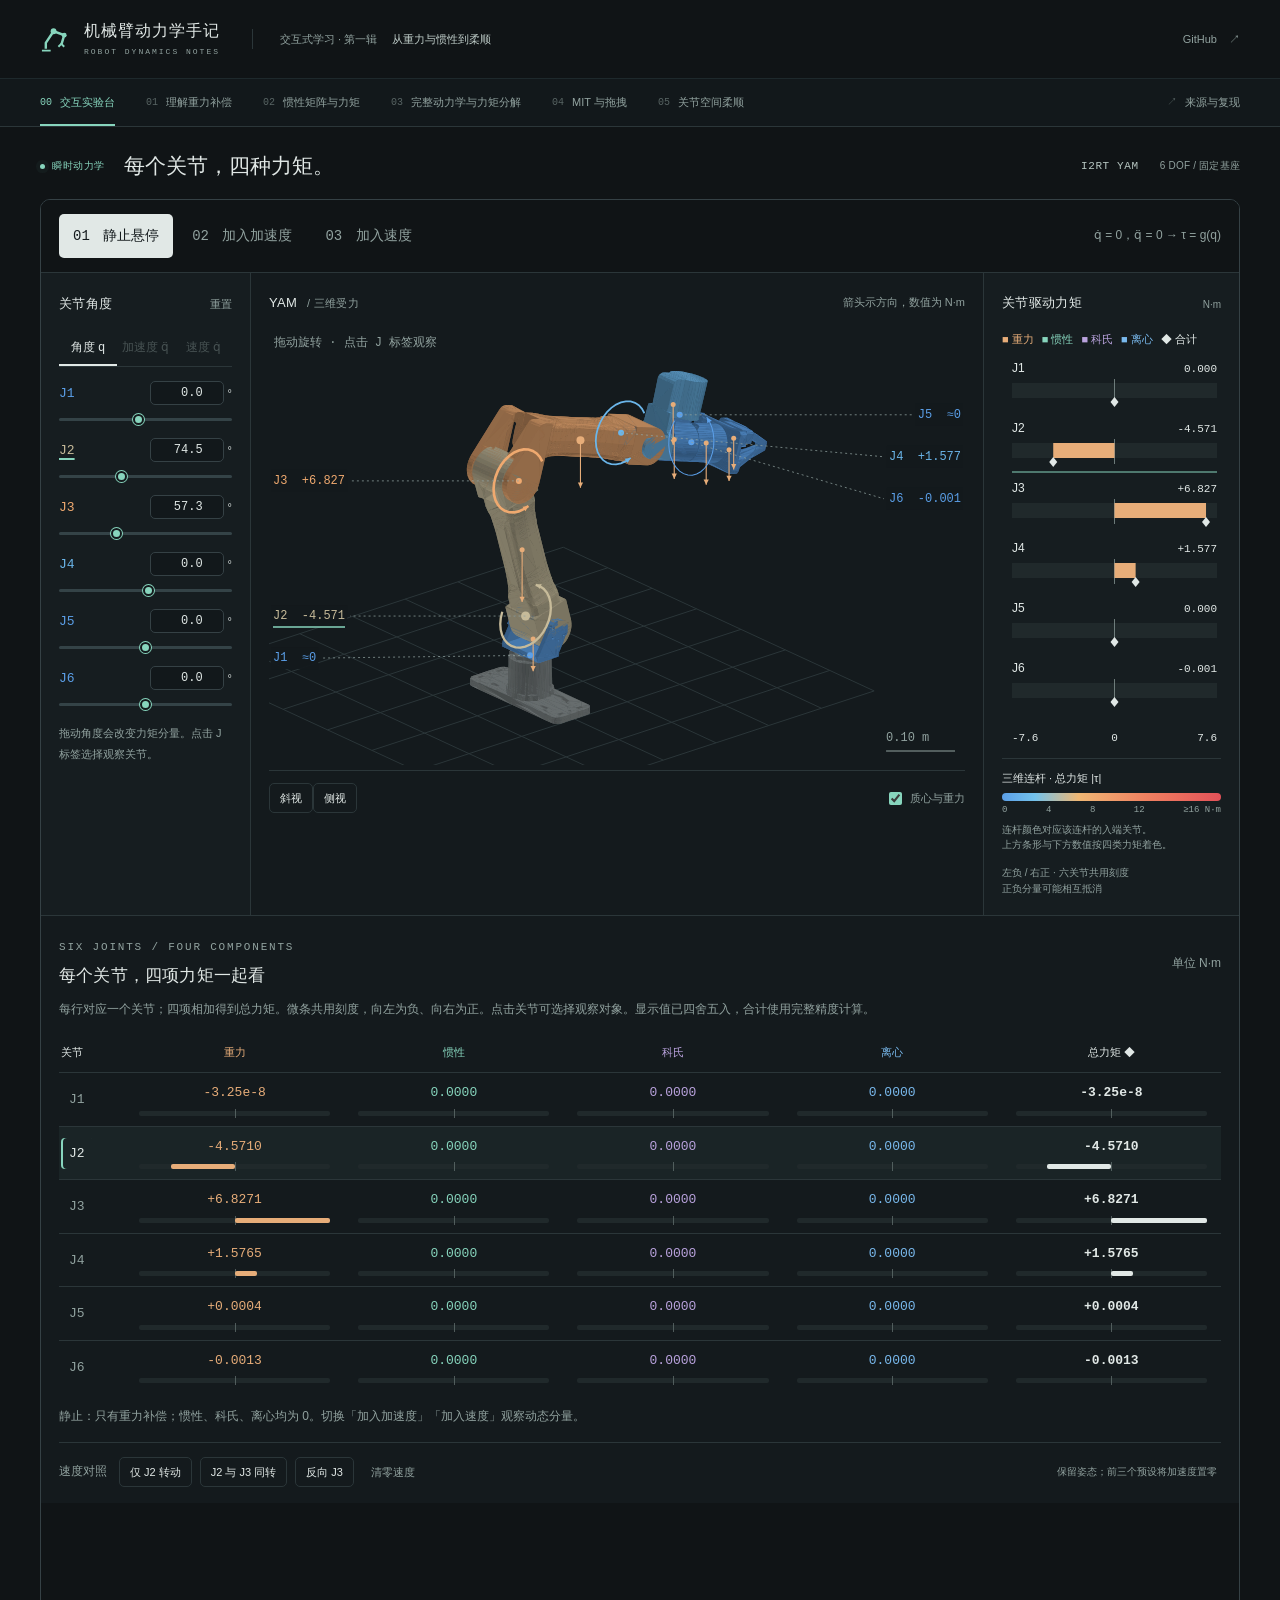
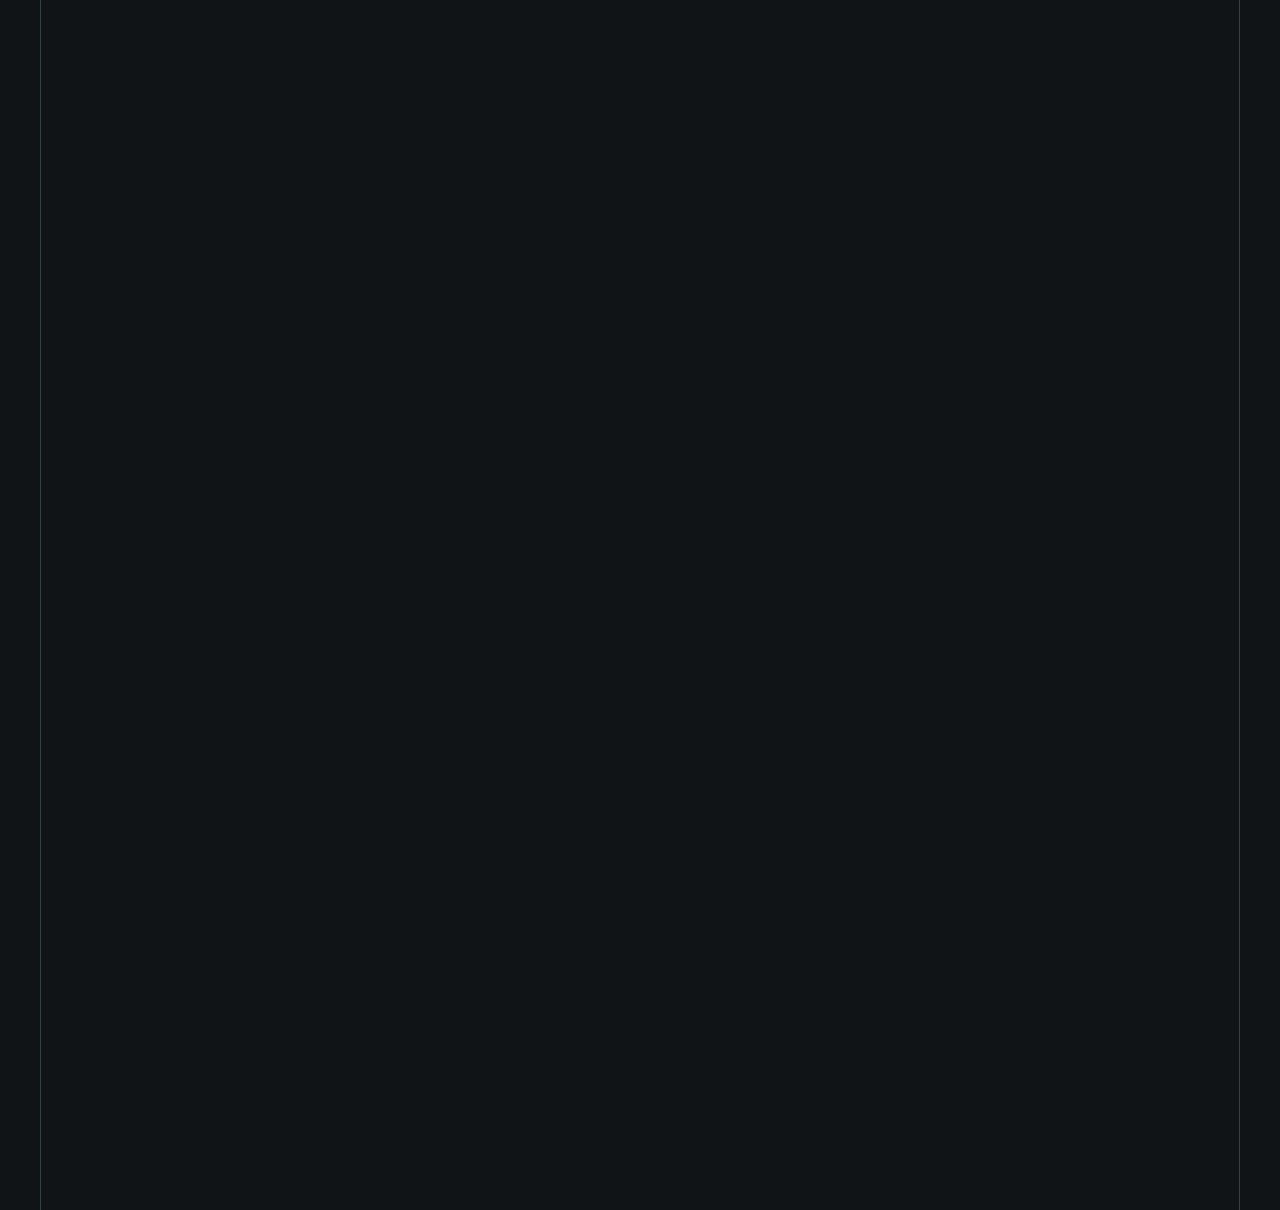
==== commit 99b6a3a6: "Add full dynamics workbench as course chapter three" ====
--- a/docs/index.html
+++ b/docs/index.html
@@ -1,6 +1,6 @@
 <!doctype html>
 <html lang="zh-CN">
-<head><meta charset="utf-8"><meta name="viewport" content="width=device-width,initial-scale=1"><meta name="theme-color" content="#101416"><meta name="description" content="从机械臂动力学出发，用可交互实验理解重力补偿、惯性矩阵、三维 wrench、MIT 模式与关节柔顺。"><title>机械臂动力学手记 · 从重力与惯性到柔顺</title><link rel="icon" href="assets/icon.svg" type="image/svg+xml"><link rel="stylesheet" href="assets/site.css"><script defer src="assets/physics.js"></script><script defer src="assets/site.js"></script></head>
+<head><meta charset="utf-8"><meta name="viewport" content="width=device-width,initial-scale=1"><meta name="theme-color" content="#101416"><meta name="description" content="从机械臂动力学出发，用可交互实验理解重力补偿、惯性矩阵、科氏与离心力矩、三维 wrench、MIT 模式与关节柔顺。"><title>机械臂动力学手记 · 从重力与惯性到柔顺</title><link rel="icon" href="assets/icon.svg" type="image/svg+xml"><link rel="stylesheet" href="assets/site.css"><script defer src="assets/physics.js"></script><script defer src="assets/site.js"></script></head>
 <body>
 <a class="skip" href="#content">跳到正文</a>
 <header class="site-header">
@@ -12,14 +12,15 @@
 <a class="nav-link" href="#start" aria-current="page"><span class="num">00</span>交互实验台</a>
 <a class="nav-link" href="#gravity"><span class="num">01</span>理解重力补偿</a>
 <a class="nav-link" href="#inertia"><span class="num">02</span>惯性矩阵与力矩</a>
-<a class="nav-link" href="#mit"><span class="num">03</span>MIT 与拖拽</a>
-<a class="nav-link" href="#compliance"><span class="num">04</span>关节空间柔顺</a>
+<a class="nav-link" href="#dynamics"><span class="num">03</span>完整动力学与力矩分解</a>
+<a class="nav-link" href="#mit"><span class="num">04</span>MIT 与拖拽</a>
+<a class="nav-link" href="#compliance"><span class="num">05</span>关节空间柔顺</a>
 <a class="nav-link nav-source" href="#sources"><span class="num">↗</span>来源与复现</a>
 </nav></aside>
 <main id="content" tabindex="-1">
 <section id="live-lab" aria-labelledby="live-title">
 <div class="lab-heading"><div><span class="live-badge"><i></i>瞬时动力学</span><h1 id="live-title">每个关节，四种力矩。</h1></div><div class="lab-meta">I2RT YAM <span>6 DOF / 固定基座</span></div></div>
-<div class="workbench-shell"><iframe id="workbench-frame" src="labs/workbench.html?intro=1" title="YAM 机械臂与六关节力矩实验台" style="height:562px"></iframe><div class="workbench-footer"><span><i class="legend-ramp"></i>三维总力矩：蓝小红大 <span class="footer-divider">/</span><i class="legend-dot mint"></i>四色图表显示力矩来源</span><span>模型计算 · 无外力 · 不积分运动 <a href="labs/workbench.html" target="_blank" rel="noreferrer">展开计算 ↗</a></span></div></div>
+<div class="workbench-shell"><iframe id="workbench-frame" src="labs/workbench.html?intro=1" title="YAM 机械臂与六关节力矩实验台" style="height:562px"></iframe><div class="workbench-footer"><span><i class="legend-ramp"></i>三维总力矩：蓝小红大 <span class="footer-divider">/</span><i class="legend-dot mint"></i>四色图表显示力矩来源</span><span>模型计算 · 无外力 · 不积分运动 <a href="#dynamics">03 · 完整力矩分解 →</a></span></div></div>
 <div class="experiment-prompt"><span class="prompt-index">试一试</span><p>从静止开始，依次<b>加入加速度和速度</b>。<span>观察重力、惯性、科氏、离心如何叠加，哪些分量会抵消？</span></p><button id="begin-learning" type="button">带着这个问题，往下学 <span>↓</span></button></div>
 </section>
 
@@ -30,9 +31,10 @@
 <a class="chapter-row supplement-row" href="#planar"><span class="index">01A</span><strong>把重力算出来</strong><p>第一课补充：从一根杆到两根杆，用力臂和势能得到同一个答案。</p><span>↗</span></a>
 <a class="chapter-row supplement-row" href="#wrench"><span class="index">01B</span><strong>走进三维与 wrench</strong><p>第一课补充：从二维力臂到空间力矩，再装进六维 wrench。</p><span>↗</span></a>
 <a class="chapter-row" href="#inertia"><span class="index">02</span><strong>理解惯性矩阵与力矩</strong><p>改变 YAM 姿态和加速度，读懂一行、一列与关节间的惯性耦合。</p><span>↗</span></a>
-<a class="chapter-row" href="#mit"><span class="index">03</span><strong>让电机托住它</strong><p>连接模型、重力前馈和 MIT 模式，读懂基础拖拽的控制律。</p><span>↗</span></a>
-<a class="chapter-row" href="#compliance"><span class="index">04</span><strong>亲手感受关节柔顺</strong><p>施力、松手、调弹簧和阻尼，观察机械臂随时间发生的运动。</p><span>↗</span></a>
-</div><div class="scope"><strong>学完这一辑，你能解释：</strong>怎样托住重量，怎样产生加速度，为什么会有惯性耦合，以及拖拽与关节柔顺怎样实现。需要的起点是基本三角函数；向量叉乘会随实验一起解释。</div><div class="notes-grid"><div class="note"><b>真实模型</b><p>YAM v1 的六个转动关节，使用固定版本 URDF 的质量、质心与几何参数。</p></div><div class="note"><b>原理可复现</b><p>数值计算在浏览器中完成。公式、假设、源码与验证方法一起公开。</p></div><div class="note"><b>逐步展开</b><p>主线建立物理直觉。推导、RNEA 与实现细节放在可展开的阅读层。</p></div></div>
+<a class="chapter-row" href="#dynamics"><span class="index">03</span><strong>把四项力矩一起看</strong><p>在完整实验台中拆开重力、惯性、科氏与离心力矩，比较不同状态下的贡献。</p><span>↗</span></a>
+<a class="chapter-row" href="#mit"><span class="index">04</span><strong>让电机托住它</strong><p>连接模型、重力前馈和 MIT 模式，读懂基础拖拽的控制律。</p><span>↗</span></a>
+<a class="chapter-row" href="#compliance"><span class="index">05</span><strong>亲手感受关节柔顺</strong><p>施力、松手、调弹簧和阻尼，观察机械臂随时间发生的运动。</p><span>↗</span></a>
+</div><div class="scope"><strong>学完这一辑，你能解释：</strong>怎样托住重量，怎样产生加速度，为什么会有惯性耦合，速度如何产生科氏与离心项，以及拖拽与关节柔顺怎样实现。需要的起点是基本三角函数；向量叉乘会随实验一起解释。</div><div class="notes-grid"><div class="note"><b>真实模型</b><p>YAM v1 的六个转动关节，使用固定版本 URDF 的质量、质心与几何参数。</p></div><div class="note"><b>原理可复现</b><p>数值计算在浏览器中完成。公式、假设、源码与验证方法一起公开。</p></div><div class="note"><b>逐步展开</b><p>主线建立物理直觉。推导、RNEA 与实现细节放在可展开的阅读层。</p></div></div>
 </article>
 
 <article class="page" id="gravity" data-title="先让机械臂悬停" hidden><div class="lesson-divider"><span>01 / 从刚才的观察开始</span></div><h1>这些补偿力矩，是怎么算出来的？</h1><p class="lede">先让所有关节静止。没有外部接触，忽略摩擦与弹性，只留下重力。</p>
@@ -122,15 +124,48 @@
   <div class="reading"><p>在实验中保持姿态和加速度不变，勾选“加回第一课的重力项”。M 与惯性力矩保持原值，每台电机再加上自己的 g(q)。两项可能同号相加，也可能反号抵消。</p><p>再点击“加速度归零”：惯性项消失，六台电机只留下重力补偿。这时你看到的，就是第一课的静止悬停。</p></div>
   <div class="quiz" data-answer="0" data-explanation="固定 q 后，M 和 g 都不变。加速度加倍只让 Mq̈ 加倍，因此总力矩变为 2Mq̈ + g，通常不是原来总力矩的两倍。"><div class="quiz-title">区分“惯性力矩”和“电机总力矩”</div><p>加回重力后，固定姿态，将所有关节加速度加倍，会怎样？</p><div class="quiz-options"><button>惯性项加倍，重力项保持不变</button><button>惯性项和重力项都加倍</button></div><p class="quiz-feedback" aria-live="polite"></p></div>
   <div class="reading"><h2>这对基础力矩控制意味着什么？</h2><p>重力前馈负责托住重量。启动、停止、改变运动速度时，还要产生惯性力矩；即使运动速度很小，突然启动也可能有明显的加速度。只补偿重力的控制器仍可通过反馈产生动态力矩，但惯性不会因此消失。</p><p>我们现在能分别阅读 g(q) 和 M(q)q̈，也能在 q̇ = 0 的瞬间把它们相加。速度相关项、完整轨迹跟踪和任务空间惯性，会在后续课程中展开。</p></div>
-  <div class="next"><span>第一课托住重量，第二课理解加速。接着把模型连接到电机接口。</span><a href="#mit">03 · MIT 模式与前馈力矩 →</a></div>
+  <div class="next"><span>重力和惯性已经清楚。接着加入速度，把四项力矩一起看。</span><a href="#dynamics">03 · 完整动力学与力矩分解 →</a></div>
 </article>
 <!-- INERTIA_LESSON_END -->
 
-<article class="page" id="mit" data-title="让电机托住它" hidden><div class="kicker">03 / 从模型到控制</div><h1>模型负责算，<br>电机负责出力。</h1><p class="lede">MIT 模式常见的接口是位置、速度、两个增益和前馈力矩。具体单位、量程与正方向需遵循对应驱动器定义。</p><div class="formula big">τ = <span class="gravity">K<sub>p</sub>(q<sub>d</sub> − q)</span> + K<sub>d</sub>(q̇<sub>d</sub> − q̇) + <span class="force">τ<sub>ff</sub></span><small>这里用关节侧一致单位理解。MIT 模式不会自行读取 URDF 并计算整条机械臂的重力。</small></div><div class="reading"><p>上位机读取当前实际 q，计算 ĝ(q)，把结果作为前馈力矩发送。电机端同时执行位置、速度误差反馈。下面忽略摩擦补偿，先看最基础的形式。</p><div class="mini-flow"><span>编码器：q、q̇</span><i>→</i><span>上位机：ĝ(q)</span><i>→</i><span>MIT：PD + 前馈</span><i>→</i><span>机械臂运动</span></div></div>
+<!-- DYNAMICS_LESSON_START -->
+<article class="page" id="dynamics" data-title="完整动力学与力矩分解" hidden>
+  <div class="lesson-divider"><span>03 / 把四项力矩放在一起</span><a href="#inertia">回看 02：惯性矩阵与关节力矩</a></div>
+  <h1>把每个关节的力矩拆开看。</h1>
+  <p class="lede">现在加入关节速度，同时观察六台电机的重力、惯性、科氏与离心力矩。它们分别有多大，又怎样合成总力矩？</p>
+  <div class="formula big">τ = <span class="inertia">M(q) q̈</span> + <span class="coriolis">c<sub>cor</sub>(q, q̇)</span> + <span class="centrifugal">c<sub>cen</sub>(q, q̇)</span> + <span class="gravity">g(q)</span><small>固定基座 · 无外部接触、摩擦或柔性 · 各项均为六维关节驱动力矩</small></div>
+  <div class="notes-grid">
+    <div class="note"><b>01 · 静止悬停</b><p>速度与加速度都为零，只留下 g。先改变姿态，看重力补偿如何变化。</p></div>
+    <div class="note"><b>02 · 加入加速度</b><p>保持速度为零，编辑 q̈。观察 Mq̈ 如何与重力同号相加或反号抵消。</p></div>
+    <div class="note"><b>03 · 加入速度</b><p>编辑 q̇，让科氏、离心项出现。点击关节选中输出，再点公式展开计算来源。</p></div>
+  </div>
+  <div class="experiment frame-wrap dynamics-experiment">
+    <div class="experiment-header"><b>实验 · YAM 完整动力学力矩分解</b><a href="labs/workbench.html" target="_blank" rel="noreferrer">独立打开 ↗</a></div>
+    <iframe id="dynamics-frame" data-src="labs/workbench.html" title="YAM 完整动力学力矩分解实验" style="height:2400px"></iframe>
+    <div class="experiment-footer">每次输入指定一个瞬时状态，不会积分成运动轨迹。四类颜色表示力矩来源；三维箭头与数字显示各关节总力矩，连杆高亮帮助定位所选关节对应的结构。数值来自模型预测。</div>
+  </div>
+  <div class="reading">
+    <h2>速度的平方，与两个速度的交叉。</h2>
+    <p>本课按关节坐标中的速度乘积拆分：q̇<sub>j</sub>² 归入离心项，q̇<sub>j</sub>q̇<sub>k</sub>（j &lt; k）归入科氏项。一个关节转动时，科氏项为零；两个关节同时转动，才可能出现交叉项。这里显示电机所需的驱动力矩，符号遵循关节轴右手定则。</p>
+    <div class="scope"><strong>先看正负，再看大小。</strong>四项有符号相加，较大的分量可能相互抵消。总力矩很小时，不要把分量除以这个净值当作“占比”。</div>
+    <h2>试一个惯性项更明显的姿态。</h2>
+    <p>选择“加入加速度”，在角度栏手动设置 <code>q = [0°, 90°, 165°, 0°, 0°, 0°]</code>；再将加速度设为 <code>q̈ = [0, 1, 0, 0, 0, 0] rad/s²</code>。此模式的速度为零，比较 J2、J3 的重力与惯性栏。</p>
+    <div class="table-scroll"><table class="comparison"><caption>指定示例的参考值 / N·m（非实时读数，四舍五入）</caption><thead><tr><th scope="col">关节</th><th scope="col">重力 g</th><th scope="col">惯性 Mq̈</th></tr></thead><tbody><tr><th scope="row">J2</th><td>−0.0581</td><td>+0.8156</td></tr><tr><th scope="row">J3</th><td>+0.0562</td><td>−0.4155</td></tr></tbody></table></div>
+    <details>
+      <summary>再试一个科氏、离心项都明显的状态</summary>
+      <div class="inside"><p>保留上述姿态，选择“加入速度”。手动把六个加速度全部置零，再设置 <code>q̇ = [2, 2, −2, −2, −2, −2] rad/s</code>。</p><div class="table-scroll"><table class="comparison"><caption>指定示例的参考值 / N·m（非实时读数，四舍五入）</caption><thead><tr><th scope="col">关节</th><th scope="col">科氏 c<sub>cor</sub></th><th scope="col">离心 c<sub>cen</sub></th></tr></thead><tbody><tr><th scope="row">J2</th><td>−0.4073</td><td>−0.2257</td></tr><tr><th scope="row">J3</th><td>+0.2196</td><td>+0.1078</td></tr></tbody></table></div><p>惯性项此时为零；总力矩仍需加上该姿态下的重力。展开速度项，查看具体连杆及速度乘积的贡献。</p></div>
+    </details>
+  </div>
+  <div class="quiz" data-answer="1" data-explanation="固定 q 与 q̈ 后，M、g 和惯性项都不变。平方项与交叉项都含两个速度因子，因此全部速度乘 2 时，科氏与离心项各乘 4；总力矩通常不会整体乘 4。"><div class="quiz-title">检验速度项的尺度</div><p>保持姿态与加速度不变，将所有关节速度同时翻倍，会怎样？</p><div class="quiz-options"><button>科氏、离心项都变为原来的 2 倍</button><button>科氏、离心项都变为原来的 4 倍</button><button>所有分量和总力矩都变为原来的 4 倍</button></div><p class="quiz-feedback" aria-live="polite"></p></div>
+  <div class="next"><span>能拆开模型力矩后，再把它接到电机的前馈与反馈控制。</span><a href="#mit">04 · MIT 与拖拽 →</a></div>
+</article>
+<!-- DYNAMICS_LESSON_END -->
+
+<article class="page" id="mit" data-title="让电机托住它" hidden><div class="kicker">04 / 从模型到控制</div><h1>模型负责算，<br>电机负责出力。</h1><p class="lede">MIT 模式常见的接口是位置、速度、两个增益和前馈力矩。具体单位、量程与正方向需遵循对应驱动器定义。</p><div class="formula big">τ = <span class="gravity">K<sub>p</sub>(q<sub>d</sub> − q)</span> + K<sub>d</sub>(q̇<sub>d</sub> − q̇) + <span class="force">τ<sub>ff</sub></span><small>这里用关节侧一致单位理解。MIT 模式不会自行读取 URDF 并计算整条机械臂的重力。</small></div><div class="reading"><p>上位机读取当前实际 q，计算 ĝ(q)，把结果作为前馈力矩发送。电机端同时执行位置、速度误差反馈。下面忽略摩擦补偿，先看最基础的形式。</p><div class="mini-flow"><span>编码器：q、q̇</span><i>→</i><span>上位机：ĝ(q)</span><i>→</i><span>MIT：PD + 前馈</span><i>→</i><span>机械臂运动</span></div></div>
 <div class="table-scroll"><table class="comparison"><thead><tr><th>模式</th><th>Kp / Kd</th><th>目标</th><th>行为</th></tr></thead><tbody><tr><td>拖拽</td><td>Kp = 0，Kd 适量</td><td>q̇d = 0</td><td>托住重量，允许人手推动，提供阻尼</td></tr><tr><td>保持姿态</td><td>Kp &gt; 0，Kd &gt; 0</td><td>固定 qd，q̇d = 0</td><td>受力偏离后，产生拉回目标的力矩</td></tr><tr><td>轨迹跟踪</td><td>Kp &gt; 0，Kd &gt; 0</td><td>随时间更新 qd、q̇d</td><td>跟随规划轨迹</td></tr></tbody></table></div>
-<div class="reading"><h2>拖拽模式的力矩从哪里来？</h2><div class="formula">τ<sub>motor</sub> = ĝ(q) − Dq̇</div><p>假设补偿准确，忽略摩擦，代入真实动力学后：</p><div class="formula">M(q)q̈ + C(q,q̇)q̇ + Dq̇ = τ<sub>hand</sub></div><p>电机托住重量，惯性和速度相关作用仍然存在。人手通过机械结构直接施力，基础拖拽不要求先测到手的外力。另一条实现路径是测量或估计外力，再由导纳模型生成运动指令。</p><div class="scope"><strong>低速 ≠ 低加速度。</strong>慢速、平滑运动时可以先不显式补偿惯性与科氏／离心项；突然启动或停止仍会产生惯性力矩。相同平滑轨迹用两倍时间完成，两类动态项均缩小到约 1/4，重力保持不变。</div><details><summary>展开：对照 I2RT/YAM 的实际实现</summary><div class="inside"><p>固定版本源码中，<code>_compute_gravity_compensation()</code> 调用 MuJoCo 逆动力学，并将速度、加速度输入设为零；<code>enter_gravity_comp_idle()</code> 清零活动指令后设置拖拽用 kd。更新循环还可加入摩擦补偿和逐关节重力比例。</p><p>传入算法的零速度用于提取重力项，实际机械臂此时可以正在运动。对应来源见<a href="#sources">资料页</a>。</p></div></details></div><div class="quiz" data-answer="0" data-explanation="Kp = 0 只去掉了位置弹簧。没有重力前馈时，电机阻尼在静止时为零，不能托住一般姿态下的重量。"><div class="quiz-title">把“模式”与“模型”分开</div><p>只设置 Kp = 0、Kd &gt; 0，不发送重力前馈，会怎样？</p><div class="quiz-options"><button>有阻尼，但通常还需要人手承担重量</button><button>机械臂会自动抵消重力</button></div><p class="quiz-feedback" aria-live="polite"></p></div><div class="next"><span>改变控制律之后，运动会发生什么变化？</span><a href="#compliance">04 · 亲手感受关节柔顺 →</a></div></article>
+<div class="reading"><h2>拖拽模式的力矩从哪里来？</h2><div class="formula">τ<sub>motor</sub> = ĝ(q) − Dq̇</div><p>假设补偿准确，忽略摩擦，代入真实动力学后：</p><div class="formula">M(q)q̈ + C(q,q̇)q̇ + Dq̇ = τ<sub>hand</sub></div><p>电机托住重量，惯性和速度相关作用仍然存在。人手通过机械结构直接施力，基础拖拽不要求先测到手的外力。另一条实现路径是测量或估计外力，再由导纳模型生成运动指令。</p><div class="scope"><strong>低速 ≠ 低加速度。</strong>慢速、平滑运动时可以先不显式补偿惯性与科氏／离心项；突然启动或停止仍会产生惯性力矩。相同平滑轨迹用两倍时间完成，两类动态项均缩小到约 1/4，重力保持不变。</div><details><summary>展开：对照 I2RT/YAM 的实际实现</summary><div class="inside"><p>固定版本源码中，<code>_compute_gravity_compensation()</code> 调用 MuJoCo 逆动力学，并将速度、加速度输入设为零；<code>enter_gravity_comp_idle()</code> 清零活动指令后设置拖拽用 kd。更新循环还可加入摩擦补偿和逐关节重力比例。</p><p>传入算法的零速度用于提取重力项，实际机械臂此时可以正在运动。对应来源见<a href="#sources">资料页</a>。</p></div></details></div><div class="quiz" data-answer="0" data-explanation="Kp = 0 只去掉了位置弹簧。没有重力前馈时，电机阻尼在静止时为零，不能托住一般姿态下的重量。"><div class="quiz-title">把“模式”与“模型”分开</div><p>只设置 Kp = 0、Kd &gt; 0，不发送重力前馈，会怎样？</p><div class="quiz-options"><button>有阻尼，但通常还需要人手承担重量</button><button>机械臂会自动抵消重力</button></div><p class="quiz-feedback" aria-live="polite"></p></div><div class="next"><span>改变控制律之后，运动会发生什么变化？</span><a href="#compliance">05 · 亲手感受关节柔顺 →</a></div></article>
 
-<article class="page" id="compliance" data-title="亲手感受关节柔顺" hidden><div class="kicker">04 / 让公式随时间运动</div><h1>推一下，松开。<br>这次会发生什么？</h1><p class="lede">给同一个关节切换四种控制律。观察位置、速度与电机力矩，理解“能托住”“能停下”和“会回弹”的区别。</p><div class="experiment" id="sim-lab"><div class="experiment-header"><b>实验 04 · 单关节动态实验</b><span class="small">保留真实惯性 · 数值积分</span></div><div class="mode-tabs" aria-label="控制模式"><button class="button" data-mode="off" aria-pressed="false">① 无电机力矩</button><button class="button" data-mode="gravity" aria-pressed="false">② 仅重力补偿</button><button class="button" data-mode="drag" aria-pressed="false">③ 补偿＋阻尼</button><button class="button active" data-mode="hold" aria-pressed="true">④ 补偿＋PD</button></div><div class="experiment-body"><div><svg id="sim-scene" viewBox="0 0 580 400" role="img" aria-label="单关节摆杆与目标角度，显示当前运动"></svg><div class="inline-actions"><button class="button primary" id="sim-run">开始运行</button><button class="button" id="sim-reset">复位</button><button class="button" id="sim-push">施加 +1 N·m</button><button class="button" id="sim-release">松手</button><button class="button" id="sim-coast">给初速度 0.8 rad/s</button></div><p class="sim-caption" id="sim-caption"></p></div><div class="controls"><label for="s-kp">位置刚度 Kp <output id="s-kp-out"></output></label><input id="s-kp" type="range" min="0" max="30" step="1" value="10"><label for="s-kd">速度阻尼 Kd <output id="s-kd-out"></output></label><input id="s-kd" type="range" min="0" max="3" step="0.05" value="0.7"><label for="s-target">目标角度 qd <output id="s-target-out"></output></label><input id="s-target" type="range" min="-60" max="100" step="1" value="25"><label for="s-external">人手外力矩 <output id="s-external-out"></output></label><input id="s-external" type="range" min="-2" max="2" step="0.1" value="0"><details><summary>模型偏差与摩擦</summary><label for="s-ratio">重力补偿比例 <output id="s-ratio-out"></output></label><input id="s-ratio" type="range" min="0.8" max="1.2" step="0.01" value="1"><label for="s-friction">摩擦幅值 <output id="s-friction-out"></output></label><input id="s-friction" type="range" min="0" max="0.5" step="0.01" value="0"><p class="small">使用平滑库仑摩擦 τf = f₀ tanh(q̇ / 0.03)。它不模拟严格的静摩擦停滞。</p></details><div class="sim-readout" id="sim-law"></div></div></div><div class="sim-stats"><div class="stat"><small>当前角度 / °</small><output id="sim-q">25.0</output></div><div class="stat"><small>速度 / rad·s⁻¹</small><output id="sim-v">0.00</output></div><div class="stat"><small>电机力矩 / N·m</small><output id="sim-tau">0.00</output></div><div class="stat"><small>重力补偿需求 / N·m</small><output id="sim-g">0.00</output></div></div><canvas class="chart" id="sim-chart" role="img" aria-label="最近八秒的关节角度曲线，虚线为 PD 目标"></canvas><div class="experiment-footer">m = 2 kg，ℓ = 0.35 m，杆无质量，末端点质量，I = mℓ² = 0.245 kg·m²。角度从水平线逆时针起算。切换模式会复位并暂停；参数为教学值。此理想模型无关节限位、碰撞或电机饱和，不连接硬件。</div></div>
+<article class="page" id="compliance" data-title="亲手感受关节柔顺" hidden><div class="kicker">05 / 让公式随时间运动</div><h1>推一下，松开。<br>这次会发生什么？</h1><p class="lede">给同一个关节切换四种控制律。观察位置、速度与电机力矩，理解“能托住”“能停下”和“会回弹”的区别。</p><div class="experiment" id="sim-lab"><div class="experiment-header"><b>实验 04 · 单关节动态实验</b><span class="small">保留真实惯性 · 数值积分</span></div><div class="mode-tabs" aria-label="控制模式"><button class="button" data-mode="off" aria-pressed="false">① 无电机力矩</button><button class="button" data-mode="gravity" aria-pressed="false">② 仅重力补偿</button><button class="button" data-mode="drag" aria-pressed="false">③ 补偿＋阻尼</button><button class="button active" data-mode="hold" aria-pressed="true">④ 补偿＋PD</button></div><div class="experiment-body"><div><svg id="sim-scene" viewBox="0 0 580 400" role="img" aria-label="单关节摆杆与目标角度，显示当前运动"></svg><div class="inline-actions"><button class="button primary" id="sim-run">开始运行</button><button class="button" id="sim-reset">复位</button><button class="button" id="sim-push">施加 +1 N·m</button><button class="button" id="sim-release">松手</button><button class="button" id="sim-coast">给初速度 0.8 rad/s</button></div><p class="sim-caption" id="sim-caption"></p></div><div class="controls"><label for="s-kp">位置刚度 Kp <output id="s-kp-out"></output></label><input id="s-kp" type="range" min="0" max="30" step="1" value="10"><label for="s-kd">速度阻尼 Kd <output id="s-kd-out"></output></label><input id="s-kd" type="range" min="0" max="3" step="0.05" value="0.7"><label for="s-target">目标角度 qd <output id="s-target-out"></output></label><input id="s-target" type="range" min="-60" max="100" step="1" value="25"><label for="s-external">人手外力矩 <output id="s-external-out"></output></label><input id="s-external" type="range" min="-2" max="2" step="0.1" value="0"><details><summary>模型偏差与摩擦</summary><label for="s-ratio">重力补偿比例 <output id="s-ratio-out"></output></label><input id="s-ratio" type="range" min="0.8" max="1.2" step="0.01" value="1"><label for="s-friction">摩擦幅值 <output id="s-friction-out"></output></label><input id="s-friction" type="range" min="0" max="0.5" step="0.01" value="0"><p class="small">使用平滑库仑摩擦 τf = f₀ tanh(q̇ / 0.03)。它不模拟严格的静摩擦停滞。</p></details><div class="sim-readout" id="sim-law"></div></div></div><div class="sim-stats"><div class="stat"><small>当前角度 / °</small><output id="sim-q">25.0</output></div><div class="stat"><small>速度 / rad·s⁻¹</small><output id="sim-v">0.00</output></div><div class="stat"><small>电机力矩 / N·m</small><output id="sim-tau">0.00</output></div><div class="stat"><small>重力补偿需求 / N·m</small><output id="sim-g">0.00</output></div></div><canvas class="chart" id="sim-chart" role="img" aria-label="最近八秒的关节角度曲线，虚线为 PD 目标"></canvas><div class="experiment-footer">m = 2 kg，ℓ = 0.35 m，杆无质量，末端点质量，I = mℓ² = 0.245 kg·m²。角度从水平线逆时针起算。切换模式会复位并暂停；参数为教学值。此理想模型无关节限位、碰撞或电机饱和，不连接硬件。</div></div>
 <div class="reading"><h2>按这个顺序，做四次实验</h2><ol><li>选择“无电机力矩”，开始运行：观察重力如何让杆落下。</li><li>选择“仅重力补偿”：先观察静止，再点“给初速度”。重量被抵消，已有运动仍然存在。</li><li>选择“补偿＋阻尼”，施力后松手：关节逐渐停下，没有拉回旧位置的弹簧。</li><li>选择“补偿＋PD”，施力后松手：关节偏离目标，然后回到目标附近。减小 Kp，看看同样的力矩能推开多远。</li></ol></div><div class="formula">τ<sub>motor</sub> = ĝ(q) + K<sub>p</sub>(q<sub>d</sub> − q) − K<sub>d</sub>q̇<small>目标速度为零。静态、精确补偿且无摩擦时：τ<sub>hand</sub> = K<sub>p</sub>(q − q<sub>d</sub>)。</small></div><div class="reading"><p>例如 Kp = 10 N·m/rad，持续施加 1 N·m，理想静态偏移是 0.1 rad，约 5.73°。Kd 改变到达平衡的过程，不改变这个静态偏移。</p><details><summary>展开：实验实际积分的是什么？</summary><div class="inside"><div class="formula">I q̈ = τ<sub>motor</sub> + τ<sub>hand</sub> − mg₀ℓ cos q − τ<sub>f</sub></div><p>这是点质量摆杆的完整运动方程。使用四阶 Runge–Kutta 积分，子步长不大于 1/240 s。控制器只选择补偿部分项，真实模型里的惯性一直保留。</p><pre>motor = gravity_feedforward + position_feedback + damping
 acceleration = (motor + hand - gravity - friction) / inertia
 state = rk4_step(state, acceleration, dt)</pre><p>基本模式下摩擦设为零、重力比例为 1。把补偿比例改成 0.9，再看拖拽模式，会看到残余重力造成漂移。</p></div></details><div class="scope"><strong>目前得到的是关节空间柔顺。</strong>多个关节组成机械臂后，末端的方向性手感还取决于姿态与 Jacobian。基础拖拽没有位置弹簧，并不保证松手后毫米级锁定位置。任务空间阻抗可以作为下一辑。</div></div><div class="quiz" data-answer="1" data-explanation="理想静态平衡时速度为零，阻尼项消失。固定 Kp 与外力矩，改变 Kd 主要改变瞬态过程。"><div class="quiz-title">最后一个预测</div><p>保持 Kp 和外力矩不变，增大 Kd，会改变理想静态偏移吗？</p><div class="quiz-options"><button>会，Kd 越大偏移越小</button><button>不会，主要改变过渡过程</button></div><p class="quiz-feedback" aria-live="polite"></p></div><div class="next"><span>从观察力矩，到理解拖拽与柔顺，第一辑到这里完成。</span><a href="#sources">查看约定、来源与复现 →</a></div></article>
--- a/docs/assets/site.css
+++ b/docs/assets/site.css
@@ -40,3 +40,15 @@
 /* Lesson two: preserve the visual-first dark course and reveal the algebra later. */
 .lesson-divider{display:flex;align-items:center;justify-content:space-between;gap:14px;flex-wrap:wrap}.lesson-divider a{font-size:11px;color:var(--muted)}.chapter-row.supplement-row .index{font-size:12px}.chapter-row.supplement-row strong{font-size:15px}.chapter-row.supplement-row{padding-block:16px}.inertia-experiment{margin-top:24px}.inertia-observations{display:grid;grid-template-columns:repeat(3,minmax(0,1fr));gap:26px;border-bottom:1px solid var(--line);padding:10px 0 26px;margin:10px 0 34px}.inertia-observations span{font:11px var(--mono);color:var(--teal)}.inertia-observations h3{font-size:16px;line-height:1.6;margin:9px 0}.inertia-observations p{font-size:13px;color:var(--muted);margin:0}.inertia-meaning{display:grid;grid-template-columns:1fr 1fr;gap:26px;margin:24px 0 28px}.inertia-meaning>div{min-width:0;border-top:2px solid var(--teal);background:var(--panel);padding:20px 22px}.inertia-meaning h3{font-size:19px;margin:12px 0}.inertia-meaning p{font-size:13px;color:var(--muted);margin:14px 0 0}.inertia-meaning .method-math{font-size:20px}.inertia-geometry{display:grid;grid-template-columns:1fr 1fr;gap:22px;max-width:960px;margin:24px auto}.inertia-geometry figure{margin:0;min-width:0}.inertia-geometry img{display:block;width:100%;height:auto;background:var(--panel)}.inertia-geometry figcaption{font-size:12px;color:var(--muted);margin:10px 0}.inertia-experiment iframe{min-height:0}#inertia .formula .inertia{color:var(--teal)}
 @media(max-width:760px){.inertia-observations,.inertia-meaning,.inertia-geometry{grid-template-columns:1fr;gap:18px}.inertia-observations{padding-bottom:20px;margin-bottom:26px}.inertia-observations h3{margin:6px 0}.inertia-meaning>div{padding:17px}.inertia-meaning .method-math{font-size:18px}.inertia-geometry{max-width:420px}.lesson-divider a{font-size:10px}.chapter-row.supplement-row strong{font-size:14px}.inertia-experiment{margin-top:18px}}
+
+/* The full dynamics chapter keeps the complete workbench inside the course. */
+.page#dynamics{max-width:none}
+#dynamics .inertia{color:var(--teal)}
+#dynamics .coriolis{color:#baa3de}
+#dynamics .centrifugal{color:#79b9ed}
+#dynamics .gravity{color:var(--orange)}
+#dynamics>.formula.big{font-size:clamp(18px,2.4vw,29px)}
+#dynamics>.formula.big>span{display:inline-block;white-space:nowrap}
+#dynamics .comparison caption{font-size:12px;text-align:left;color:var(--muted);padding-bottom:8px}
+.dynamics-experiment iframe{min-height:0}
+@media(min-width:761px) and (max-width:950px){.sidebar nav{gap:16px}.nav-link{font-size:10px}}
